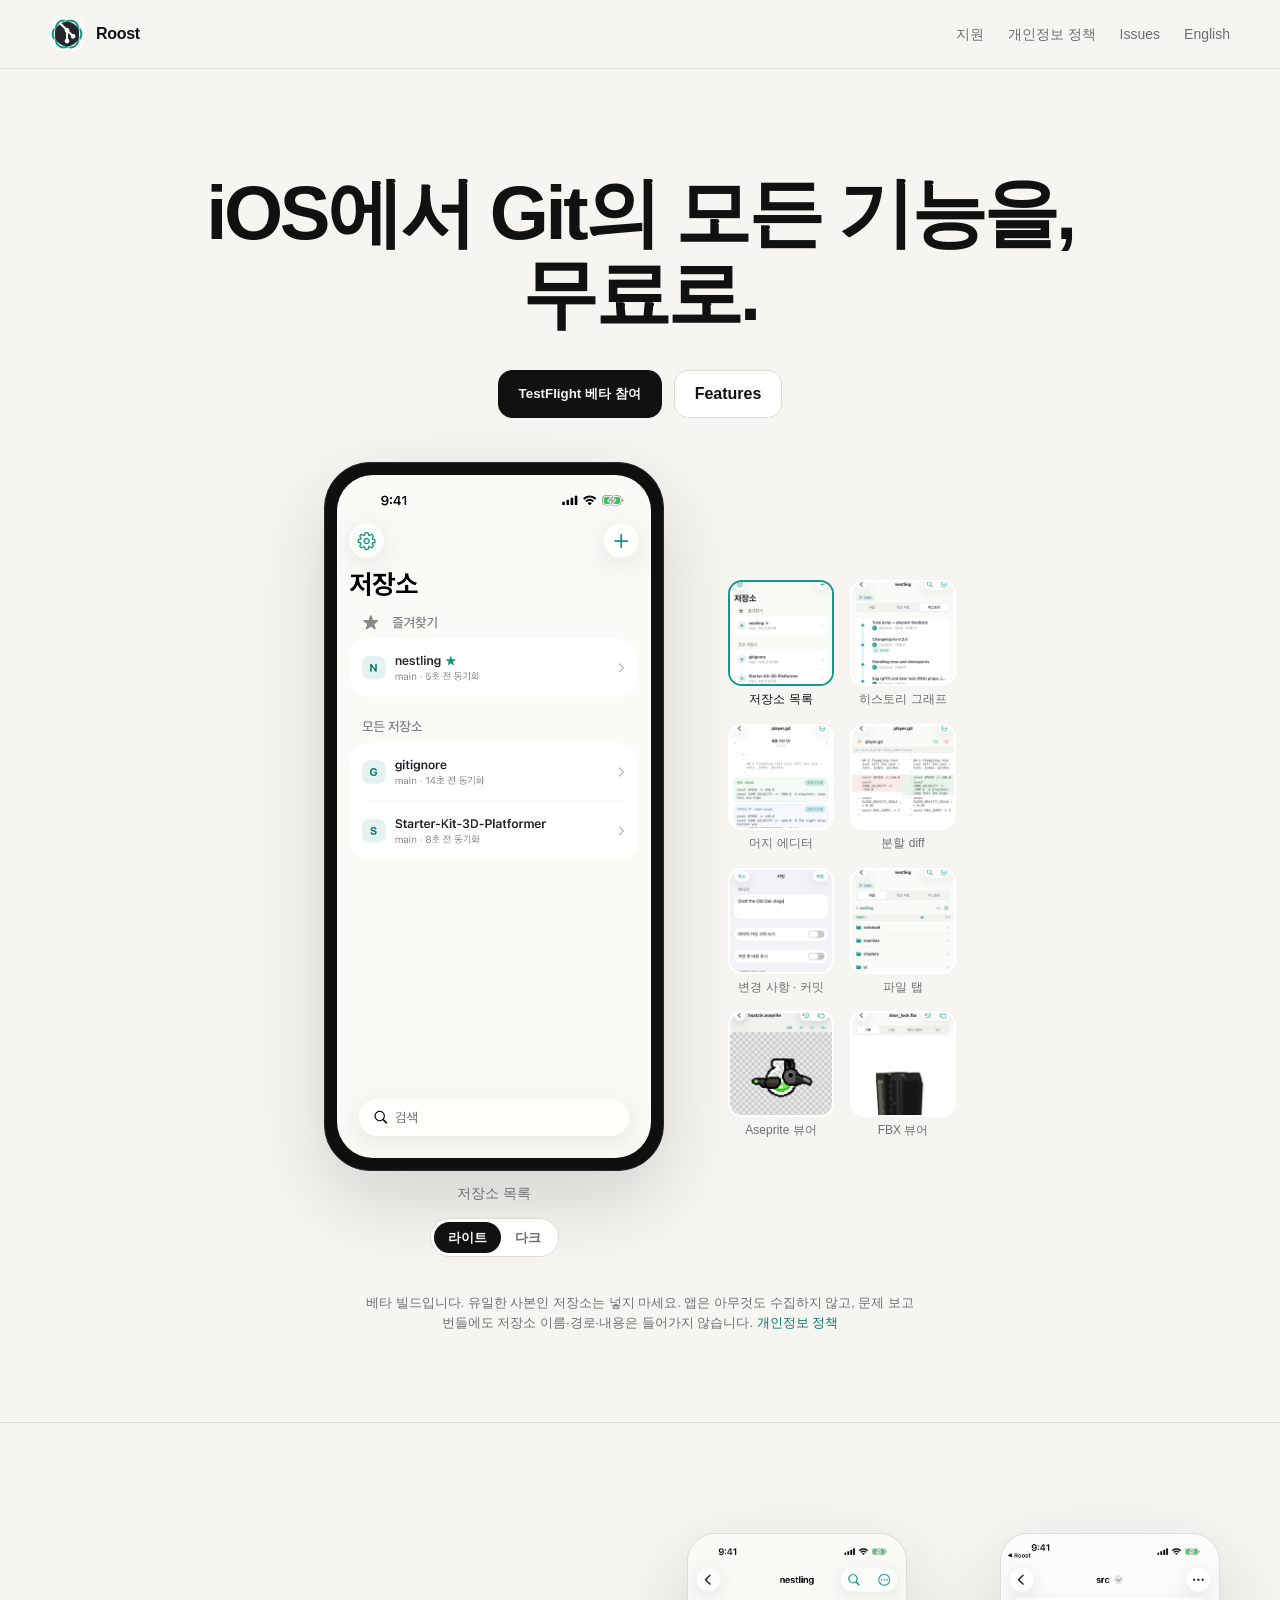
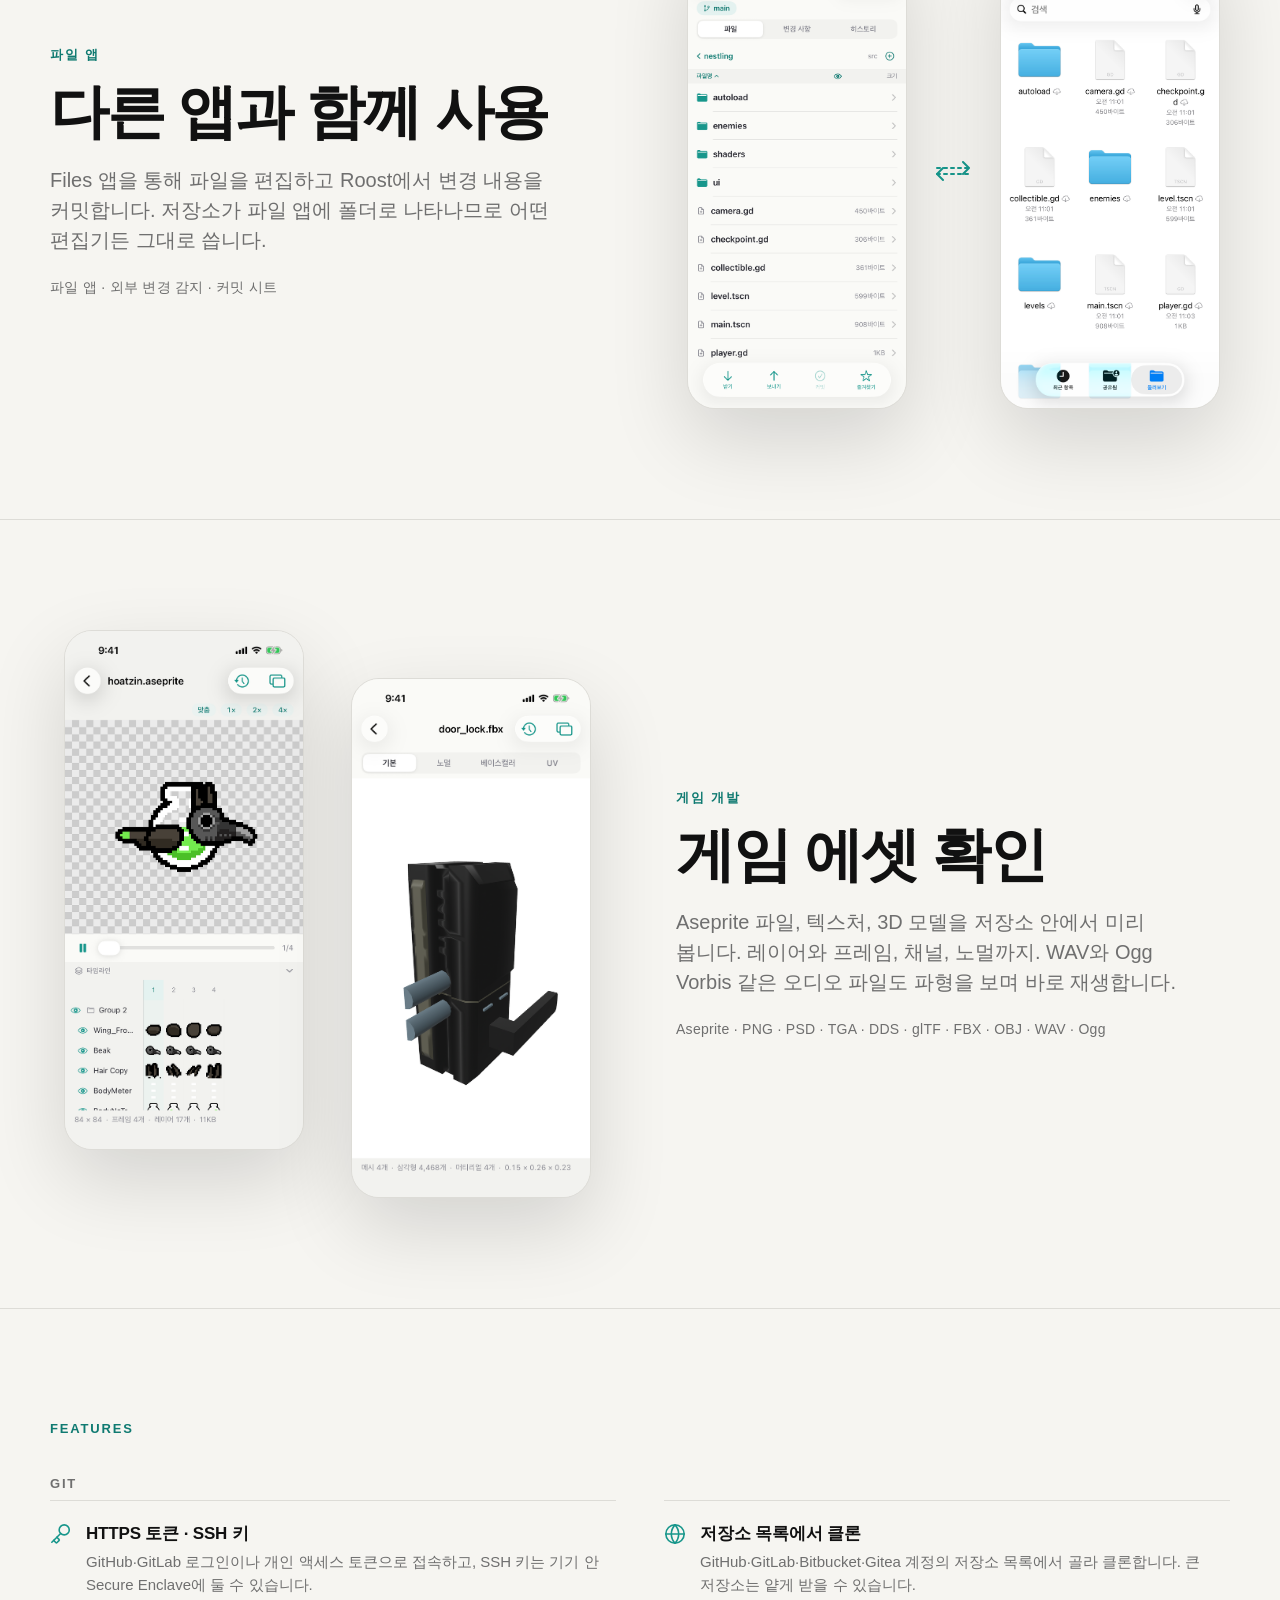
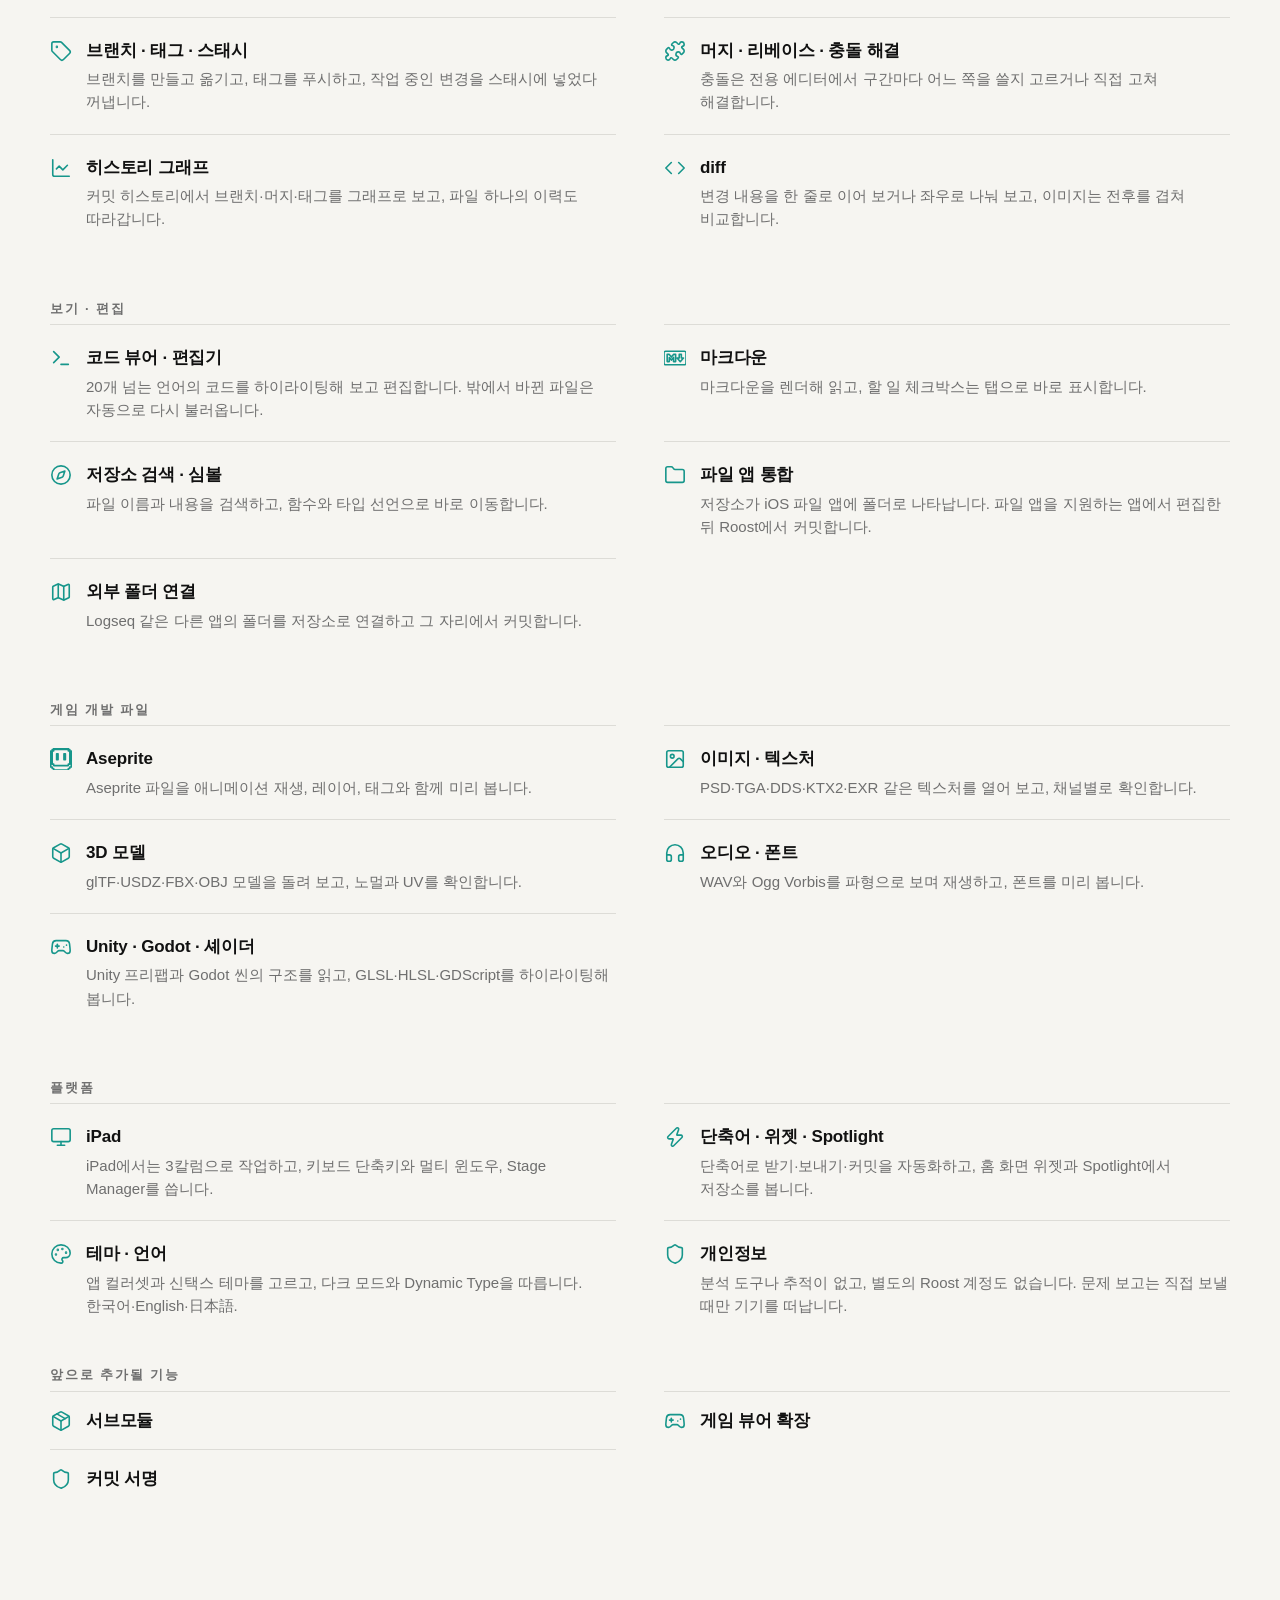
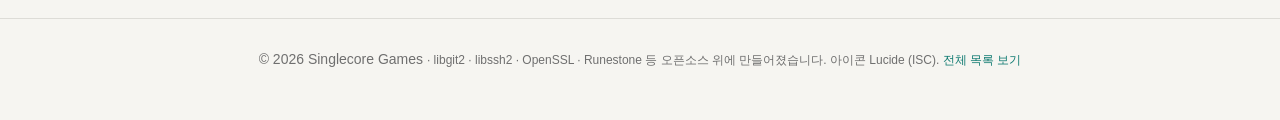
==== ko/index.html @ 3c20617f "site: Files-app pair with link mark, audio in game assets copy, Issues nav link" ====
<!doctype html>
<html lang="ko">
<head>
<meta charset="utf-8">
<meta name="viewport" content="width=device-width, initial-scale=1">
<title>Roost — iPhone·iPad용 무료 Git 클라이언트</title>
<meta name="description" content="Roost는 iPhone과 iPad에서 클론·커밋·푸시·머지를 끝까지 할 수 있는 무료 네이티브 Git 클라이언트입니다. 파일 앱과 연결되고, 게임 개발 파일 뷰어를 갖췄습니다.">
<link rel="icon" href="../assets/icon.png">
<link rel="stylesheet" href="../assets/site.css">
</head>
<body>
<header class="top">
  <div class="shell nav">
    <a class="brand" href="./"><img src="../assets/icon.png" alt=""> Roost</a>
    <nav class="nav-links">
        <a href="../support.html">지원</a>
        <a href="../privacy.html">개인정보 정책</a>
        <a href="https://github.com/singlecoregames/roost/issues" target=_blank rel=noopener>Issues</a>
        <a href="../">English</a>
    </nav>
  </div>
</header>
<svg xmlns="http://www.w3.org/2000/svg" style="display:none" aria-hidden="true">
<symbol id="i-aseprite" viewBox="0 0 24 24" fill="none" stroke="currentColor" stroke-width="1.75" stroke-linecap="round" stroke-linejoin="round"><title>Aseprite</title><path d="M4.006 0v1.6h15.988V0zm15.988 1.6v1.6h1.6V1.6zm1.6 1.6v14.4h-1.6v1.6H4.006v-1.6h-1.6V3.2H.809v17.6h1.599v1.6h1.599V24h15.988v-1.6h1.6v-1.6h1.598V3.2zm-19.187 0h1.599V1.6h-1.6zm4.796 3.2v6.4h1.6V6.4zm7.995 0v6.4h1.599V6.4z"/></symbol>
<symbol id="i-box" viewBox="0 0 24 24" fill="none" stroke="currentColor" stroke-width="1.75" stroke-linecap="round" stroke-linejoin="round"><path d="M21 8a2 2 0 0 0-1-1.73l-7-4a2 2 0 0 0-2 0l-7 4A2 2 0 0 0 3 8v8a2 2 0 0 0 1 1.73l7 4a2 2 0 0 0 2 0l7-4A2 2 0 0 0 21 16Z" /> <path d="m3.3 7 8.7 5 8.7-5" /> <path d="M12 22V12" /></symbol>
<symbol id="i-chart-line" viewBox="0 0 24 24" fill="none" stroke="currentColor" stroke-width="1.75" stroke-linecap="round" stroke-linejoin="round"><path d="M3 3v16a2 2 0 0 0 2 2h16" /> <path d="m19 9-5 5-4-4-3 3" /></symbol>
<symbol id="i-code" viewBox="0 0 24 24" fill="none" stroke="currentColor" stroke-width="1.75" stroke-linecap="round" stroke-linejoin="round"><path d="m16 18 6-6-6-6" /> <path d="m8 6-6 6 6 6" /></symbol>
<symbol id="i-compass" viewBox="0 0 24 24" fill="none" stroke="currentColor" stroke-width="1.75" stroke-linecap="round" stroke-linejoin="round"><circle cx="12" cy="12" r="10" /> <path d="m16.24 7.76-1.804 5.411a2 2 0 0 1-1.265 1.265L7.76 16.24l1.804-5.411a2 2 0 0 1 1.265-1.265z" /></symbol>
<symbol id="i-folder" viewBox="0 0 24 24" fill="none" stroke="currentColor" stroke-width="1.75" stroke-linecap="round" stroke-linejoin="round"><path d="M20 20a2 2 0 0 0 2-2V8a2 2 0 0 0-2-2h-7.9a2 2 0 0 1-1.69-.9L9.6 3.9A2 2 0 0 0 7.93 3H4a2 2 0 0 0-2 2v13a2 2 0 0 0 2 2Z" /></symbol>
<symbol id="i-gamepad-2" viewBox="0 0 24 24" fill="none" stroke="currentColor" stroke-width="1.75" stroke-linecap="round" stroke-linejoin="round"><line x1="6" x2="10" y1="11" y2="11" /> <line x1="8" x2="8" y1="9" y2="13" /> <line x1="15" x2="15.01" y1="12" y2="12" /> <line x1="18" x2="18.01" y1="10" y2="10" /> <path d="M17.32 5H6.68a4 4 0 0 0-3.978 3.59c-.006.052-.01.101-.017.152C2.604 9.416 2 14.456 2 16a3 3 0 0 0 3 3c1 0 1.5-.5 2-1l1.414-1.414A2 2 0 0 1 9.828 16h4.344a2 2 0 0 1 1.414.586L17 18c.5.5 1 1 2 1a3 3 0 0 0 3-3c0-1.545-.604-6.584-.685-7.258-.007-.05-.011-.1-.017-.151A4 4 0 0 0 17.32 5z" /></symbol>
<symbol id="i-globe" viewBox="0 0 24 24" fill="none" stroke="currentColor" stroke-width="1.75" stroke-linecap="round" stroke-linejoin="round"><circle cx="12" cy="12" r="10" /> <path d="M12 2a14.5 14.5 0 0 0 0 20 14.5 14.5 0 0 0 0-20" /> <path d="M2 12h20" /></symbol>
<symbol id="i-headphones" viewBox="0 0 24 24" fill="none" stroke="currentColor" stroke-width="1.75" stroke-linecap="round" stroke-linejoin="round"><path d="M3 14h3a2 2 0 0 1 2 2v3a2 2 0 0 1-2 2H5a2 2 0 0 1-2-2v-7a9 9 0 0 1 18 0v7a2 2 0 0 1-2 2h-1a2 2 0 0 1-2-2v-3a2 2 0 0 1 2-2h3" /></symbol>
<symbol id="i-image" viewBox="0 0 24 24" fill="none" stroke="currentColor" stroke-width="1.75" stroke-linecap="round" stroke-linejoin="round"><rect width="18" height="18" x="3" y="3" rx="2" ry="2" /> <circle cx="9" cy="9" r="2" /> <path d="m21 15-3.086-3.086a2 2 0 0 0-2.828 0L6 21" /></symbol>
<symbol id="i-key" viewBox="0 0 24 24" fill="none" stroke="currentColor" stroke-width="1.75" stroke-linecap="round" stroke-linejoin="round"><path d="m2 21 9.6-9.6" /> <path d="m7.5 15.5 2.3 2.3a1 1 0 0 1 0 1.4l-2.1 2.1a1 1 0 0 1-1.4 0L4 19" /> <circle cx="15.5" cy="7.5" r="5.5" /></symbol>
<symbol id="i-map" viewBox="0 0 24 24" fill="none" stroke="currentColor" stroke-width="1.75" stroke-linecap="round" stroke-linejoin="round"><path d="M14.106 5.553a2 2 0 0 0 1.788 0l3.659-1.83A1 1 0 0 1 21 4.619v12.764a1 1 0 0 1-.553.894l-4.553 2.277a2 2 0 0 1-1.788 0l-4.212-2.106a2 2 0 0 0-1.788 0l-3.659 1.83A1 1 0 0 1 3 19.381V6.618a1 1 0 0 1 .553-.894l4.553-2.277a2 2 0 0 1 1.788 0z" /> <path d="M15 5.764v15" /> <path d="M9 3.236v15" /></symbol>
<symbol id="i-markdown" viewBox="0 0 24 24" fill="none" stroke="currentColor" stroke-width="1.75" stroke-linecap="round" stroke-linejoin="round"><title>Markdown</title><path d="M22.27 19.385H1.73A1.73 1.73 0 010 17.655V6.345a1.73 1.73 0 011.73-1.73h20.54A1.73 1.73 0 0124 6.345v11.308a1.73 1.73 0 01-1.73 1.731zM5.769 15.923v-4.5l2.308 2.885 2.307-2.885v4.5h2.308V8.078h-2.308l-2.307 2.885-2.308-2.885H3.46v7.847zM21.232 12h-2.309V8.077h-2.307V12h-2.308l3.461 4.039z"/></symbol>
<symbol id="i-monitor" viewBox="0 0 24 24" fill="none" stroke="currentColor" stroke-width="1.75" stroke-linecap="round" stroke-linejoin="round"><rect width="20" height="14" x="2" y="3" rx="2" /> <line x1="8" x2="16" y1="21" y2="21" /> <line x1="12" x2="12" y1="17" y2="21" /></symbol>
<symbol id="i-package" viewBox="0 0 24 24" fill="none" stroke="currentColor" stroke-width="1.75" stroke-linecap="round" stroke-linejoin="round"><path d="M11 21.73a2 2 0 0 0 2 0l7-4A2 2 0 0 0 21 16V8a2 2 0 0 0-1-1.73l-7-4a2 2 0 0 0-2 0l-7 4A2 2 0 0 0 3 8v8a2 2 0 0 0 1 1.73z" /> <path d="M12 22V12" /> <polyline points="3.29 7 12 12 20.71 7" /> <path d="m7.5 4.27 9 5.15" /></symbol>
<symbol id="i-palette" viewBox="0 0 24 24" fill="none" stroke="currentColor" stroke-width="1.75" stroke-linecap="round" stroke-linejoin="round"><path d="M12 22a1 1 0 0 1 0-20 10 9 0 0 1 10 9 5 5 0 0 1-5 5h-2.25a1.75 1.75 0 0 0-1.4 2.8l.3.4a1.75 1.75 0 0 1-1.4 2.8z" /> <circle cx="13.5" cy="6.5" r=".5" fill="currentColor" /> <circle cx="17.5" cy="10.5" r=".5" fill="currentColor" /> <circle cx="6.5" cy="12.5" r=".5" fill="currentColor" /> <circle cx="8.5" cy="7.5" r=".5" fill="currentColor" /></symbol>
<symbol id="i-puzzle" viewBox="0 0 24 24" fill="none" stroke="currentColor" stroke-width="1.75" stroke-linecap="round" stroke-linejoin="round"><path d="M15.39 4.39a1 1 0 0 0 1.68-.474 2.5 2.5 0 1 1 3.014 3.015 1 1 0 0 0-.474 1.68l1.683 1.682a2.414 2.414 0 0 1 0 3.414L19.61 15.39a1 1 0 0 1-1.68-.474 2.5 2.5 0 1 0-3.014 3.015 1 1 0 0 1 .474 1.68l-1.683 1.682a2.414 2.414 0 0 1-3.414 0L8.61 19.61a1 1 0 0 0-1.68.474 2.5 2.5 0 1 1-3.014-3.015 1 1 0 0 0 .474-1.68l-1.683-1.682a2.414 2.414 0 0 1 0-3.414L4.39 8.61a1 1 0 0 1 1.68.474 2.5 2.5 0 1 0 3.014-3.015 1 1 0 0 1-.474-1.68l1.683-1.682a2.414 2.414 0 0 1 3.414 0z" /></symbol>
<symbol id="i-shield" viewBox="0 0 24 24" fill="none" stroke="currentColor" stroke-width="1.75" stroke-linecap="round" stroke-linejoin="round"><path d="M20 13c0 5-3.5 7.5-7.66 8.95a1 1 0 0 1-.67-.01C7.5 20.5 4 18 4 13V6a1 1 0 0 1 1-1c2 0 4.5-1.2 6.24-2.72a1.17 1.17 0 0 1 1.52 0C14.51 3.81 17 5 19 5a1 1 0 0 1 1 1z" /></symbol>
<symbol id="i-tag" viewBox="0 0 24 24" fill="none" stroke="currentColor" stroke-width="1.75" stroke-linecap="round" stroke-linejoin="round"><path d="M12.586 2.586A2 2 0 0 0 11.172 2H4a2 2 0 0 0-2 2v7.172a2 2 0 0 0 .586 1.414l8.704 8.704a2.426 2.426 0 0 0 3.42 0l6.58-6.58a2.426 2.426 0 0 0 0-3.42z" /> <circle cx="7.5" cy="7.5" r=".5" fill="currentColor" /></symbol>
<symbol id="i-terminal" viewBox="0 0 24 24" fill="none" stroke="currentColor" stroke-width="1.75" stroke-linecap="round" stroke-linejoin="round"><path d="M12 19h8" /> <path d="m4 17 6-6-6-6" /></symbol>
<symbol id="i-zap" viewBox="0 0 24 24" fill="none" stroke="currentColor" stroke-width="1.75" stroke-linecap="round" stroke-linejoin="round"><path d="M15.914 4a1.5 1.5 0 00-2.474-1.561l-9 9A1.5 1.5 0 005.5 14h4.002a.5.5 0 01.471.666L8.086 20a1.5 1.5 0 002.475 1.56l9-9A1.5 1.5 0 0018.5 10h-3.997a.5.5 0 01-.472-.667z" /></symbol>
</svg>
<main>
  <section class="hero shell">
    <h1 class="lead">iOS에서 Git의 모든 기능을, 무료로.</h1>
    <div class="cta-row">
      <!-- TODO(REL-05): 공개 링크가 나오면 button을 <a class="btn primary" href="https://testflight.apple.com/join/XXXXXXXX">로 바꾸고 dialog를 지운다 -->
      <button class="btn primary" type="button" data-beta-cta>TestFlight 베타 참여</button>
      <dialog class="beta-dialog" id="beta-dialog">
        <form method="dialog">
          <h3>TestFlight 베타</h3>
          <p>공개 링크를 아직 준비하고 있습니다. 조금만 기다려 주세요.</p>
          <button class="btn primary" type="submit" autofocus>닫기</button>
        </form>
      </dialog>
      <a class="btn" href="#features">Features</a>
    </div>
  </section>

  <section class="screens" id="screens">
    <div class="shell">
    <div class="gallery" data-lang="ko" data-prefix="../">
      <div class="gallery-main">
        <div class="device"><img id="gallery-img" src="../screenshots/ko-light/01-repo-list.png" alt="저장소 목록" width="603" height="1311"></div>
        <div class="gallery-caption" id="gallery-caption">저장소 목록</div>
        <div class="shots-toggle" role="group" aria-label="스크린샷 외관">
          <button type="button" data-mode="light">라이트</button><button type="button" data-mode="dark">다크</button>
        </div>
      </div>
      <div class="thumbs">
        <button class="thumb active" type="button" data-shot="01-repo-list" aria-label="저장소 목록"><img src="../screenshots/ko-light/thumbs/01-repo-list.png" alt="" width="212" height="212" loading="lazy"><span>저장소 목록</span></button>
        <button class="thumb" type="button" data-shot="04-history-graph" aria-label="히스토리 그래프"><img src="../screenshots/ko-light/thumbs/04-history-graph.png" alt="" width="212" height="212" loading="lazy"><span>히스토리 그래프</span></button>
        <button class="thumb" type="button" data-shot="06-merge-editor" aria-label="머지 에디터"><img src="../screenshots/ko-light/thumbs/06-merge-editor.png" alt="" width="212" height="212" loading="lazy"><span>머지 에디터</span></button>
        <button class="thumb" type="button" data-shot="05-diff-split" aria-label="분할 diff"><img src="../screenshots/ko-light/thumbs/05-diff-split.png" alt="" width="212" height="212" loading="lazy"><span>분할 diff</span></button>
        <button class="thumb" type="button" data-shot="03-changes-commit" aria-label="변경 사항 · 커밋"><img src="../screenshots/ko-light/thumbs/03-changes-commit.png" alt="" width="212" height="212" loading="lazy"><span>변경 사항 · 커밋</span></button>
        <button class="thumb" type="button" data-shot="02-files" aria-label="파일 탭"><img src="../screenshots/ko-light/thumbs/02-files.png" alt="" width="212" height="212" loading="lazy"><span>파일 탭</span></button>
        <button class="thumb" type="button" data-shot="08-viewers" aria-label="Aseprite 뷰어"><img src="../screenshots/ko-light/thumbs/08-viewers.png" alt="" width="212" height="212" loading="lazy"><span>Aseprite 뷰어</span></button>
        <button class="thumb" type="button" data-shot="09-viewers-fbx" aria-label="FBX 뷰어"><img src="../screenshots/ko-light/thumbs/09-viewers-fbx.png" alt="" width="212" height="212" loading="lazy"><span>FBX 뷰어</span></button>
      </div>
    </div>
      <p class="small beta-note" id="beta">베타 빌드입니다. 유일한 사본인 저장소는 넣지 마세요. 앱은 아무것도 수집하지 않고, 문제 보고 번들에도 저장소 이름·경로·내용은 들어가지 않습니다. <a href="../privacy.html">개인정보 정책</a></p>
    </div>
  </section>

  <section class="feature" id="files-app">
    <div class="shell grid">
      <div class="copy">
        <div class="eyebrow">파일 앱</div>
        <h2>다른 앱과 함께 사용</h2>
        <p>Files 앱을 통해 파일을 편집하고 Roost에서 변경 내용을 커밋합니다. 저장소가 파일 앱에 폴더로 나타나므로 어떤 편집기든 그대로 씁니다.</p>
        <div class="meta">파일 앱 · 외부 변경 감지 · 커밋 시트</div>
      </div>
      <div class="visual"><div class="pair linked"><img class="phone" src="../screenshots/ko-light/02-files.png" data-shot-src="../screenshots/ko-{mode}/02-files.png" alt="다른 앱과 함께 사용" width="603" height="1311"><span class="link-mark" aria-hidden="true"><svg viewBox="0 0 48 24" fill="none" stroke="currentColor" stroke-width="2" stroke-linecap="round" stroke-linejoin="round"><path d="M8 9h32M8 15h32" stroke-dasharray="3 4"/><path d="M34 3l6 6-6 6M14 9l-6 6 6 6"/></svg></span><img class="phone" src="../screenshots/ko-light/10-files-app.png" data-shot-src="../screenshots/ko-{mode}/10-files-app.png" alt="같은 폴더를 연 iOS 파일 앱" width="603" height="1311"></div></div>
    </div>
  </section>
  <section class="feature" id="game-assets">
    <div class="shell grid reverse">
      <div class="visual"><div class="pair"><img class="phone" src="../screenshots/ko-light/08-viewers.png" data-shot-src="../screenshots/ko-{mode}/08-viewers.png" alt="게임 에셋 확인" width="603" height="1311"><img class="phone" src="../screenshots/ko-light/09-viewers-fbx.png" data-shot-src="../screenshots/ko-{mode}/09-viewers-fbx.png" alt="게임 에셋 확인" width="603" height="1311"></div></div>
      <div class="copy">
        <div class="eyebrow">게임 개발</div>
        <h2>게임 에셋 확인</h2>
        <p>Aseprite 파일, 텍스처, 3D 모델을 저장소 안에서 미리 봅니다. 레이어와 프레임, 채널, 노멀까지. WAV와 Ogg Vorbis 같은 오디오 파일도 파형을 보며 바로 재생합니다.</p>
        <div class="meta">Aseprite · PNG · PSD · TGA · DDS · glTF · FBX · OBJ · WAV · Ogg</div>
      </div>
    </div>
  </section>

  <section class="feature" id="features">
    <div class="shell">
      <div class="sec-head"><div class="eyebrow">Features</div></div>
      <h3 class="group">Git</h3>
      <ul class="features">
        <li><svg class="ic"><use href="#i-key"/></svg><div><b>HTTPS 토큰 · SSH 키</b><p>GitHub·GitLab 로그인이나 개인 액세스 토큰으로 접속하고, SSH 키는 기기 안 Secure Enclave에 둘 수 있습니다.</p></div></li>
        <li><svg class="ic"><use href="#i-globe"/></svg><div><b>저장소 목록에서 클론</b><p>GitHub·GitLab·Bitbucket·Gitea 계정의 저장소 목록에서 골라 클론합니다. 큰 저장소는 얕게 받을 수 있습니다.</p></div></li>
        <li><svg class="ic"><use href="#i-tag"/></svg><div><b>브랜치 · 태그 · 스태시</b><p>브랜치를 만들고 옮기고, 태그를 푸시하고, 작업 중인 변경을 스태시에 넣었다 꺼냅니다.</p></div></li>
        <li><svg class="ic"><use href="#i-puzzle"/></svg><div><b>머지 · 리베이스 · 충돌 해결</b><p>충돌은 전용 에디터에서 구간마다 어느 쪽을 쓸지 고르거나 직접 고쳐 해결합니다.</p></div></li>
        <li><svg class="ic"><use href="#i-chart-line"/></svg><div><b>히스토리 그래프</b><p>커밋 히스토리에서 브랜치·머지·태그를 그래프로 보고, 파일 하나의 이력도 따라갑니다.</p></div></li>
        <li><svg class="ic"><use href="#i-code"/></svg><div><b>diff</b><p>변경 내용을 한 줄로 이어 보거나 좌우로 나눠 보고, 이미지는 전후를 겹쳐 비교합니다.</p></div></li>
      </ul>
      <h3 class="group">보기 · 편집</h3>
      <ul class="features">
        <li><svg class="ic"><use href="#i-terminal"/></svg><div><b>코드 뷰어 · 편집기</b><p>20개 넘는 언어의 코드를 하이라이팅해 보고 편집합니다. 밖에서 바뀐 파일은 자동으로 다시 불러옵니다.</p></div></li>
        <li><svg class="ic"><use href="#i-markdown"/></svg><div><b>마크다운</b><p>마크다운을 렌더해 읽고, 할 일 체크박스는 탭으로 바로 표시합니다.</p></div></li>
        <li><svg class="ic"><use href="#i-compass"/></svg><div><b>저장소 검색 · 심볼</b><p>파일 이름과 내용을 검색하고, 함수와 타입 선언으로 바로 이동합니다.</p></div></li>
        <li><svg class="ic"><use href="#i-folder"/></svg><div><b>파일 앱 통합</b><p>저장소가 iOS 파일 앱에 폴더로 나타납니다. 파일 앱을 지원하는 앱에서 편집한 뒤 Roost에서 커밋합니다.</p></div></li>
        <li><svg class="ic"><use href="#i-map"/></svg><div><b>외부 폴더 연결</b><p>Logseq 같은 다른 앱의 폴더를 저장소로 연결하고 그 자리에서 커밋합니다.</p></div></li>
      </ul>
      <h3 class="group">게임 개발 파일</h3>
      <ul class="features">
        <li><svg class="ic"><use href="#i-aseprite"/></svg><div><b>Aseprite</b><p>Aseprite 파일을 애니메이션 재생, 레이어, 태그와 함께 미리 봅니다.</p></div></li>
        <li><svg class="ic"><use href="#i-image"/></svg><div><b>이미지 · 텍스처</b><p>PSD·TGA·DDS·KTX2·EXR 같은 텍스처를 열어 보고, 채널별로 확인합니다.</p></div></li>
        <li><svg class="ic"><use href="#i-box"/></svg><div><b>3D 모델</b><p>glTF·USDZ·FBX·OBJ 모델을 돌려 보고, 노멀과 UV를 확인합니다.</p></div></li>
        <li><svg class="ic"><use href="#i-headphones"/></svg><div><b>오디오 · 폰트</b><p>WAV와 Ogg Vorbis를 파형으로 보며 재생하고, 폰트를 미리 봅니다.</p></div></li>
        <li><svg class="ic"><use href="#i-gamepad-2"/></svg><div><b>Unity · Godot · 셰이더</b><p>Unity 프리팹과 Godot 씬의 구조를 읽고, GLSL·HLSL·GDScript를 하이라이팅해 봅니다.</p></div></li>
      </ul>
      <h3 class="group">플랫폼</h3>
      <ul class="features">
        <li><svg class="ic"><use href="#i-monitor"/></svg><div><b>iPad</b><p>iPad에서는 3칼럼으로 작업하고, 키보드 단축키와 멀티 윈도우, Stage Manager를 씁니다.</p></div></li>
        <li><svg class="ic"><use href="#i-zap"/></svg><div><b>단축어 · 위젯 · Spotlight</b><p>단축어로 받기·보내기·커밋을 자동화하고, 홈 화면 위젯과 Spotlight에서 저장소를 봅니다.</p></div></li>
        <li><svg class="ic"><use href="#i-palette"/></svg><div><b>테마 · 언어</b><p>앱 컬러셋과 신택스 테마를 고르고, 다크 모드와 Dynamic Type을 따릅니다. 한국어·English·日本語.</p></div></li>
        <li><svg class="ic"><use href="#i-shield"/></svg><div><b>개인정보</b><p>분석 도구나 추적이 없고, 별도의 Roost 계정도 없습니다. 문제 보고는 직접 보낼 때만 기기를 떠납니다.</p></div></li>
      </ul>
      <div class="roadmap-wrap">
        <h3 class="group">앞으로 추가될 기능</h3>
      <ul class="features roadmap">
        <li><svg class="ic"><use href="#i-package"/></svg><div><b>서브모듈</b></div></li>
        <li><svg class="ic"><use href="#i-gamepad-2"/></svg><div><b>게임 뷰어 확장</b></div></li>
        <li><svg class="ic"><use href="#i-shield"/></svg><div><b>커밋 서명</b></div></li>
      </ul>
      </div>
    </div>
  </section>
</main>

<footer>
  <div class="shell footer-center">© 2026 Singlecore Games <span class="oss">· libgit2 · libssh2 · OpenSSL · Runestone 등 오픈소스 위에 만들어졌습니다. 아이콘 Lucide (ISC). <a href="https://github.com/singlecoregames/roost/blob/main/OPEN-SOURCE.md" target="_blank" rel="noopener">전체 목록 보기</a></span></div>
</footer>
<script>
(function () {
  var root = document.documentElement;
  var stored = null;
  try { stored = localStorage.getItem("roost-shots"); } catch (e) {}
  var mode = stored || (window.matchMedia("(prefers-color-scheme: dark)").matches ? "dark" : "light");
  function apply() {
    root.setAttribute("data-shots", mode);
    document.querySelectorAll("[data-shot-src]").forEach(function (img) {
      img.src = img.getAttribute("data-shot-src").replace("{mode}", mode);
    });
    document.querySelectorAll(".shots-toggle button").forEach(function (b) {
      b.classList.toggle("active", b.getAttribute("data-mode") === mode);
      b.setAttribute("aria-pressed", b.getAttribute("data-mode") === mode ? "true" : "false");
    });
    var g = document.querySelector(".gallery");
    if (g) select(g.querySelector(".thumb.active"), true);
  }
  function select(btn, keep) {
    var g = document.querySelector(".gallery");
    if (!g || !btn) return;
    var name = btn.getAttribute("data-shot");
    var src = g.getAttribute("data-prefix") + "screenshots/" + g.getAttribute("data-lang") + "-" + mode + "/" + name + ".png";
    var img = document.getElementById("gallery-img");
    img.src = src;
    img.alt = btn.getAttribute("aria-label");
    document.getElementById("gallery-caption").textContent = btn.getAttribute("aria-label");
    g.querySelectorAll(".thumb").forEach(function (t) { t.classList.toggle("active", t === btn); });
    g.querySelectorAll(".thumb img").forEach(function (t) {
      t.src = g.getAttribute("data-prefix") + "screenshots/" + g.getAttribute("data-lang") + "-" + mode + "/thumbs/" + t.parentNode.getAttribute("data-shot") + ".png";
    });
  }
  document.addEventListener("click", function (e) {
    var t = e.target.closest(".shots-toggle button");
    if (t) { mode = t.getAttribute("data-mode"); try { localStorage.setItem("roost-shots", mode); } catch (x) {} apply(); return; }
    var th = e.target.closest(".thumb");
    if (th) select(th);
    if (e.target.closest("[data-beta-cta]")) { var d = document.getElementById("beta-dialog"); if (d && d.showModal) d.showModal(); }
  });
  apply();
})();
</script>
</body>
</html>
---- assets/site.css ----
/* Roost 홈페이지 — 미니멀 에디토리얼. 잉크/종이 흑백에 키 컬러(Roost Teal)는 링크·아이콘·눈썹 문구에만 */
:root {
  --bg: #F6F5F1; --paper: #FFFFFF; --ink: #111111; --muted: #6F6F6F; --line: #DDDCD7;
  --accent: #17968B; --accent-deep: #0F7A71;
  --shadow: 0 30px 80px rgba(0,0,0,.14); --radius: 28px;
}
@media (prefers-color-scheme: dark) {
  :root { --bg: #151517; --paper: #1F1F23; --ink: #F2F1EC; --muted: #9A9AA3; --line: #2E2E34;
    --accent: #2FB8AC; --accent-deep: #4CC9BD; --shadow: 0 30px 80px rgba(0,0,0,.5); }
}
* { box-sizing: border-box; min-width: 0; }
html { scroll-behavior: smooth; color-scheme: light dark; }
body { margin: 0; overflow-x: hidden; background: var(--bg); color: var(--ink); line-height: 1.5;
  font-family: -apple-system, BlinkMacSystemFont, "SF Pro Display", "SF Pro Text", "Apple SD Gothic Neo", "Segoe UI", Inter, sans-serif;
  -webkit-font-smoothing: antialiased; }
a { color: inherit; text-decoration: none; }
p a { color: var(--accent-deep); }
p a:hover { text-decoration: underline; }
img { max-width: 100%; display: block; }
.shell { width: min(1180px, calc(100% - 40px)); margin: 0 auto; }

/* 헤더 */
header.top { position: sticky; top: 0; z-index: 20; backdrop-filter: blur(18px); -webkit-backdrop-filter: blur(18px);
  background: color-mix(in srgb, var(--bg) 84%, transparent); border-bottom: 1px solid var(--line); }
.nav { height: 68px; display: flex; align-items: center; justify-content: space-between; }
.brand { display: flex; align-items: center; gap: 12px; font-weight: 750; letter-spacing: -.02em; }
.brand img { width: 34px; height: 34px; border-radius: 10px; }
.nav-links { display: flex; gap: 24px; color: var(--muted); font-size: 14px; }
.nav-links a:hover { color: var(--ink); }

/* 공통 타이포 */
.eyebrow { font-size: 13px; text-transform: uppercase; letter-spacing: .14em; color: var(--accent-deep); margin-bottom: 18px; font-weight: 600; }
h1 { font-size: clamp(56px, 9vw, 96px); line-height: .94; letter-spacing: -.05em; margin: 0 auto 22px; max-width: 980px; }
h2 { font-size: clamp(34px, 4.6vw, 60px); line-height: 1.02; letter-spacing: -.035em; margin: 0 0 22px; word-break: keep-all; }
:lang(en) h1 { letter-spacing: -.065em; }
:lang(en) h2 { letter-spacing: -.05em; }
.copy p { font-size: 20px; color: var(--muted); max-width: 520px; margin: 0 0 22px; word-break: keep-all; }
.meta { font-size: 14px; color: var(--muted); letter-spacing: .02em; }
.btn { display: inline-flex; align-items: center; justify-content: center; min-height: 48px; padding: 0 20px; border-radius: 14px;
  font-weight: 700; border: 1px solid var(--line); background: var(--paper); }
.btn.primary { background: var(--ink); color: var(--bg); border-color: var(--ink); }
.cta-row { display: flex; justify-content: center; gap: 12px; flex-wrap: wrap; }
/* 베타 준비 중 안내 — TestFlight 링크가 나오면 함께 지운다 (TODO REL-05) */
.beta-dialog { border: 1px solid var(--line); border-radius: 20px; background: var(--bg); color: var(--ink); padding: 28px 28px 24px; max-width: min(420px, calc(100% - 40px)); text-align: center; box-shadow: var(--shadow); }
.beta-dialog::backdrop { background: rgba(0, 0, 0, .45); backdrop-filter: blur(6px); }
.beta-dialog h3 { margin: 0 0 8px; font-size: 20px; letter-spacing: -.02em; }
.beta-dialog p { margin: 0 0 20px; color: var(--muted); font-size: 15px; word-break: keep-all; }


/* 히어로 */
.hero { padding: 104px 0 24px; text-align: center; }
.hero h1.lead { max-width: 900px; margin: 0 auto 36px; color: var(--ink); font-size: clamp(40px, 6.4vw, 76px); line-height: 1.06; letter-spacing: -.045em; word-break: keep-all; }
:lang(en) .hero h1.lead { letter-spacing: -.055em; }
.hero .why { max-width: 560px; margin: 0 auto 30px; color: var(--muted); font-size: 16px; word-break: keep-all; }

/* 폰 스크린샷 — 프레임 없이 둥근 모서리 + 그림자 */
.phone { width: 100%; height: auto; border-radius: var(--radius); border: 1px solid var(--line); box-shadow: var(--shadow); background: var(--paper); }
.stage { position: relative; display: grid; grid-template-columns: 1fr 1fr 1fr; align-items: end; gap: 0; padding: 30px 0 110px; max-width: 900px; }
.stage .center { width: 300px; justify-self: center; z-index: 2; }
.stage .side { width: 250px; opacity: .96; }
.stage .left { justify-self: end; transform: rotate(-5deg) translate(24px, 20px); }
.stage .right { justify-self: start; transform: rotate(5deg) translate(-24px, 20px); }

/* 기능 섹션 — 문구 + 실제 화면, 좌우 교대 */
section.feature { padding: 110px 0; border-top: 1px solid var(--line); }
.grid { display: grid; grid-template-columns: 1fr 1fr; gap: 72px; align-items: center; }
.visual .phone { width: min(320px, 100%); margin: 0 auto; }
.visual .pair { display: flex; gap: 20px; justify-content: center; align-items: flex-start; }
.visual .pair .phone { width: min(240px, 46%); }
.visual .pair .phone:last-child { margin-top: 48px; }
/* 연결된 쌍 — Roost 파일 목록 ⇄ 파일 앱. 어긋남 없이 나란히, 사이에 양방향 화살표 */
.visual .pair.linked { gap: 12px; align-items: center; }
.visual .pair.linked .phone { width: min(220px, 42%); }
.visual .pair.linked .phone:last-child { margin-top: 0; }
.link-mark { flex: 0 0 48px; color: var(--accent); display: flex; }
.link-mark svg { width: 48px; height: 24px; }
.copy.narrow { max-width: 760px; }
.copy.narrow p { max-width: 640px; }

/* 게임 개발 · 가격 · 마지막 — 가운데 정렬 */
.game, .pricing, .final { text-align: center; }
.game h2, .pricing h2, .final h2 { max-width: 850px; margin-left: auto; margin-right: auto; }
.game > .shell > p, .pricing p, .final p { max-width: 640px; margin: 0 auto 44px; color: var(--muted); font-size: 20px; word-break: keep-all; }
.pricing p { margin-bottom: 0; }
.visual.center .phone { width: min(320px, 100%); }
.chips { display: flex; justify-content: center; gap: 10px; flex-wrap: wrap; margin-top: 36px; }
.chip { padding: 9px 14px; border-radius: 999px; border: 1px solid var(--line); background: var(--paper); font-size: 13px; }
.final { padding: 72px 0 80px; border-top: 1px solid var(--line); }
/* 베타 주의 — 갤러리 바로 아래 */
.screens .beta-note { font-size: 13px; color: var(--muted); max-width: 560px; margin: 36px auto 0; text-align: center; word-break: keep-all; }
.screens .beta-note a { color: var(--accent-deep); }
.final h1, .final h2 { font-size: clamp(44px, 6.5vw, 80px); letter-spacing: -.05em; }
.final .small { font-size: 14px; margin: 28px auto 0; max-width: 560px; }

/* Features — 그룹 라벨 + 아이콘·제목·설명 두세 문장, 두 칼럼, 얇은 구분선 */
h3.group { font-size: 13px; text-transform: uppercase; letter-spacing: .14em; color: var(--muted); font-weight: 600; margin: 48px 0 6px; }
h3.group:first-of-type { margin-top: 28px; }
.features { list-style: none; margin: 0; padding: 0; display: grid; grid-template-columns: 1fr 1fr; gap: 0 48px; }
.features li { display: flex; gap: 14px; align-items: flex-start; padding: 20px 0; border-top: 1px solid var(--line); }
.features .ic { width: 22px; height: 22px; flex: 0 0 22px; margin-top: 2px; color: var(--accent); }
.features b { display: block; font-size: 17px; font-weight: 650; letter-spacing: -.01em; margin-bottom: 4px; }
.features p { margin: 0; font-size: 15px; line-height: 1.55; color: var(--muted); word-break: keep-all; }

/* (구) 그리고 더 */
.sec-head { display: flex; align-items: baseline; justify-content: space-between; gap: 12px; flex-wrap: wrap; }
.sec-head .eyebrow { margin-bottom: 8px; }
.note { font-size: 13px; color: var(--muted); }
.more { list-style: none; margin: 8px 0 0; padding: 0; display: grid; grid-template-columns: repeat(3, 1fr); gap: 0 40px; }
.more li { display: flex; gap: 12px; align-items: flex-start; padding: 16px 0; border-top: 1px solid var(--line); }
.more .ic { width: 20px; height: 20px; flex: 0 0 20px; margin-top: 3px; color: var(--accent); }
.more b { display: block; font-size: 15px; font-weight: 650; }
.more span { display: block; font-size: 13.5px; line-height: 1.5; color: var(--muted); }

/* 푸터 */
footer { padding: 30px 0 50px; border-top: 1px solid var(--line); color: var(--muted); font-size: 14px; }
.footer-center { text-align: center; word-break: keep-all; }
.footer-center a { color: var(--accent-deep); white-space: nowrap; }
.oss { font-size: 12px; }

/* 정책·지원 문서 페이지 (privacy.html / support.html) */
.wrap { max-width: 860px; margin: 0 auto; padding: 0 20px; }
article.doc h1 { font-size: clamp(36px, 5vw, 56px); text-align: left; margin: 48px 0 8px; letter-spacing: -.04em; }
article.doc h2 { font-size: 22px; margin: 32px 0 8px; letter-spacing: -.02em; }
article.doc p, article.doc li { font-size: 16px; color: var(--ink); }
article.doc .meta, article.doc .note { color: var(--muted); font-size: 14px; letter-spacing: 0; }
article.doc code { font-size: 14px; background: var(--paper); border: 1px solid var(--line); border-radius: 6px; padding: 1px 6px; }
article.doc hr { border: 0; border-top: 1px solid var(--line); margin: 40px 0; }

@media (max-width: 820px) {
  .nav-links { gap: 14px; font-size: 13px; }
  .hero { padding-top: 72px; }
  h1 { font-size: clamp(56px, 16vw, 80px); }
  .hero h1.lead { font-size: clamp(34px, 10.5vw, 52px); margin-bottom: 28px; }
  .stage { grid-template-columns: 1fr; padding: 20px 0 70px; }
  .stage .side { display: none; }
  .stage .center { width: min(260px, 72vw); }
  .grid, .grid.reverse { grid-template-columns: 1fr; gap: 40px; }
  .grid.reverse .visual { order: 2; }
  section.feature { padding: 76px 0; }
  .copy p { font-size: 18px; }
  .visual .phone { width: min(260px, 72vw); }
  .visual .pair .phone { width: 46%; }
  .visual .pair .phone:last-child { margin-top: 32px; }
  .visual .pair.linked .phone { width: 42%; }
  .visual .pair.linked .phone:last-child { margin-top: 0; }
  .link-mark { flex-basis: 36px; }
  .link-mark svg { width: 36px; height: 18px; }
  .more, .features { grid-template-columns: 1fr; }
  .features li { padding: 16px 0; }
  .features p { font-size: 14.5px; }
  .final { padding: 56px 0 64px; }
}
@media (min-width: 821px) and (max-width: 1000px) { .more { grid-template-columns: repeat(2, 1fr); } }

/* 스크린샷 라이트/다크 토글 — 스테이지 아래 가운데, 작은 세그먼트 */
section.screens { padding: 8px 0 90px; }
.gallery-main { display: flex; flex-direction: column; align-items: center; }
.gallery .shots-toggle { margin-top: 14px; }
.shots-toggle { display: inline-flex; border: 1px solid var(--line); border-radius: 999px; background: var(--paper); padding: 3px; }
.shots-toggle button { border: 0; background: none; color: var(--muted); font: inherit; font-size: 13px; font-weight: 600; padding: 6px 14px; border-radius: 999px; cursor: pointer; }
.shots-toggle button.active { background: var(--ink); color: var(--bg); }

/* 갤러리 — 아이폰 프레임 안에 큰 화면 하나 + 아래 썸네일에서 골라 보기 */
.gallery { display: grid; grid-template-columns: 1fr; justify-items: center; gap: 28px; margin-top: 12px; }
.device { width: min(340px, 100%); padding: 12px; border-radius: 46px; background: #0f0f10; box-shadow: var(--shadow); border: 1px solid #2a2a2c; }
.device img { width: 100%; height: auto; border-radius: 36px; display: block; background: #fff; }
.gallery-caption { text-align: center; font-size: 14px; color: var(--muted); margin-top: 12px; }
.thumbs { display: flex; gap: 14px; justify-content: center; flex-wrap: wrap; }
.thumb { border: 0; background: none; padding: 0; cursor: pointer; width: 92px; min-width: 0; color: var(--muted); font: inherit; font-size: 12px; text-align: center; }
/* 썸네일은 정사각 크롭 — 상태 바 아래 상단부(내비게이션·첫 내용)를 보여 준다 */
.thumb img { width: 100%; max-width: 100%; height: auto; aspect-ratio: 1 / 1; object-fit: cover; object-position: 50% 16%; border-radius: 14px; border: 2px solid transparent; background: #fff; display: block; margin-bottom: 6px; transition: border-color .15s, transform .15s; }
/* 좌우 여유가 있으면 썸네일 격자를 기기 프레임 오른쪽에 */
@media (min-width: 821px) {
  .gallery { grid-template-columns: auto auto; justify-content: center; align-items: center; gap: 64px; }
  .gallery-main { width: 340px; } /* 트랙이 이미지 원본 폭(603px)까지 벌어지지 않게 */
  .thumbs { display: grid; grid-template-columns: repeat(2, 106px); gap: 16px 16px; }
  .thumb { width: auto; }
}
.thumb:hover img { transform: translateY(-2px); }
.thumb.active img { border-color: var(--accent); }
.thumb.active { color: var(--ink); }
/* 캡션은 한 줄 고정 — 줄바꿈되면 행 높이가 들쭉날쭉해진다 (Safari에서는 긴 캡션이 버튼 폭까지 밀어 정사각이 깨졌다) */
.thumb span { display: block; line-height: 1.3; white-space: nowrap; overflow: hidden; text-overflow: ellipsis; }

/* 로드맵 — 베타 절 아래, 좌측 정렬 목록 */
/* 로드맵 — Features 목록 아래, 그룹 라벨과 같은 톤 */
.roadmap-wrap { margin-top: 8px; }
.roadmap-wrap h3.group { margin-bottom: 6px; }
.features.roadmap li { align-items: center; padding: 16px 0; }
.features.roadmap .ic { margin-top: 0; }
.features.roadmap b { margin-bottom: 0; }
@media (max-width: 820px) {
  section.screens { padding-bottom: 60px; }
  .device { width: min(280px, 78vw); }
  /* 그리드 항목은 justify-items:center로 max-content 폭이 되어 양쪽으로 넘쳤다 — 폭을 셀에 맞춰야 가로 스크롤이 된다 */
  /* overflow-x:auto는 세로도 잘라내므로 hover의 translateY(-2px)만큼 위 여백을 둔다 */
  .thumbs { justify-self: stretch; width: 100%; max-width: 100%; justify-content: flex-start; overflow-x: auto; flex-wrap: nowrap; padding: 4px 0 8px; scrollbar-width: none; }
  .thumbs::-webkit-scrollbar { display: none; }
  .thumb { flex: 0 0 61px; width: 61px; }
  .thumb span { display: none; } /* 61px엔 캡션이 안 들어간다 — 고른 장의 이름은 프레임 아래 캡션이 보여 준다 */
}
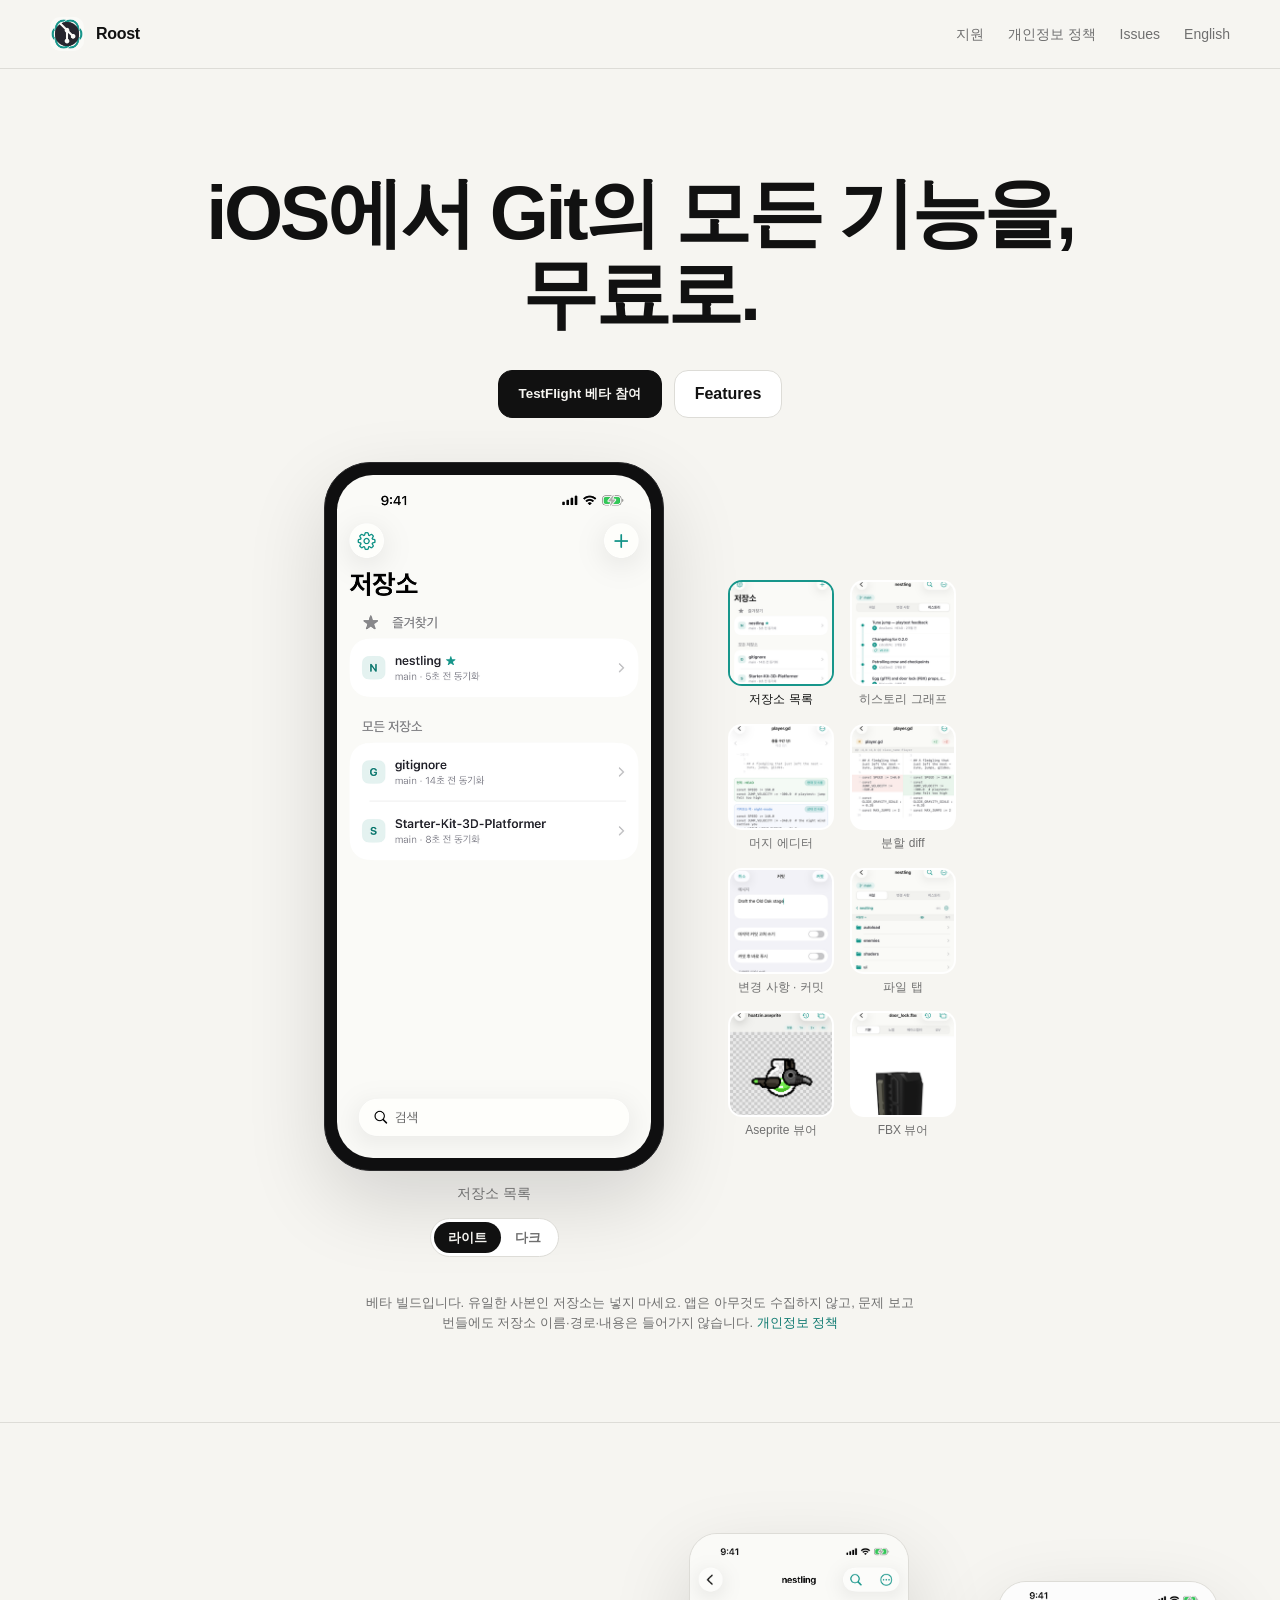
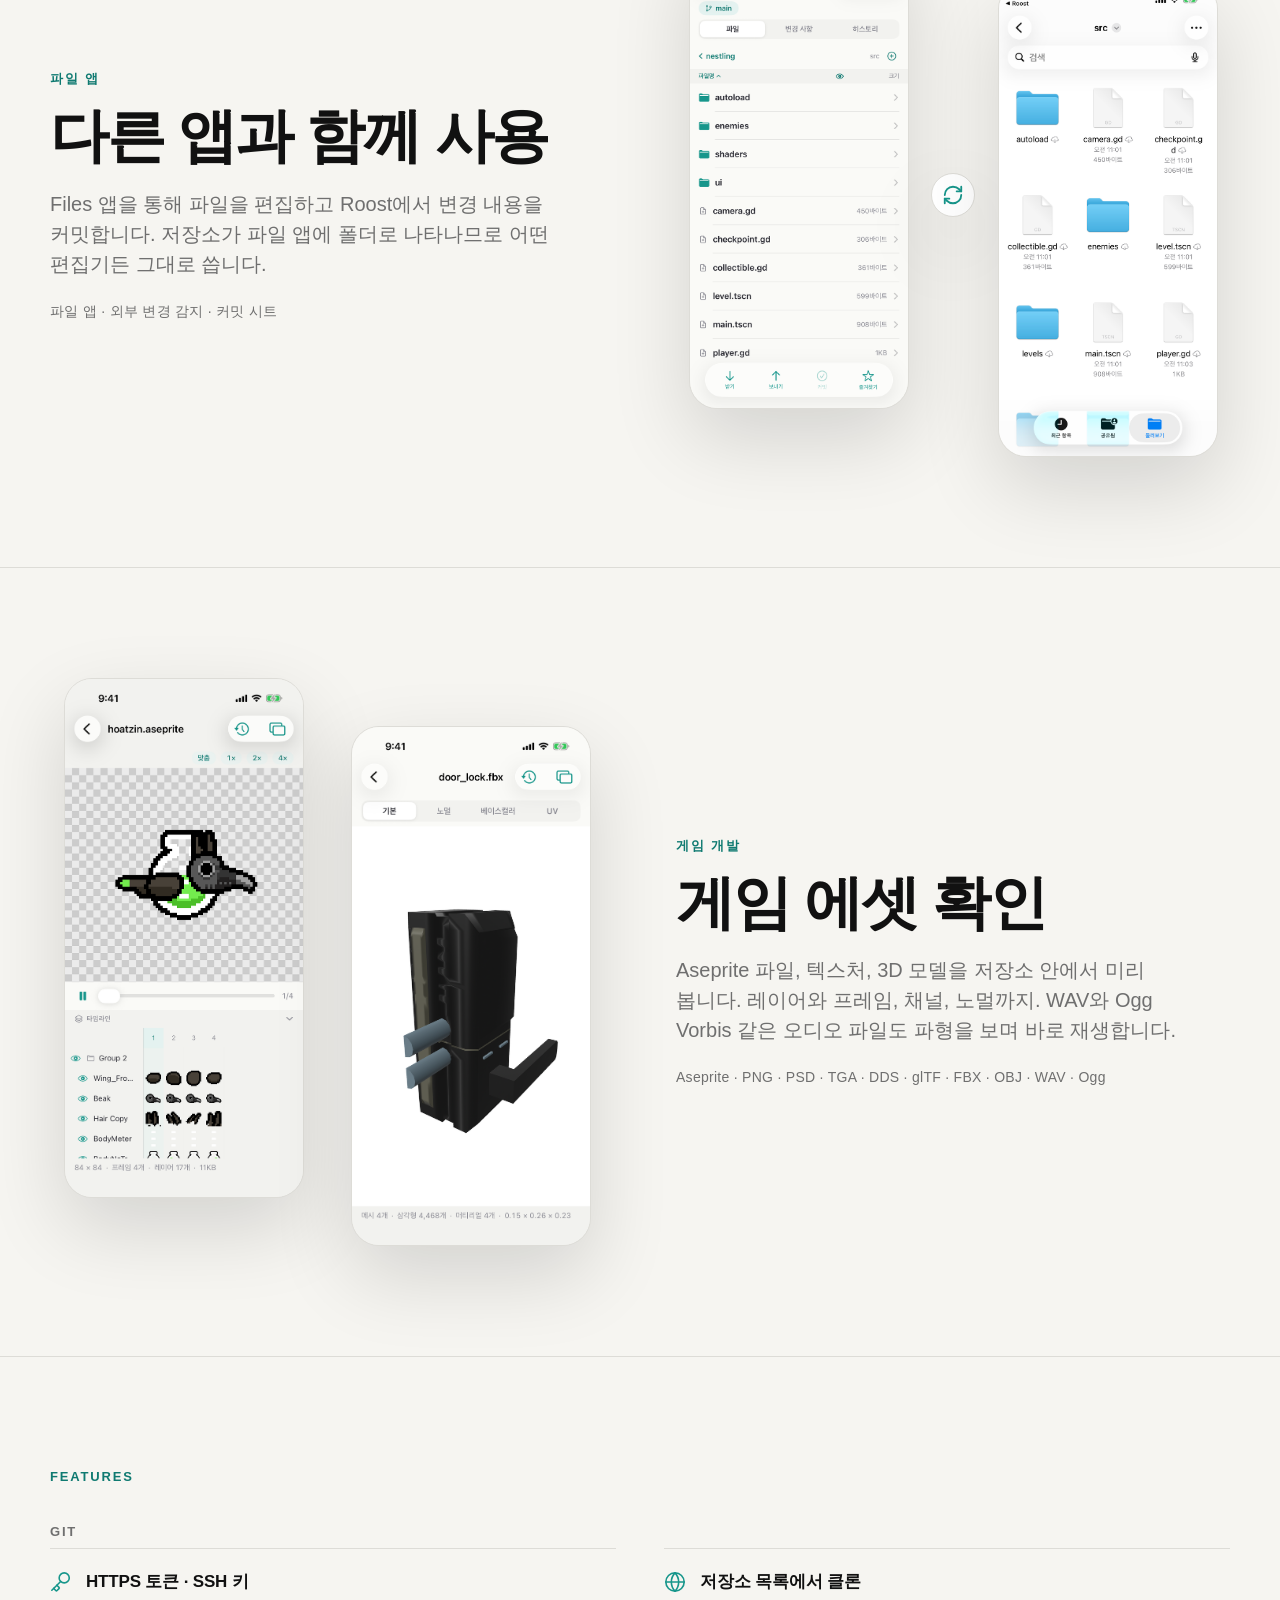
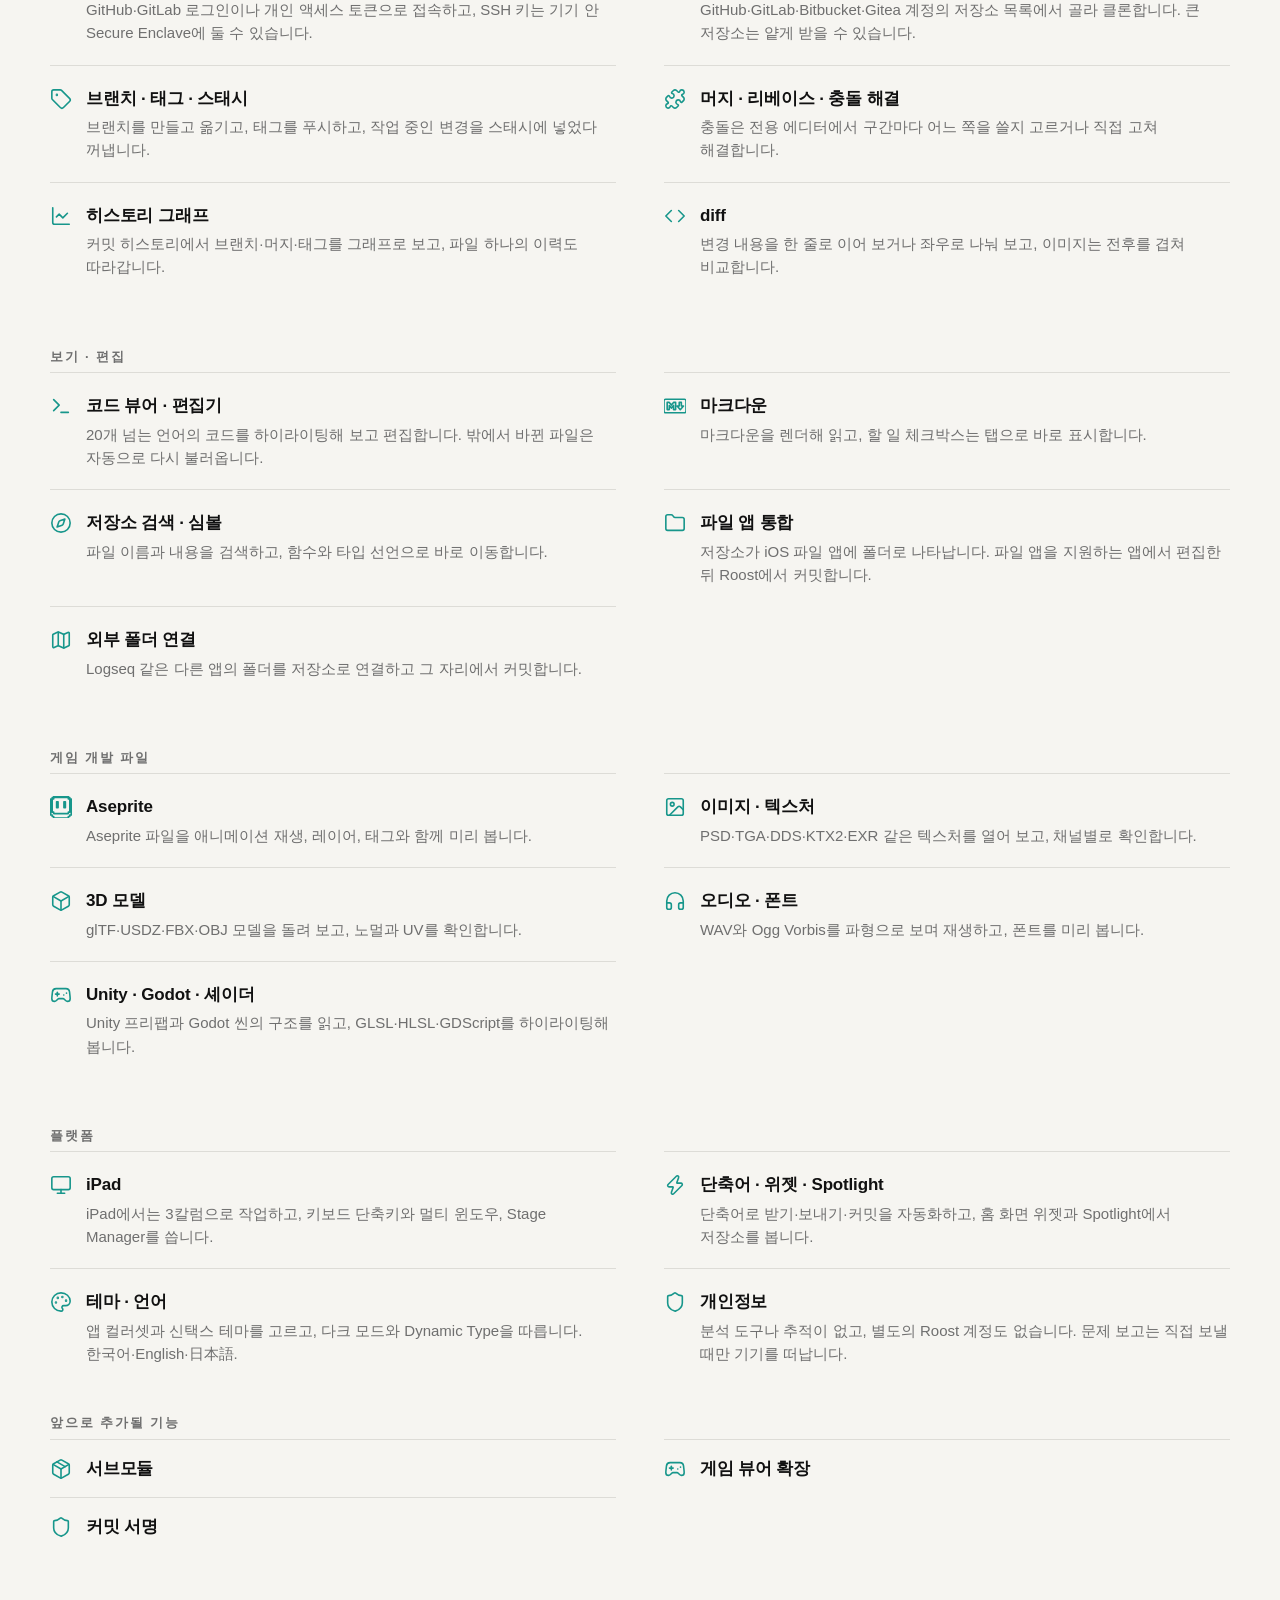
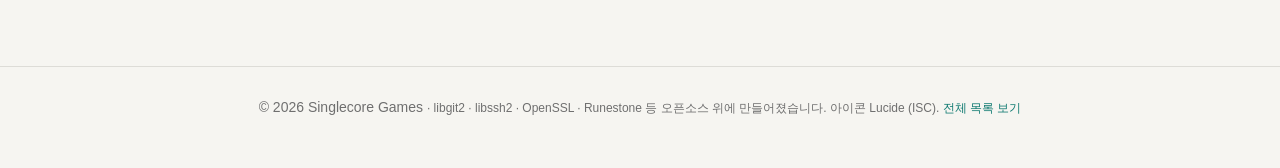
==== commit efac1ad6: "site: refresh-style link badge, consistent pair offset" ====
--- a/ko/index.html
+++ b/ko/index.html
@@ -93,7 +93,7 @@
         <p>Files 앱을 통해 파일을 편집하고 Roost에서 변경 내용을 커밋합니다. 저장소가 파일 앱에 폴더로 나타나므로 어떤 편집기든 그대로 씁니다.</p>
         <div class="meta">파일 앱 · 외부 변경 감지 · 커밋 시트</div>
       </div>
-      <div class="visual"><div class="pair linked"><img class="phone" src="../screenshots/ko-light/02-files.png" data-shot-src="../screenshots/ko-{mode}/02-files.png" alt="다른 앱과 함께 사용" width="603" height="1311"><span class="link-mark" aria-hidden="true"><svg viewBox="0 0 48 24" fill="none" stroke="currentColor" stroke-width="2" stroke-linecap="round" stroke-linejoin="round"><path d="M8 9h32M8 15h32" stroke-dasharray="3 4"/><path d="M34 3l6 6-6 6M14 9l-6 6 6 6"/></svg></span><img class="phone" src="../screenshots/ko-light/10-files-app.png" data-shot-src="../screenshots/ko-{mode}/10-files-app.png" alt="같은 폴더를 연 iOS 파일 앱" width="603" height="1311"></div></div>
+      <div class="visual"><div class="pair linked"><img class="phone" src="../screenshots/ko-light/02-files.png" data-shot-src="../screenshots/ko-{mode}/02-files.png" alt="다른 앱과 함께 사용" width="603" height="1311"><span class="link-mark" aria-hidden="true"><svg viewBox="0 0 24 24" fill="none" stroke="currentColor" stroke-width="2" stroke-linecap="round" stroke-linejoin="round"><path d="M3 12a9 9 0 0 1 9-9 9.75 9.75 0 0 1 6.74 2.74L21 8"/><path d="M21 3v5h-5"/><path d="M21 12a9 9 0 0 1-9 9 9.75 9.75 0 0 1-6.74-2.74L3 16"/><path d="M3 21v-5h5"/></svg></span><img class="phone" src="../screenshots/ko-light/10-files-app.png" data-shot-src="../screenshots/ko-{mode}/10-files-app.png" alt="같은 폴더를 연 iOS 파일 앱" width="603" height="1311"></div></div>
     </div>
   </section>
   <section class="feature" id="game-assets">
--- a/assets/site.css
+++ b/assets/site.css
@@ -68,12 +68,12 @@
 .visual .pair { display: flex; gap: 20px; justify-content: center; align-items: flex-start; }
 .visual .pair .phone { width: min(240px, 46%); }
 .visual .pair .phone:last-child { margin-top: 48px; }
-/* 연결된 쌍 — Roost 파일 목록 ⇄ 파일 앱. 어긋남 없이 나란히, 사이에 양방향 화살표 */
-.visual .pair.linked { gap: 12px; align-items: center; }
+/* 연결된 쌍 — Roost 파일 목록 ⇄ 파일 앱. 다른 쌍과 같은 높이 차를 두고, 사이에 동기화 아이콘 배지 */
+.visual .pair.linked { gap: 10px; }
 .visual .pair.linked .phone { width: min(220px, 42%); }
-.visual .pair.linked .phone:last-child { margin-top: 0; }
-.link-mark { flex: 0 0 48px; color: var(--accent); display: flex; }
-.link-mark svg { width: 48px; height: 24px; }
+.link-mark { flex: 0 0 44px; align-self: center; width: 44px; height: 44px; border-radius: 50%; display: flex; align-items: center; justify-content: center;
+  color: var(--accent); background: var(--paper); border: 1px solid var(--line); box-shadow: var(--shadow); }
+.link-mark svg { width: 22px; height: 22px; }
 .copy.narrow { max-width: 760px; }
 .copy.narrow p { max-width: 640px; }
 
@@ -142,9 +142,8 @@
   .visual .pair .phone { width: 46%; }
   .visual .pair .phone:last-child { margin-top: 32px; }
   .visual .pair.linked .phone { width: 42%; }
-  .visual .pair.linked .phone:last-child { margin-top: 0; }
-  .link-mark { flex-basis: 36px; }
-  .link-mark svg { width: 36px; height: 18px; }
+  .link-mark { flex-basis: 36px; width: 36px; height: 36px; }
+  .link-mark svg { width: 18px; height: 18px; }
   .more, .features { grid-template-columns: 1fr; }
   .features li { padding: 16px 0; }
   .features p { font-size: 14.5px; }
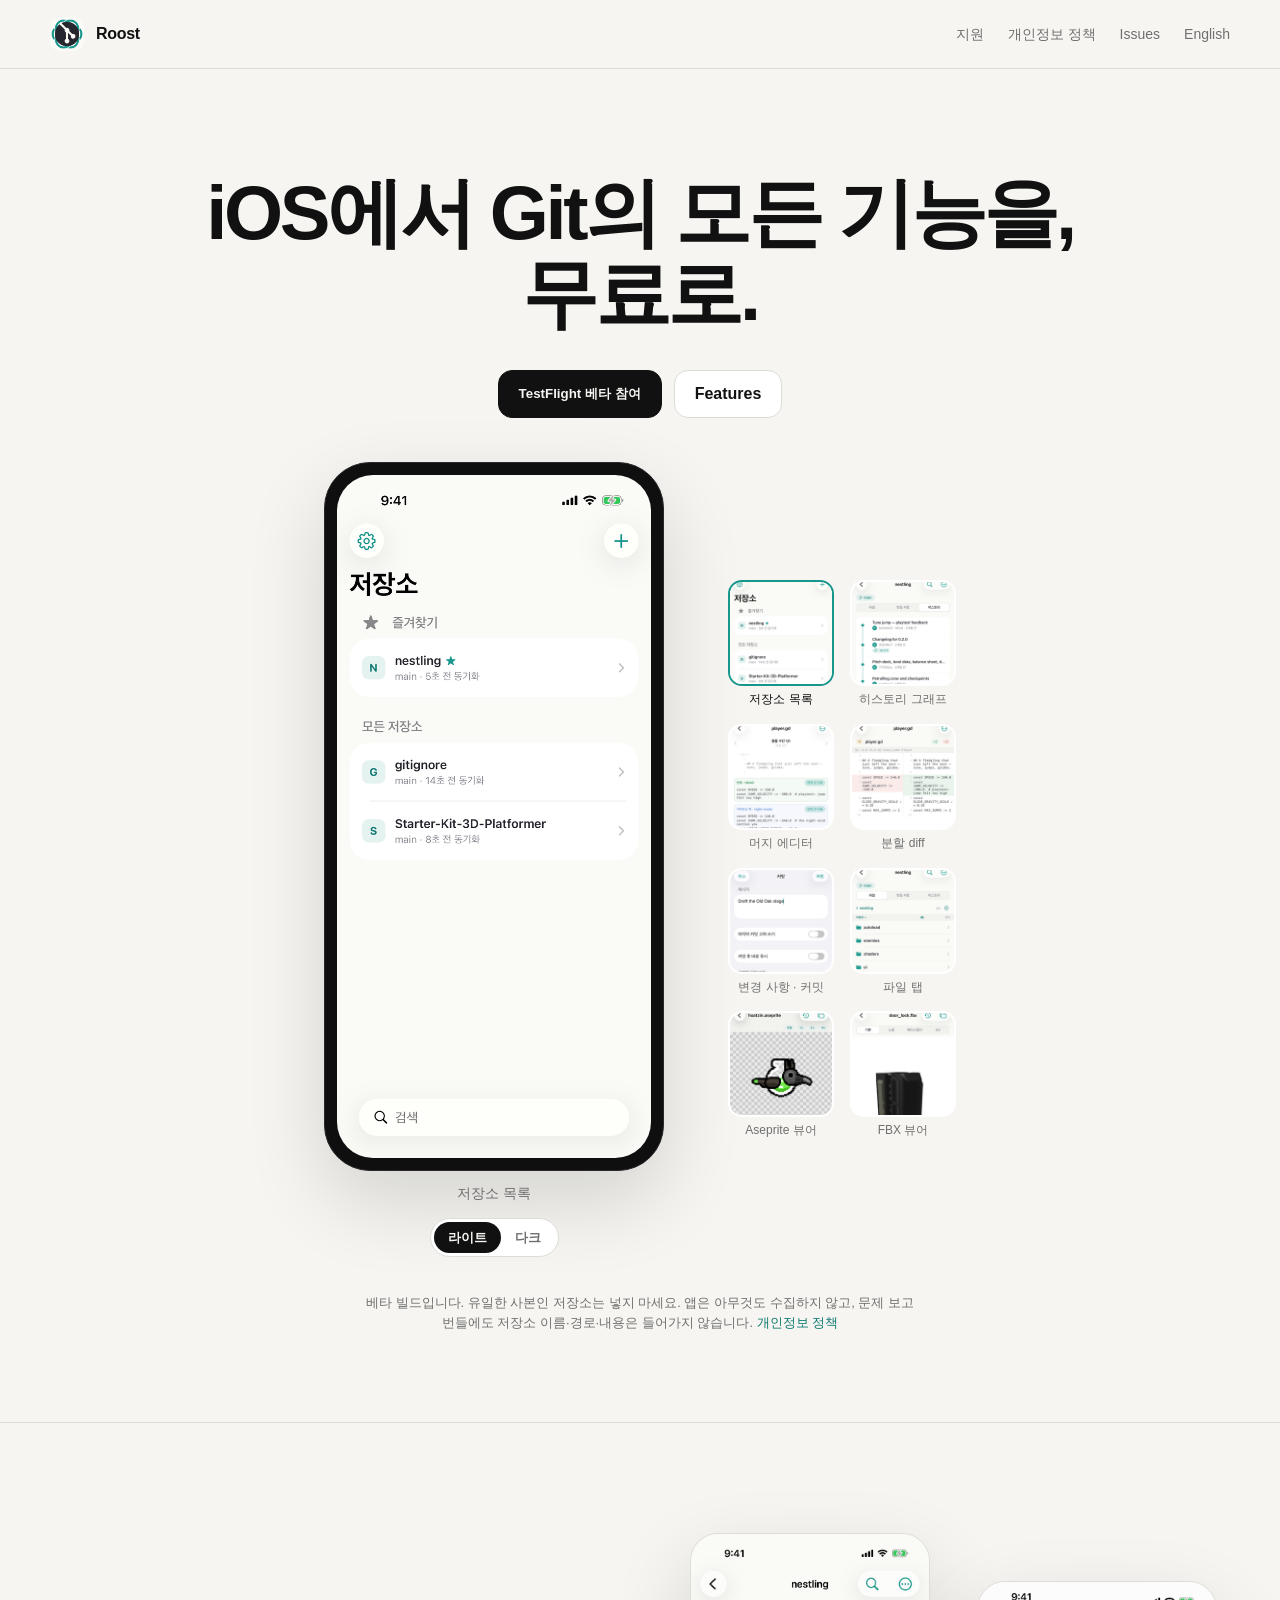
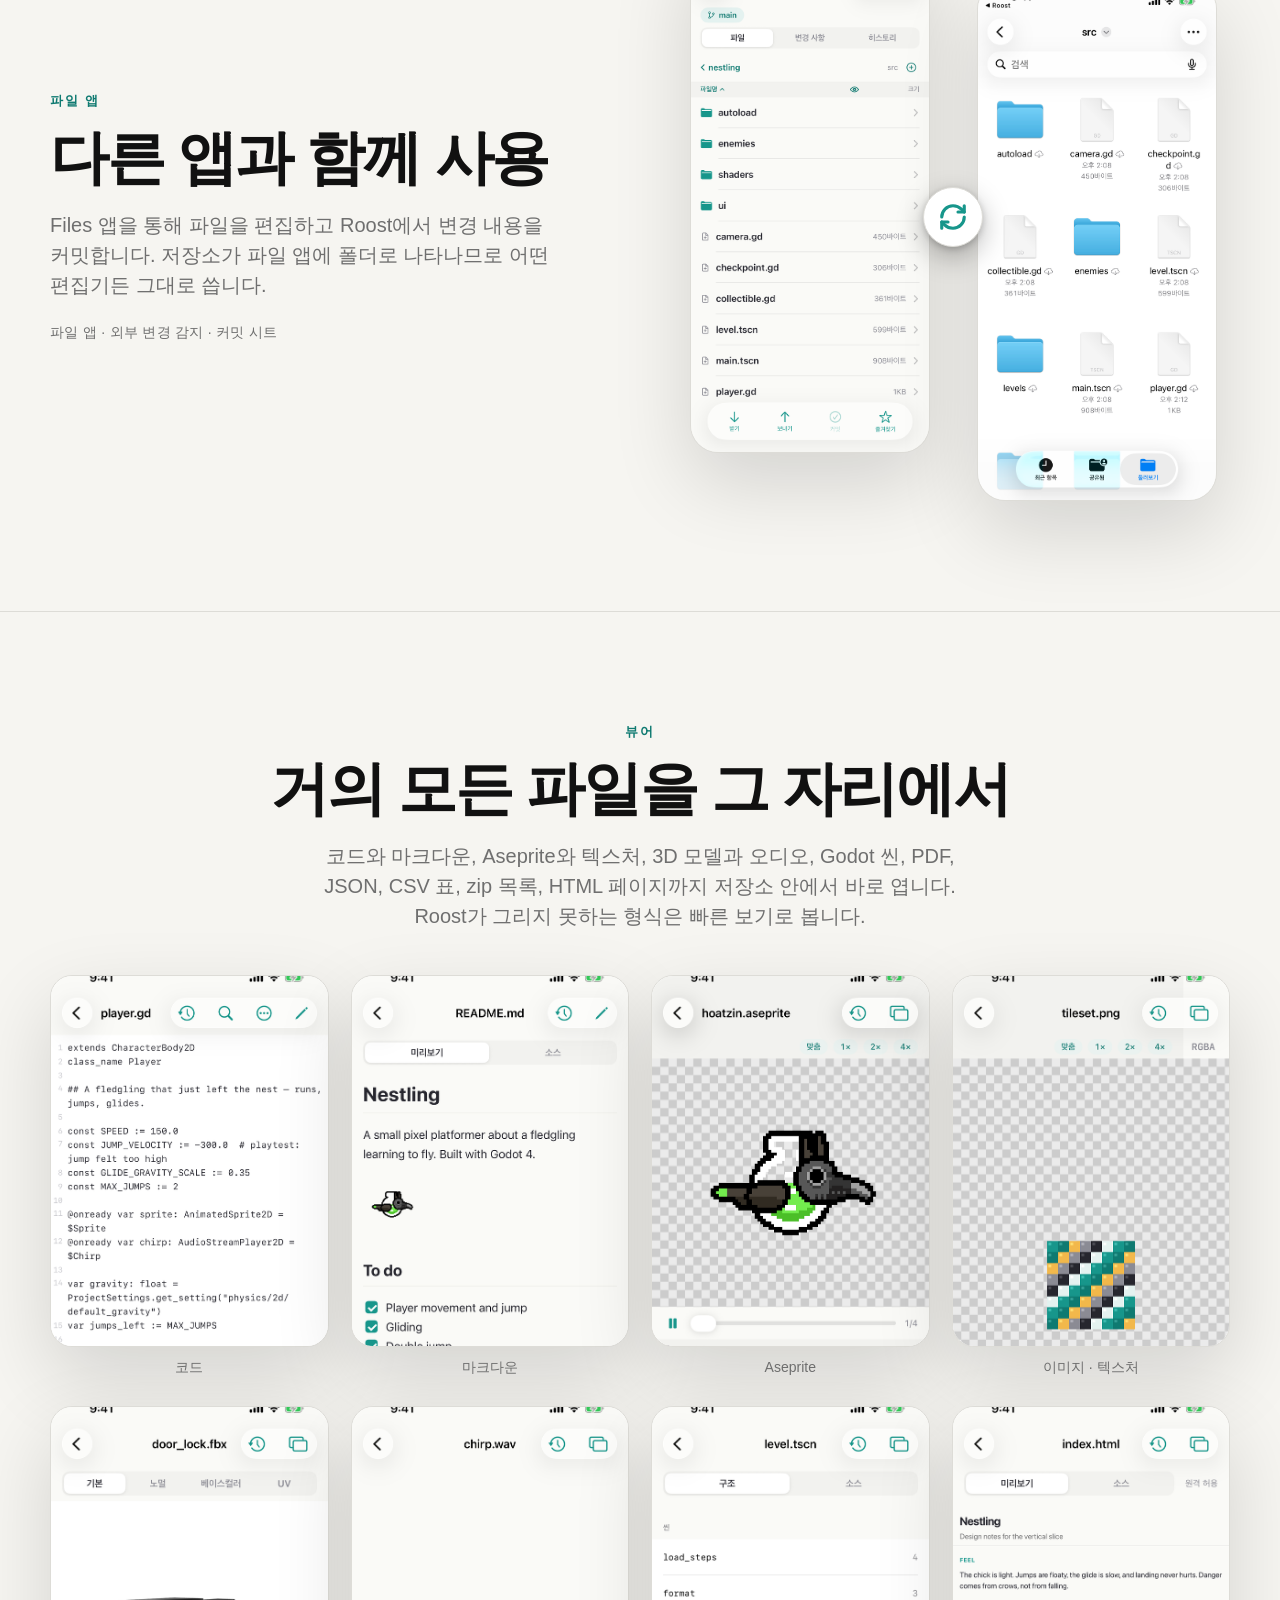
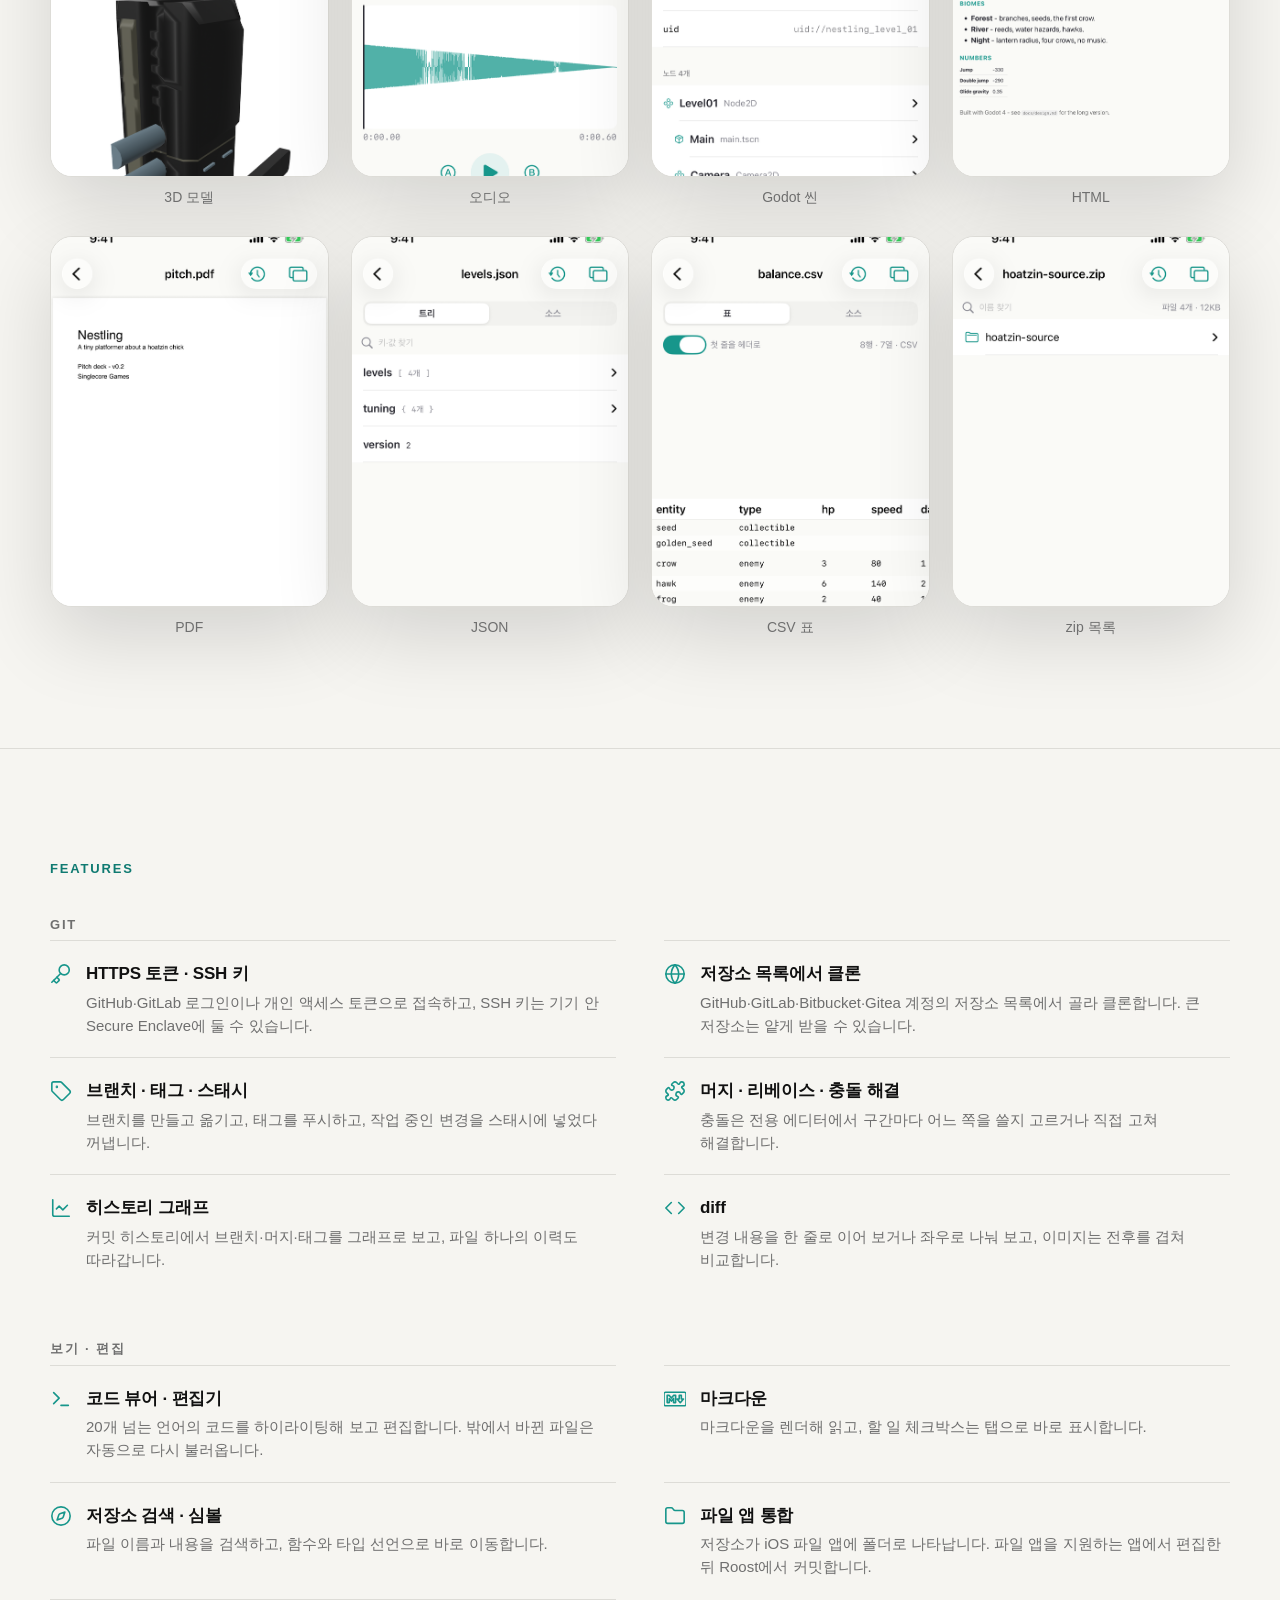
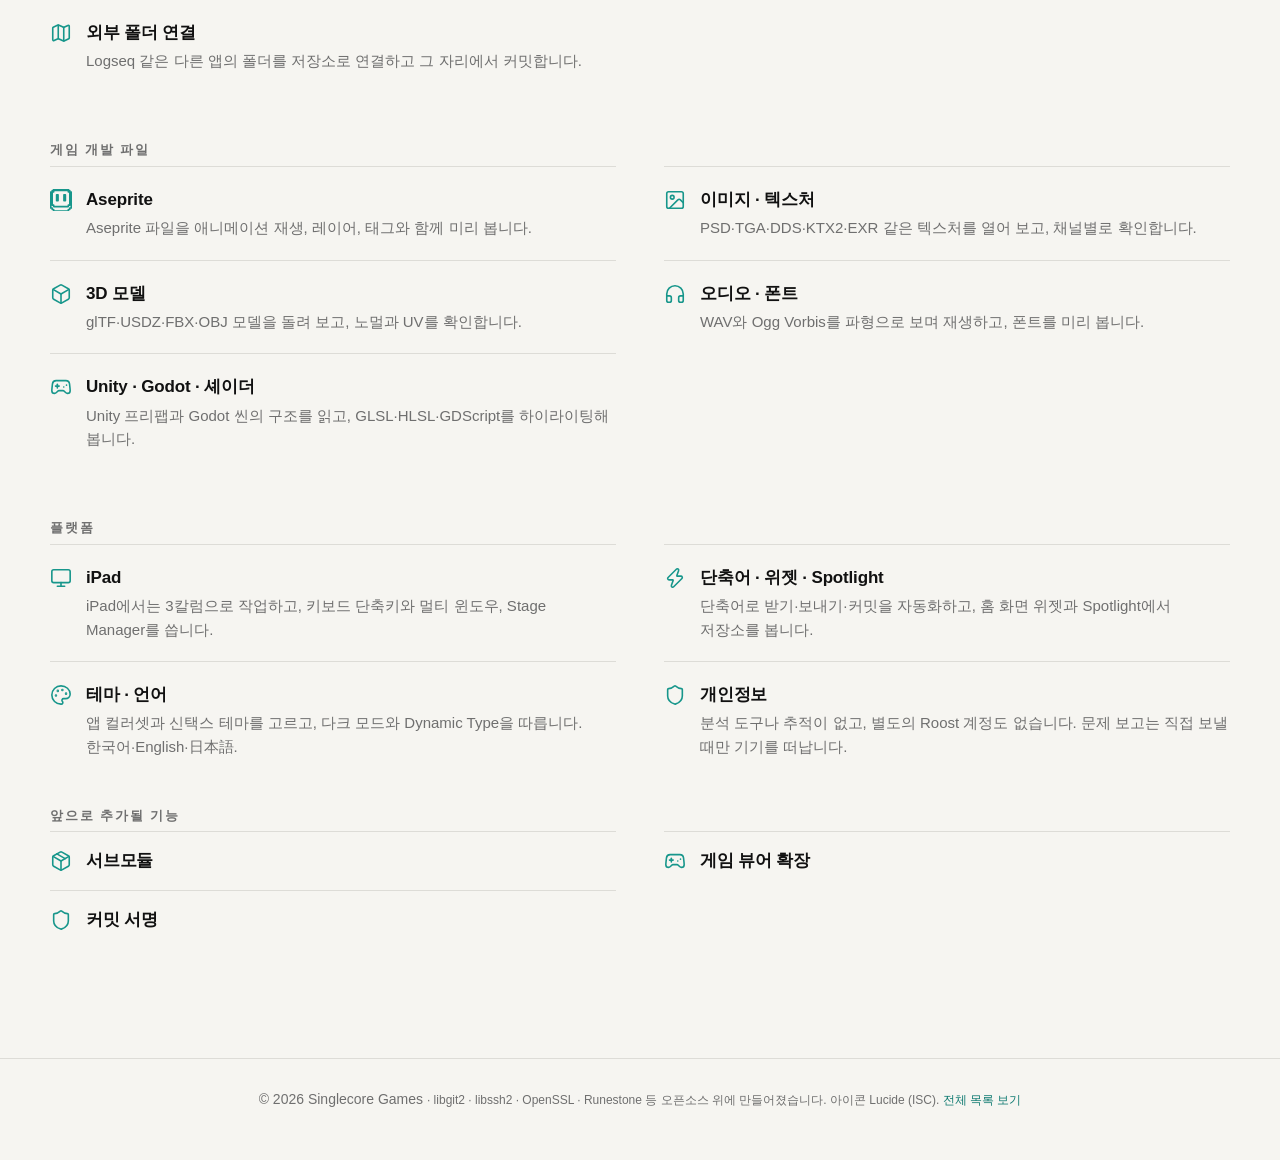
==== commit a8288ac0: "site: viewers section with 12 category tiles; refreshed screenshots" ====
--- a/ko/index.html
+++ b/ko/index.html
@@ -96,14 +96,26 @@
       <div class="visual"><div class="pair linked"><img class="phone" src="../screenshots/ko-light/02-files.png" data-shot-src="../screenshots/ko-{mode}/02-files.png" alt="다른 앱과 함께 사용" width="603" height="1311"><span class="link-mark" aria-hidden="true"><svg viewBox="0 0 24 24" fill="none" stroke="currentColor" stroke-width="2" stroke-linecap="round" stroke-linejoin="round"><path d="M3 12a9 9 0 0 1 9-9 9.75 9.75 0 0 1 6.74 2.74L21 8"/><path d="M21 3v5h-5"/><path d="M21 12a9 9 0 0 1-9 9 9.75 9.75 0 0 1-6.74-2.74L3 16"/><path d="M3 21v-5h5"/></svg></span><img class="phone" src="../screenshots/ko-light/10-files-app.png" data-shot-src="../screenshots/ko-{mode}/10-files-app.png" alt="같은 폴더를 연 iOS 파일 앱" width="603" height="1311"></div></div>
     </div>
   </section>
-  <section class="feature" id="game-assets">
-    <div class="shell grid reverse">
-      <div class="visual"><div class="pair"><img class="phone" src="../screenshots/ko-light/08-viewers.png" data-shot-src="../screenshots/ko-{mode}/08-viewers.png" alt="게임 에셋 확인" width="603" height="1311"><img class="phone" src="../screenshots/ko-light/09-viewers-fbx.png" data-shot-src="../screenshots/ko-{mode}/09-viewers-fbx.png" alt="게임 에셋 확인" width="603" height="1311"></div></div>
-      <div class="copy">
-        <div class="eyebrow">게임 개발</div>
-        <h2>게임 에셋 확인</h2>
-        <p>Aseprite 파일, 텍스처, 3D 모델을 저장소 안에서 미리 봅니다. 레이어와 프레임, 채널, 노멀까지. WAV와 Ogg Vorbis 같은 오디오 파일도 파형을 보며 바로 재생합니다.</p>
-        <div class="meta">Aseprite · PNG · PSD · TGA · DDS · glTF · FBX · OBJ · WAV · Ogg</div>
+  <section class="feature viewers" id="viewers">
+    <div class="shell">
+      <div class="copy narrow center">
+        <div class="eyebrow">뷰어</div>
+        <h2>거의 모든 파일을 그 자리에서</h2>
+        <p>코드와 마크다운, Aseprite와 텍스처, 3D 모델과 오디오, Godot 씬, PDF, JSON, CSV 표, zip 목록, HTML 페이지까지 저장소 안에서 바로 엽니다. Roost가 그리지 못하는 형식은 빠른 보기로 봅니다.</p>
+      </div>
+      <div class="tiles">
+        <figure class="tile"><img src="../screenshots/ko-light/11-viewer-code.png" data-shot-src="../screenshots/ko-{mode}/11-viewer-code.png" alt="코드" width="603" height="1311" loading="lazy"><figcaption>코드</figcaption></figure>
+        <figure class="tile"><img src="../screenshots/ko-light/12-viewer-markdown.png" data-shot-src="../screenshots/ko-{mode}/12-viewer-markdown.png" alt="마크다운" width="603" height="1311" loading="lazy"><figcaption>마크다운</figcaption></figure>
+        <figure class="tile"><img src="../screenshots/ko-light/08-viewers.png" data-shot-src="../screenshots/ko-{mode}/08-viewers.png" alt="Aseprite" width="603" height="1311" loading="lazy"><figcaption>Aseprite</figcaption></figure>
+        <figure class="tile"><img src="../screenshots/ko-light/13-viewer-image.png" data-shot-src="../screenshots/ko-{mode}/13-viewer-image.png" alt="이미지 · 텍스처" width="603" height="1311" loading="lazy"><figcaption>이미지 · 텍스처</figcaption></figure>
+        <figure class="tile"><img src="../screenshots/ko-light/09-viewers-fbx.png" data-shot-src="../screenshots/ko-{mode}/09-viewers-fbx.png" alt="3D 모델" width="603" height="1311" loading="lazy"><figcaption>3D 모델</figcaption></figure>
+        <figure class="tile"><img src="../screenshots/ko-light/14-viewer-audio.png" data-shot-src="../screenshots/ko-{mode}/14-viewer-audio.png" alt="오디오" width="603" height="1311" loading="lazy"><figcaption>오디오</figcaption></figure>
+        <figure class="tile"><img src="../screenshots/ko-light/15-viewer-scene.png" data-shot-src="../screenshots/ko-{mode}/15-viewer-scene.png" alt="Godot 씬" width="603" height="1311" loading="lazy"><figcaption>Godot 씬</figcaption></figure>
+        <figure class="tile"><img src="../screenshots/ko-light/16-viewer-html.png" data-shot-src="../screenshots/ko-{mode}/16-viewer-html.png" alt="HTML" width="603" height="1311" loading="lazy"><figcaption>HTML</figcaption></figure>
+        <figure class="tile"><img src="../screenshots/ko-light/17-viewer-pdf.png" data-shot-src="../screenshots/ko-{mode}/17-viewer-pdf.png" alt="PDF" width="603" height="1311" loading="lazy"><figcaption>PDF</figcaption></figure>
+        <figure class="tile"><img src="../screenshots/ko-light/18-viewer-json.png" data-shot-src="../screenshots/ko-{mode}/18-viewer-json.png" alt="JSON" width="603" height="1311" loading="lazy"><figcaption>JSON</figcaption></figure>
+        <figure class="tile"><img src="../screenshots/ko-light/19-viewer-table.png" data-shot-src="../screenshots/ko-{mode}/19-viewer-table.png" alt="CSV 표" width="603" height="1311" loading="lazy"><figcaption>CSV 표</figcaption></figure>
+        <figure class="tile"><img src="../screenshots/ko-light/20-viewer-archive.png" data-shot-src="../screenshots/ko-{mode}/20-viewer-archive.png" alt="zip 목록" width="603" height="1311" loading="lazy"><figcaption>zip 목록</figcaption></figure>
       </div>
     </div>
   </section>
--- a/assets/site.css
+++ b/assets/site.css
@@ -68,14 +68,22 @@
 .visual .pair { display: flex; gap: 20px; justify-content: center; align-items: flex-start; }
 .visual .pair .phone { width: min(240px, 46%); }
 .visual .pair .phone:last-child { margin-top: 48px; }
-/* 연결된 쌍 — Roost 파일 목록 ⇄ 파일 앱. 다른 쌍과 같은 높이 차를 두고, 사이에 동기화 아이콘 배지 */
-.visual .pair.linked { gap: 10px; }
-.visual .pair.linked .phone { width: min(220px, 42%); }
-.link-mark { flex: 0 0 44px; align-self: center; width: 44px; height: 44px; border-radius: 50%; display: flex; align-items: center; justify-content: center;
-  color: var(--accent); background: var(--paper); border: 1px solid var(--line); box-shadow: var(--shadow); }
-.link-mark svg { width: 22px; height: 22px; }
+/* 연결된 쌍 — Roost 파일 목록 ⇄ 파일 앱. 폰 크기·간격·높이 차는 다른 쌍과 같고, 동기화 배지가 그 위에 겹친다 */
+.visual .pair.linked { position: relative; }
+.link-mark { position: absolute; left: 50%; top: 50%; transform: translate(-50%, -50%); width: 60px; height: 60px; border-radius: 50%;
+  display: flex; align-items: center; justify-content: center; color: var(--accent); background: var(--paper); border: 1px solid var(--line);
+  box-shadow: 0 10px 28px rgba(0, 0, 0, .28), 0 2px 6px rgba(0, 0, 0, .18); }
+.link-mark svg { width: 30px; height: 30px; stroke-width: 2.5; }
 .copy.narrow { max-width: 760px; }
 .copy.narrow p { max-width: 640px; }
+/* 뷰어 절 — 설명 한 덩어리 + 스크린샷 상단을 3:4로 자른 타일 격자 (세로 화면에서 길어지지 않게 3열) */
+.copy.center { margin: 0 auto; text-align: center; }
+.copy.center p { margin-left: auto; margin-right: auto; }
+.tiles { display: grid; grid-template-columns: repeat(4, 1fr); gap: 28px 22px; margin-top: 44px; }
+.tile { margin: 0; }
+.tile img { width: 100%; height: auto; aspect-ratio: 3 / 4; object-fit: cover; object-position: 50% 9%; border-radius: 22px; border: 1px solid var(--line);
+  box-shadow: var(--shadow); background: var(--paper); display: block; }
+.tile figcaption { margin-top: 10px; text-align: center; font-size: 14px; color: var(--muted); }
 
 /* 게임 개발 · 가격 · 마지막 — 가운데 정렬 */
 .game, .pricing, .final { text-align: center; }
@@ -141,15 +149,17 @@
   .visual .phone { width: min(260px, 72vw); }
   .visual .pair .phone { width: 46%; }
   .visual .pair .phone:last-child { margin-top: 32px; }
-  .visual .pair.linked .phone { width: 42%; }
-  .link-mark { flex-basis: 36px; width: 36px; height: 36px; }
-  .link-mark svg { width: 18px; height: 18px; }
+  .tiles { grid-template-columns: repeat(3, 1fr); gap: 18px 12px; margin-top: 28px; }
+  .tile img { border-radius: 16px; }
+  .tile figcaption { font-size: 12px; margin-top: 6px; }
+  .link-mark { width: 48px; height: 48px; }
+  .link-mark svg { width: 24px; height: 24px; }
   .more, .features { grid-template-columns: 1fr; }
   .features li { padding: 16px 0; }
   .features p { font-size: 14.5px; }
   .final { padding: 56px 0 64px; }
 }
-@media (min-width: 821px) and (max-width: 1000px) { .more { grid-template-columns: repeat(2, 1fr); } }
+@media (min-width: 821px) and (max-width: 1000px) { .more { grid-template-columns: repeat(2, 1fr); } .tiles { grid-template-columns: repeat(3, 1fr); } }
 
 /* 스크린샷 라이트/다크 토글 — 스테이지 아래 가운데, 작은 세그먼트 */
 section.screens { padding: 8px 0 90px; }
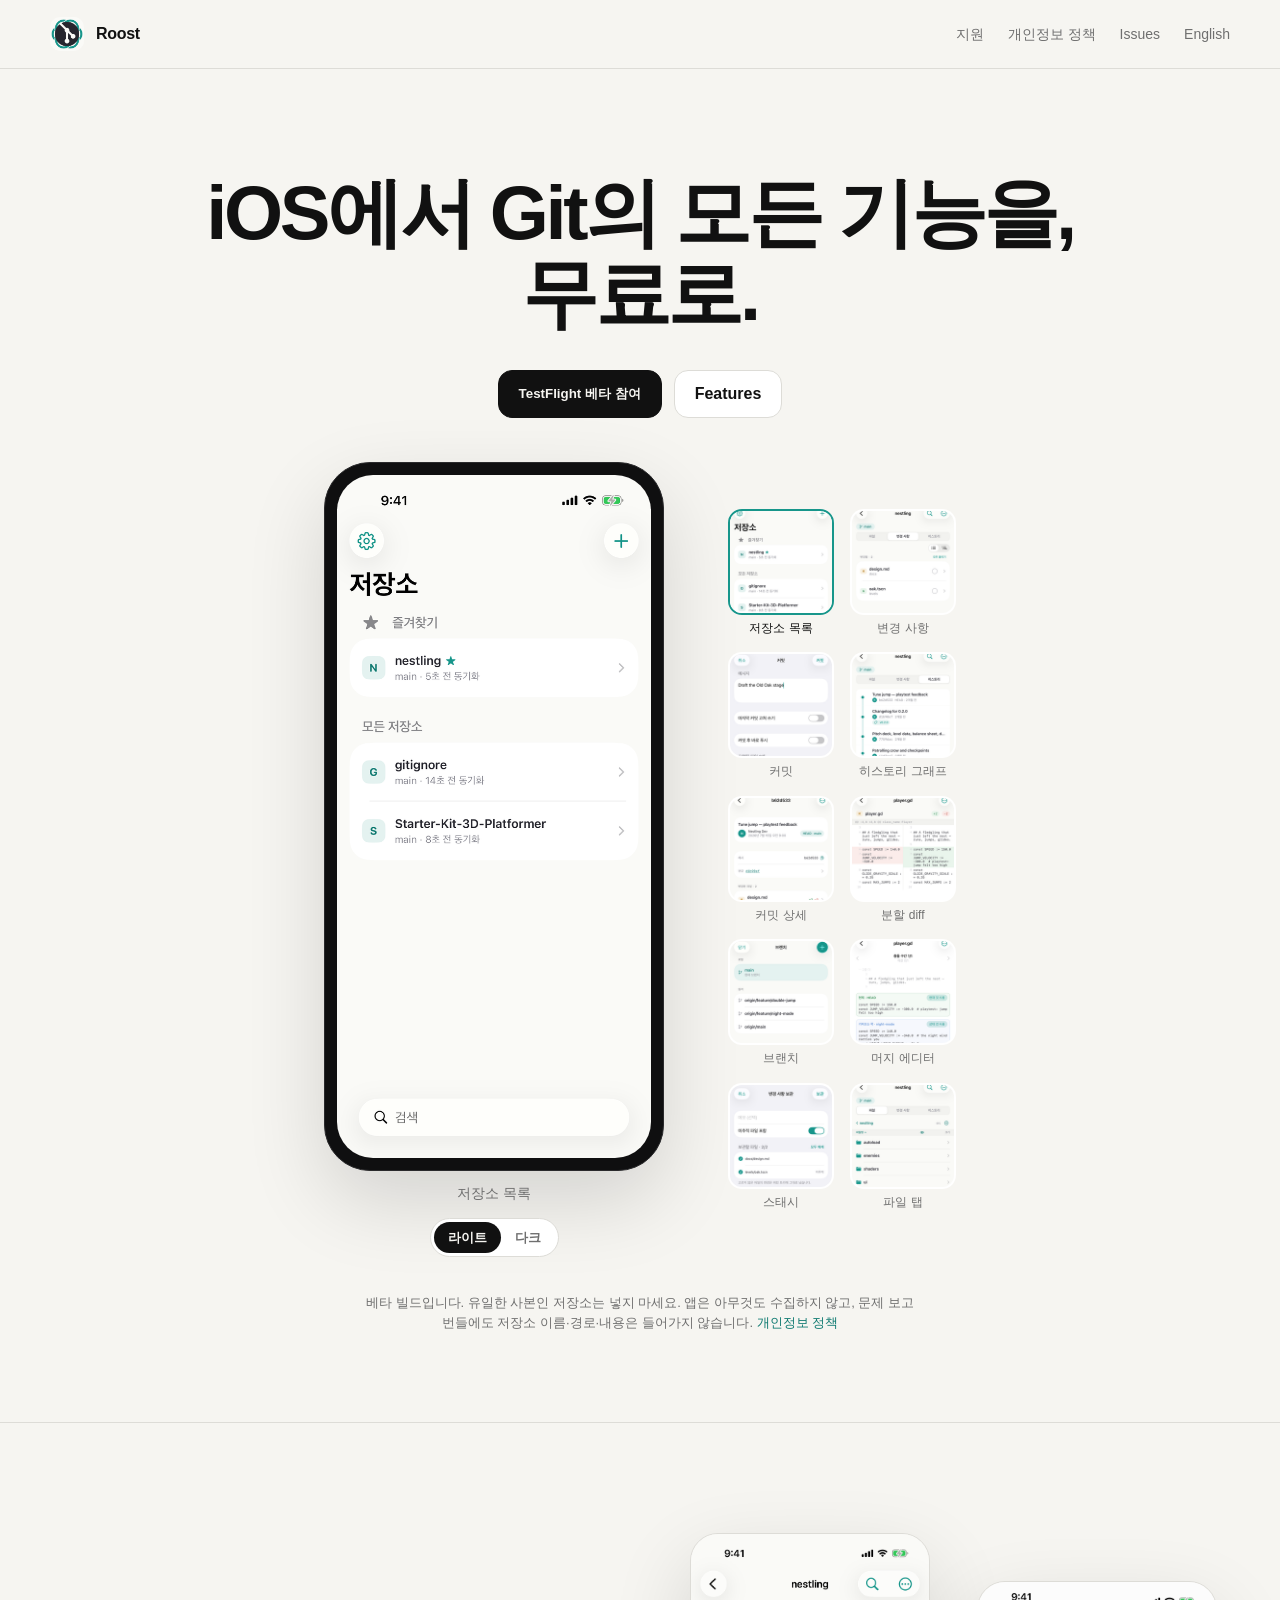
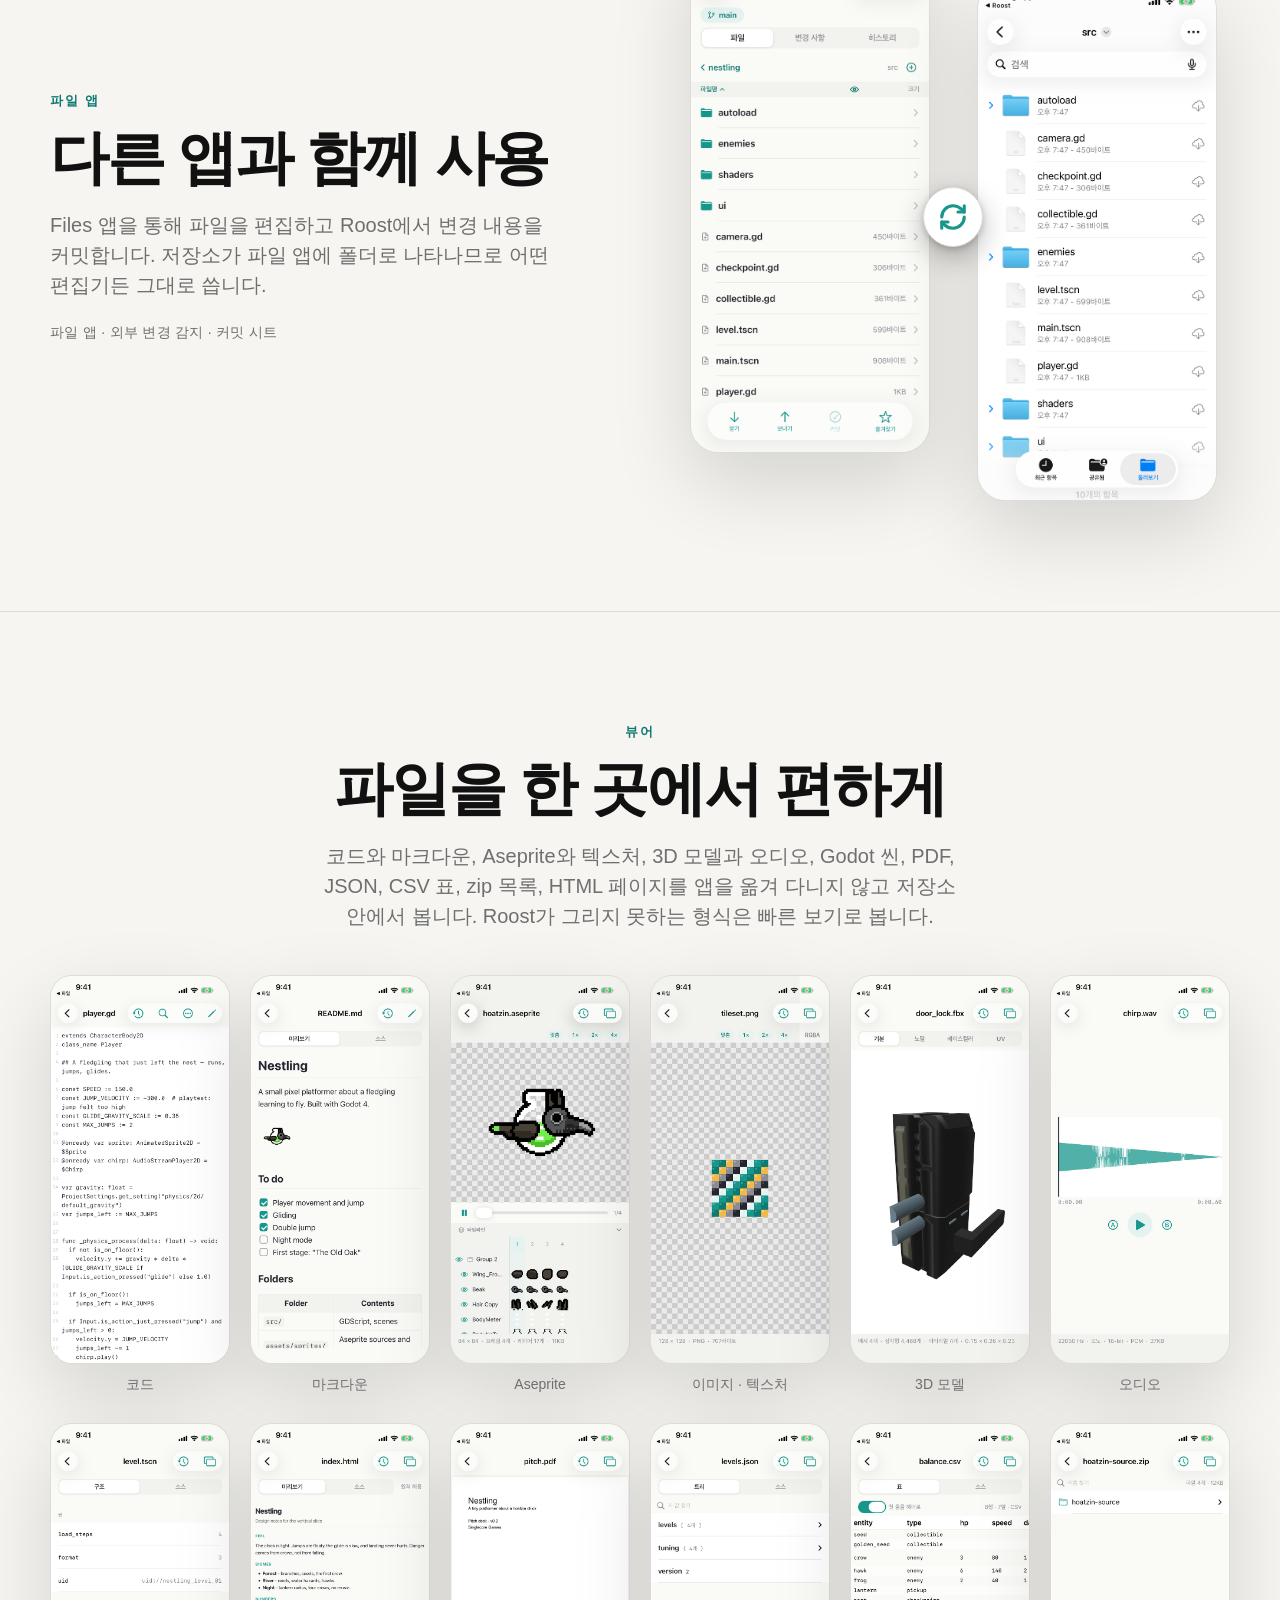
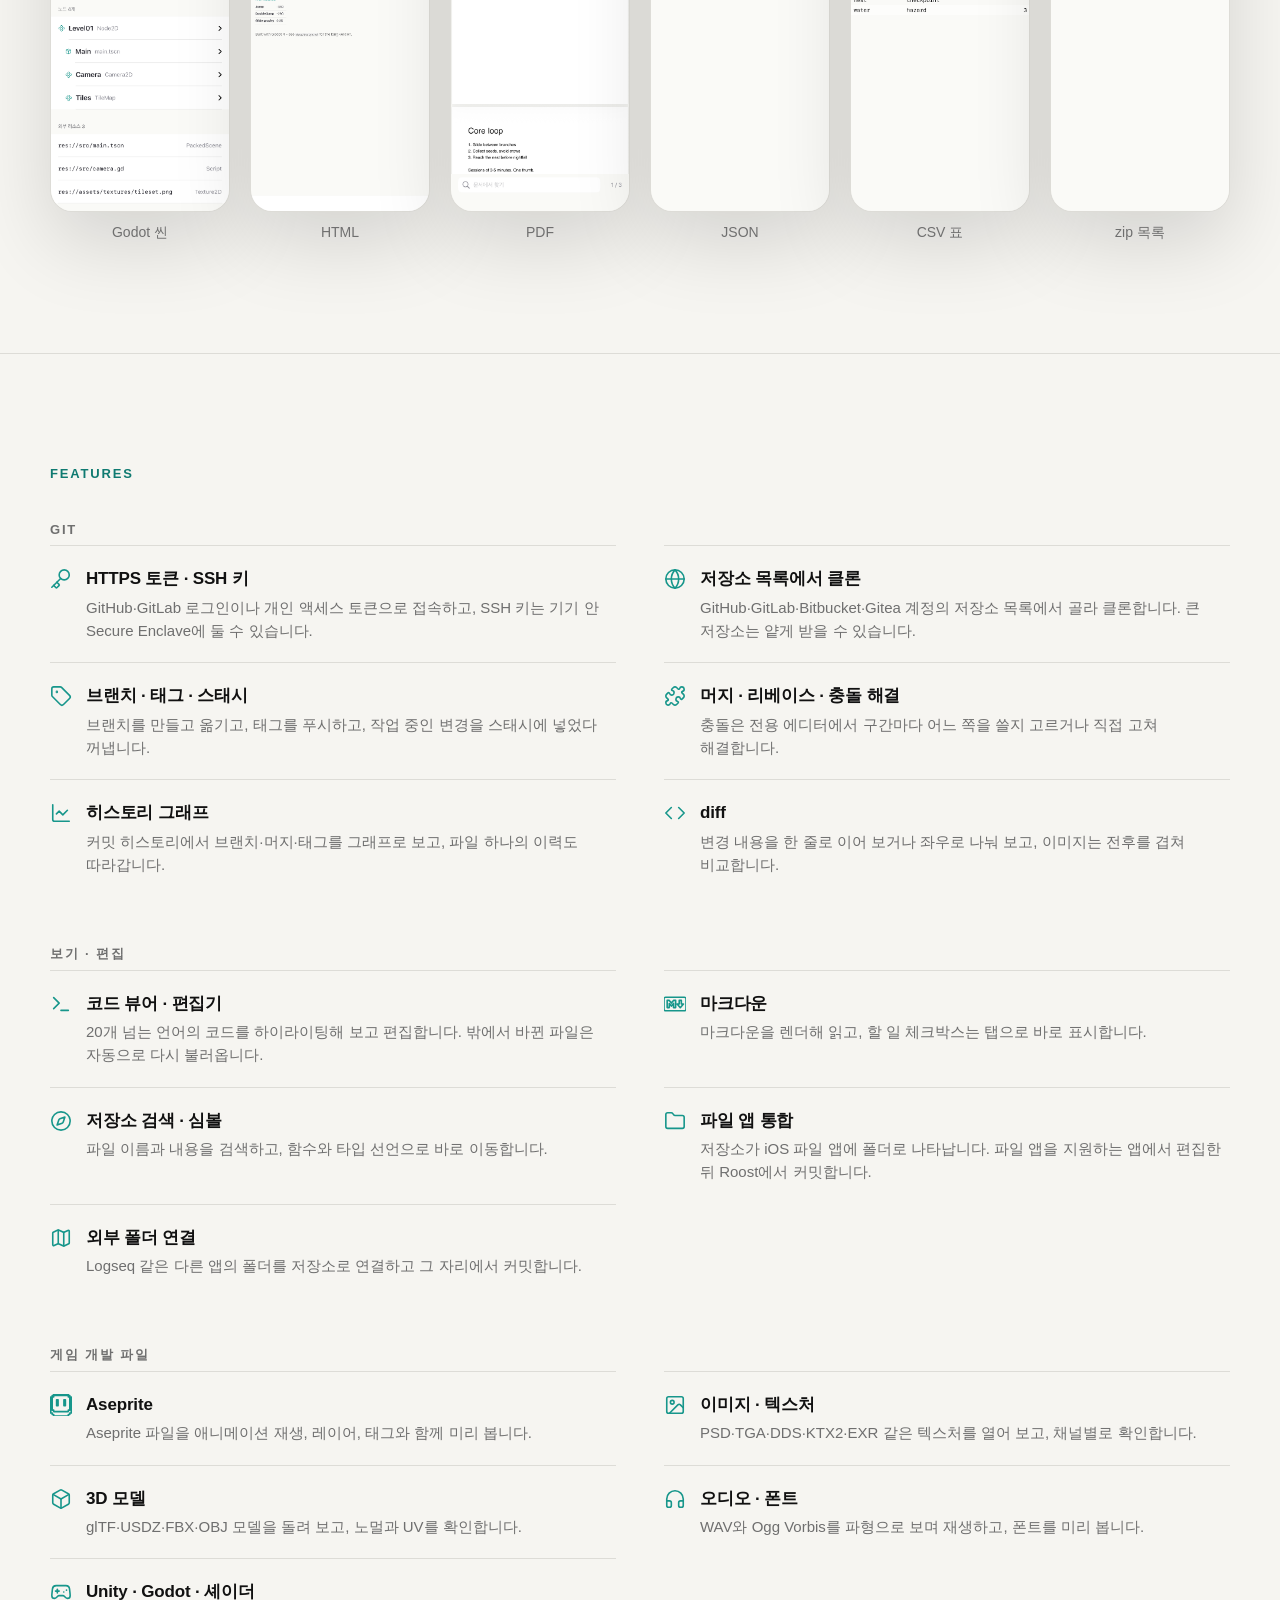
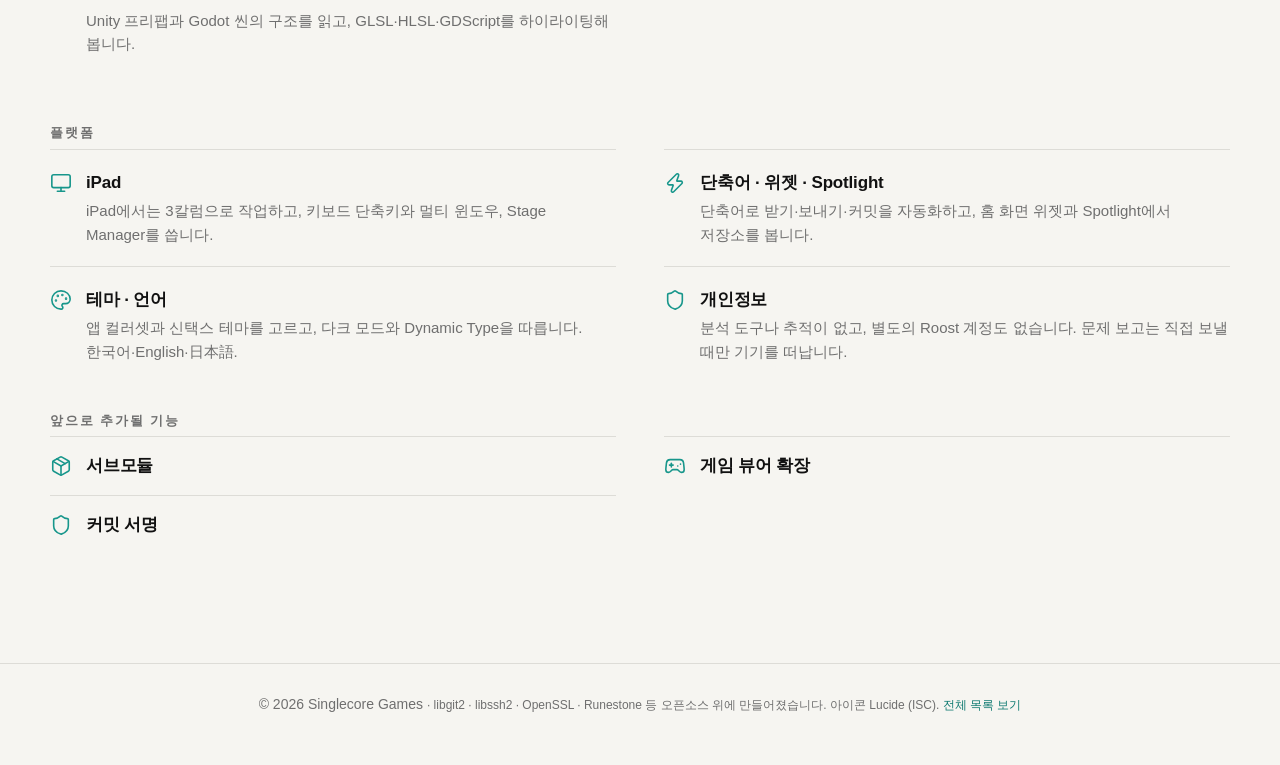
==== commit de4fbb7e: "Gallery: git basics (changes, commit details, branches, stash); Files pair shows the same src folder" ====
--- a/ko/index.html
+++ b/ko/index.html
@@ -72,13 +72,15 @@
       </div>
       <div class="thumbs">
         <button class="thumb active" type="button" data-shot="01-repo-list" aria-label="저장소 목록"><img src="../screenshots/ko-light/thumbs/01-repo-list.png" alt="" width="212" height="212" loading="lazy"><span>저장소 목록</span></button>
+        <button class="thumb" type="button" data-shot="22-changes" aria-label="변경 사항"><img src="../screenshots/ko-light/thumbs/22-changes.png" alt="" width="212" height="212" loading="lazy"><span>변경 사항</span></button>
+        <button class="thumb" type="button" data-shot="03-changes-commit" aria-label="커밋"><img src="../screenshots/ko-light/thumbs/03-changes-commit.png" alt="" width="212" height="212" loading="lazy"><span>커밋</span></button>
         <button class="thumb" type="button" data-shot="04-history-graph" aria-label="히스토리 그래프"><img src="../screenshots/ko-light/thumbs/04-history-graph.png" alt="" width="212" height="212" loading="lazy"><span>히스토리 그래프</span></button>
+        <button class="thumb" type="button" data-shot="21-commit-detail" aria-label="커밋 상세"><img src="../screenshots/ko-light/thumbs/21-commit-detail.png" alt="" width="212" height="212" loading="lazy"><span>커밋 상세</span></button>
+        <button class="thumb" type="button" data-shot="05-diff-split" aria-label="분할 diff"><img src="../screenshots/ko-light/thumbs/05-diff-split.png" alt="" width="212" height="212" loading="lazy"><span>분할 diff</span></button>
+        <button class="thumb" type="button" data-shot="07-branches" aria-label="브랜치"><img src="../screenshots/ko-light/thumbs/07-branches.png" alt="" width="212" height="212" loading="lazy"><span>브랜치</span></button>
         <button class="thumb" type="button" data-shot="06-merge-editor" aria-label="머지 에디터"><img src="../screenshots/ko-light/thumbs/06-merge-editor.png" alt="" width="212" height="212" loading="lazy"><span>머지 에디터</span></button>
-        <button class="thumb" type="button" data-shot="05-diff-split" aria-label="분할 diff"><img src="../screenshots/ko-light/thumbs/05-diff-split.png" alt="" width="212" height="212" loading="lazy"><span>분할 diff</span></button>
-        <button class="thumb" type="button" data-shot="03-changes-commit" aria-label="변경 사항 · 커밋"><img src="../screenshots/ko-light/thumbs/03-changes-commit.png" alt="" width="212" height="212" loading="lazy"><span>변경 사항 · 커밋</span></button>
+        <button class="thumb" type="button" data-shot="23-stash" aria-label="스태시"><img src="../screenshots/ko-light/thumbs/23-stash.png" alt="" width="212" height="212" loading="lazy"><span>스태시</span></button>
         <button class="thumb" type="button" data-shot="02-files" aria-label="파일 탭"><img src="../screenshots/ko-light/thumbs/02-files.png" alt="" width="212" height="212" loading="lazy"><span>파일 탭</span></button>
-        <button class="thumb" type="button" data-shot="08-viewers" aria-label="Aseprite 뷰어"><img src="../screenshots/ko-light/thumbs/08-viewers.png" alt="" width="212" height="212" loading="lazy"><span>Aseprite 뷰어</span></button>
-        <button class="thumb" type="button" data-shot="09-viewers-fbx" aria-label="FBX 뷰어"><img src="../screenshots/ko-light/thumbs/09-viewers-fbx.png" alt="" width="212" height="212" loading="lazy"><span>FBX 뷰어</span></button>
       </div>
     </div>
       <p class="small beta-note" id="beta">베타 빌드입니다. 유일한 사본인 저장소는 넣지 마세요. 앱은 아무것도 수집하지 않고, 문제 보고 번들에도 저장소 이름·경로·내용은 들어가지 않습니다. <a href="../privacy.html">개인정보 정책</a></p>
@@ -100,8 +102,8 @@
     <div class="shell">
       <div class="copy narrow center">
         <div class="eyebrow">뷰어</div>
-        <h2>거의 모든 파일을 그 자리에서</h2>
-        <p>코드와 마크다운, Aseprite와 텍스처, 3D 모델과 오디오, Godot 씬, PDF, JSON, CSV 표, zip 목록, HTML 페이지까지 저장소 안에서 바로 엽니다. Roost가 그리지 못하는 형식은 빠른 보기로 봅니다.</p>
+        <h2>파일을 한 곳에서 편하게</h2>
+        <p>코드와 마크다운, Aseprite와 텍스처, 3D 모델과 오디오, Godot 씬, PDF, JSON, CSV 표, zip 목록, HTML 페이지를 앱을 옮겨 다니지 않고 저장소 안에서 봅니다. Roost가 그리지 못하는 형식은 빠른 보기로 봅니다.</p>
       </div>
       <div class="tiles">
         <figure class="tile"><img src="../screenshots/ko-light/11-viewer-code.png" data-shot-src="../screenshots/ko-{mode}/11-viewer-code.png" alt="코드" width="603" height="1311" loading="lazy"><figcaption>코드</figcaption></figure>
--- a/assets/site.css
+++ b/assets/site.css
@@ -76,12 +76,12 @@
 .link-mark svg { width: 30px; height: 30px; stroke-width: 2.5; }
 .copy.narrow { max-width: 760px; }
 .copy.narrow p { max-width: 640px; }
-/* 뷰어 절 — 설명 한 덩어리 + 스크린샷 상단을 3:4로 자른 타일 격자 (세로 화면에서 길어지지 않게 3열) */
+/* 뷰어 절 — 설명 한 덩어리 + 화면 전체 비율 타일 격자. 데스크톱 6열 2줄, 태블릿 4열, 모바일은 2줄 가로 스크롤(썸네일 띠와 같은 방식) */
 .copy.center { margin: 0 auto; text-align: center; }
 .copy.center p { margin-left: auto; margin-right: auto; }
-.tiles { display: grid; grid-template-columns: repeat(4, 1fr); gap: 28px 22px; margin-top: 44px; }
+.tiles { display: grid; grid-template-columns: repeat(6, 1fr); gap: 28px 20px; margin-top: 44px; }
 .tile { margin: 0; }
-.tile img { width: 100%; height: auto; aspect-ratio: 3 / 4; object-fit: cover; object-position: 50% 9%; border-radius: 22px; border: 1px solid var(--line);
+.tile img { width: 100%; height: auto; border-radius: 22px; border: 1px solid var(--line);
   box-shadow: var(--shadow); background: var(--paper); display: block; }
 .tile figcaption { margin-top: 10px; text-align: center; font-size: 14px; color: var(--muted); }
 
@@ -149,7 +149,9 @@
   .visual .phone { width: min(260px, 72vw); }
   .visual .pair .phone { width: 46%; }
   .visual .pair .phone:last-child { margin-top: 32px; }
-  .tiles { grid-template-columns: repeat(3, 1fr); gap: 18px 12px; margin-top: 28px; }
+  .tiles { grid-template-columns: none; grid-auto-flow: column; grid-template-rows: auto auto; grid-auto-columns: 128px; gap: 16px 12px;
+    margin-top: 28px; overflow-x: auto; padding: 4px 0 8px; scroll-snap-type: x proximity; }
+  .tile { scroll-snap-align: start; }
   .tile img { border-radius: 16px; }
   .tile figcaption { font-size: 12px; margin-top: 6px; }
   .link-mark { width: 48px; height: 48px; }
@@ -159,7 +161,7 @@
   .features p { font-size: 14.5px; }
   .final { padding: 56px 0 64px; }
 }
-@media (min-width: 821px) and (max-width: 1000px) { .more { grid-template-columns: repeat(2, 1fr); } .tiles { grid-template-columns: repeat(3, 1fr); } }
+@media (min-width: 821px) and (max-width: 1000px) { .more { grid-template-columns: repeat(2, 1fr); } .tiles { grid-template-columns: repeat(4, 1fr); } }
 
 /* 스크린샷 라이트/다크 토글 — 스테이지 아래 가운데, 작은 세그먼트 */
 section.screens { padding: 8px 0 90px; }
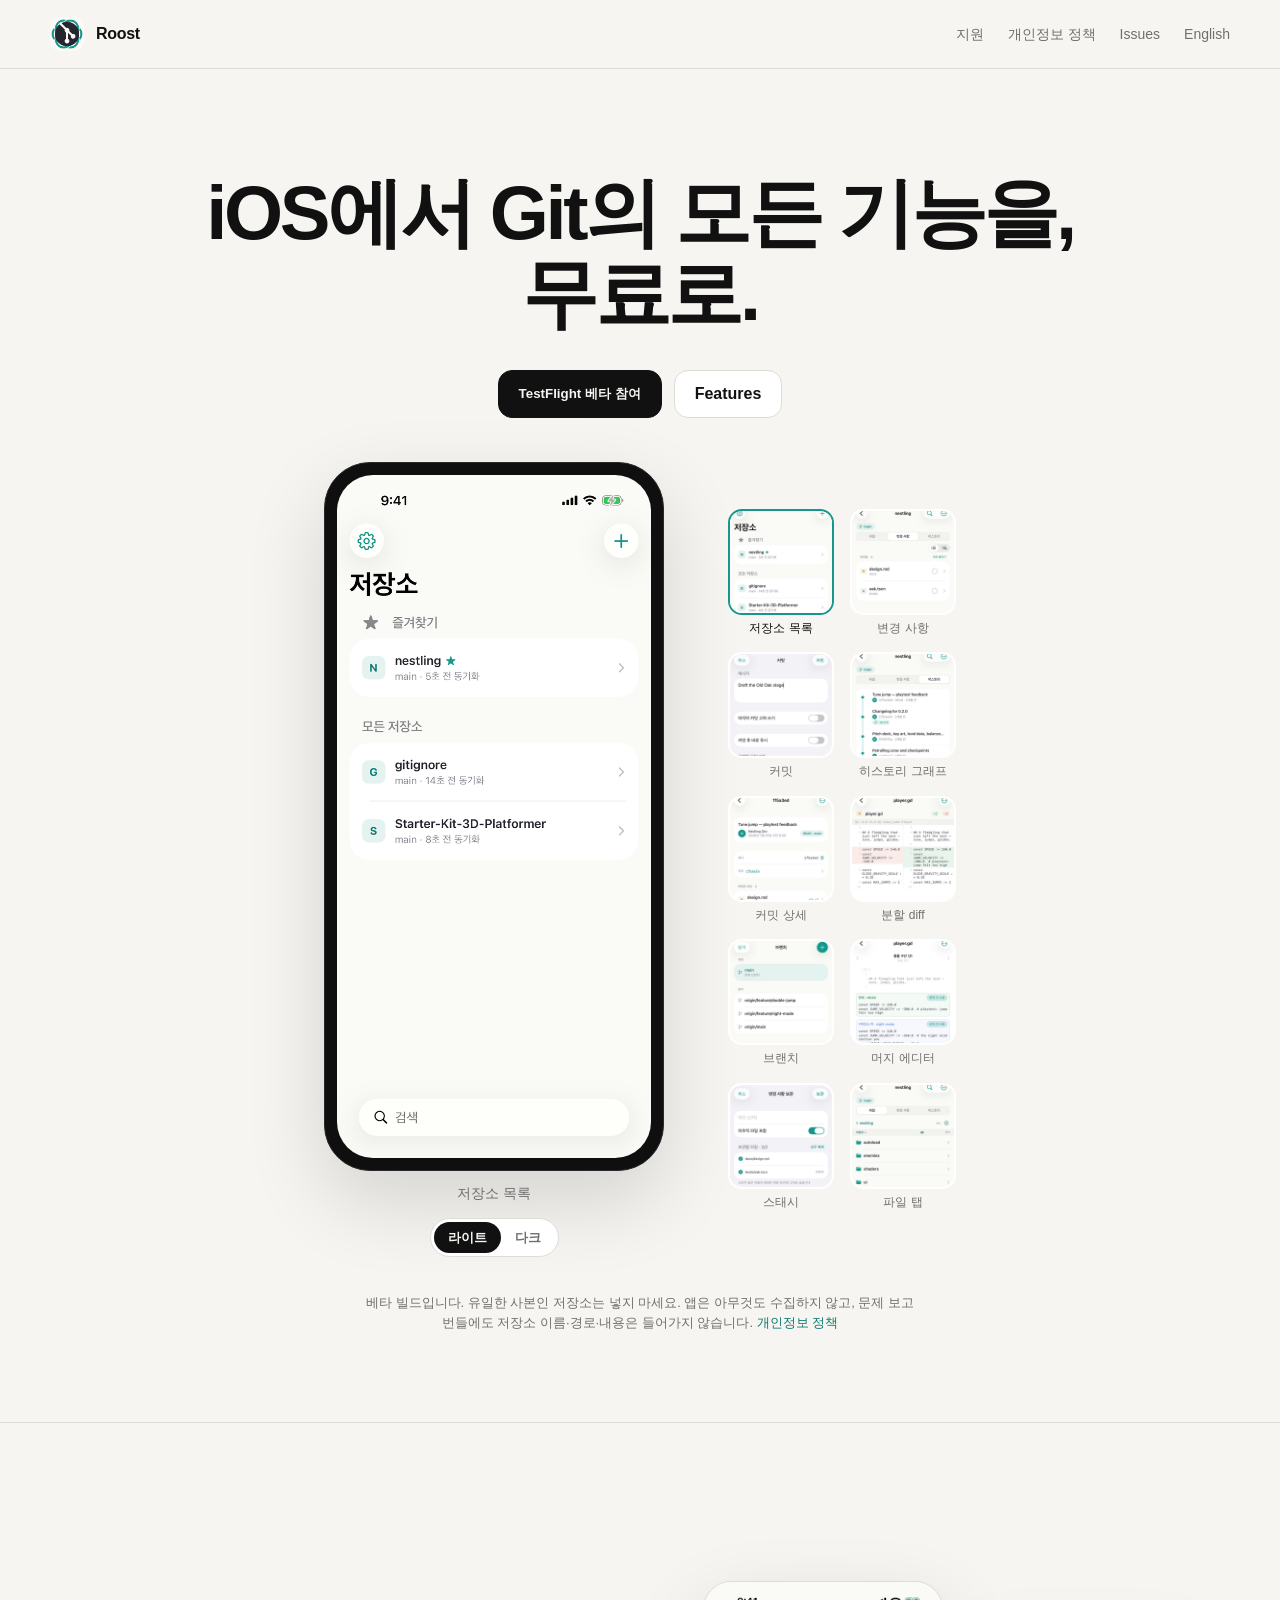
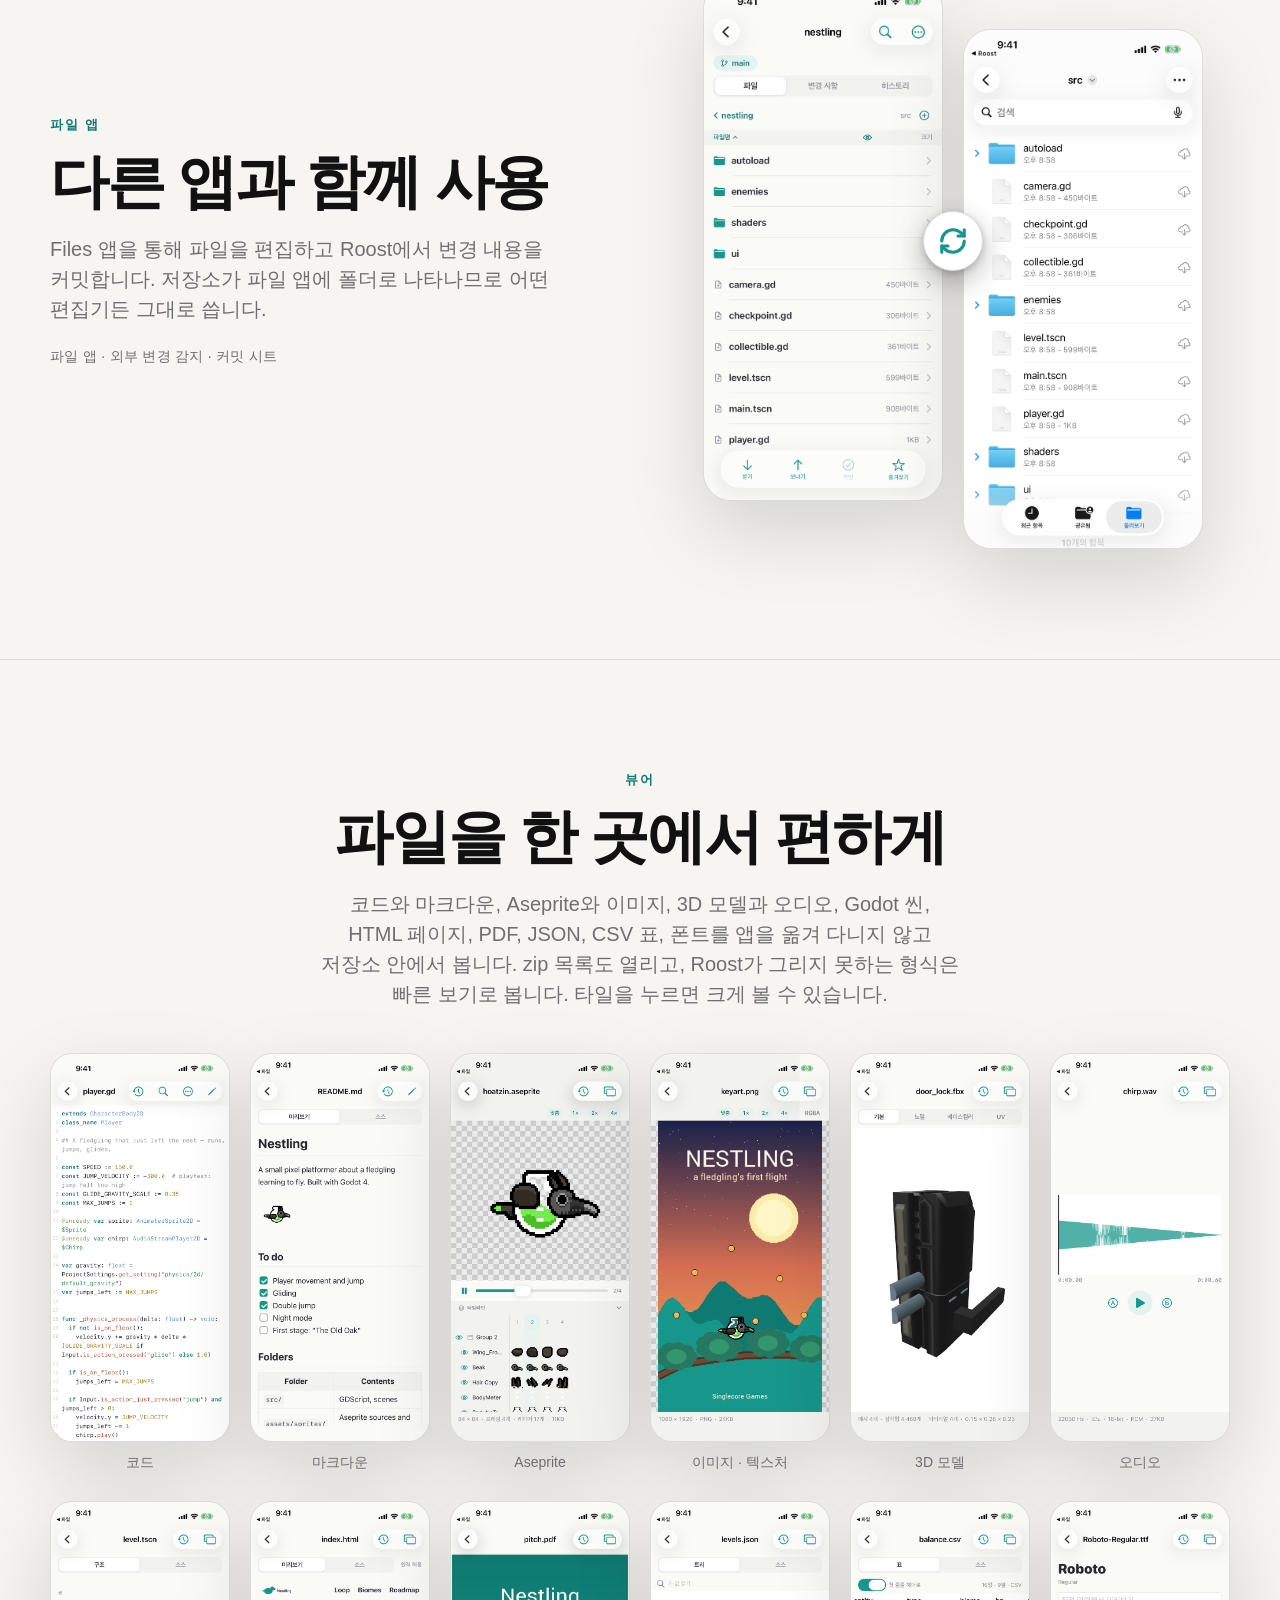
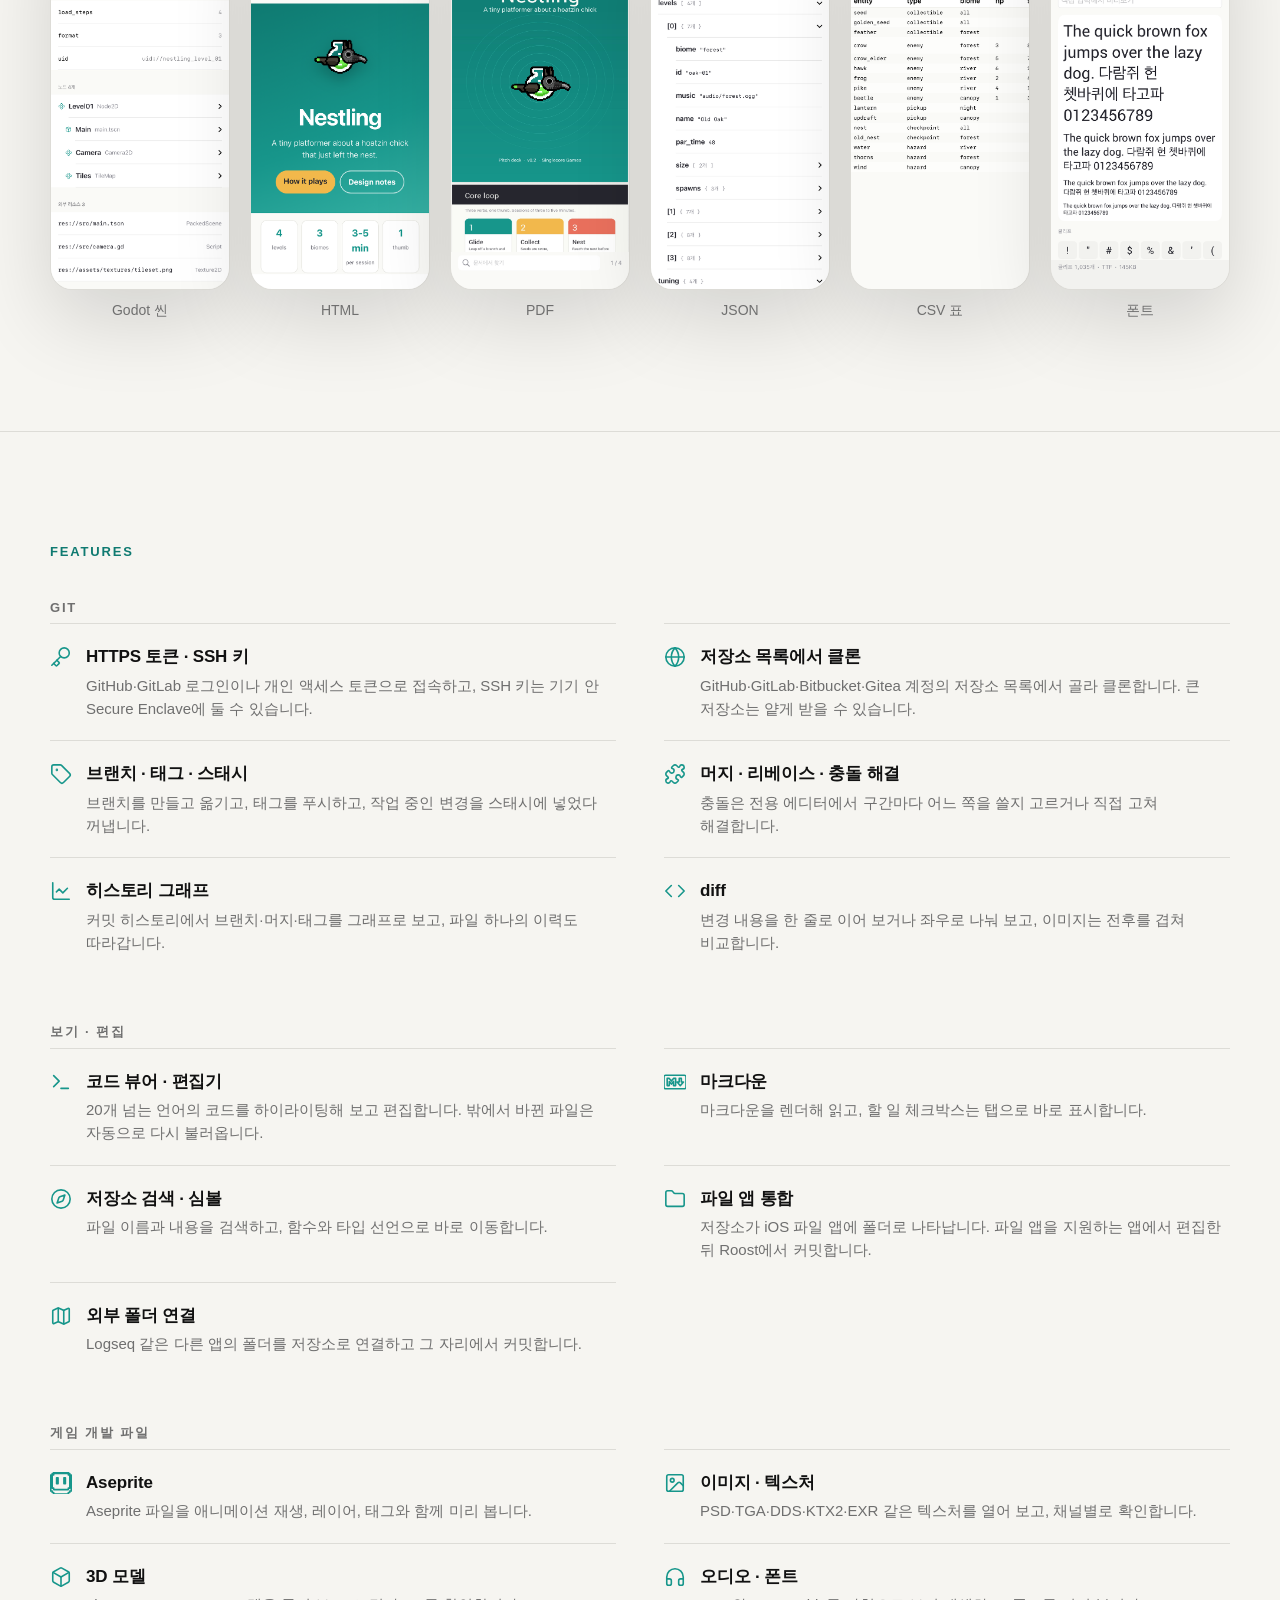
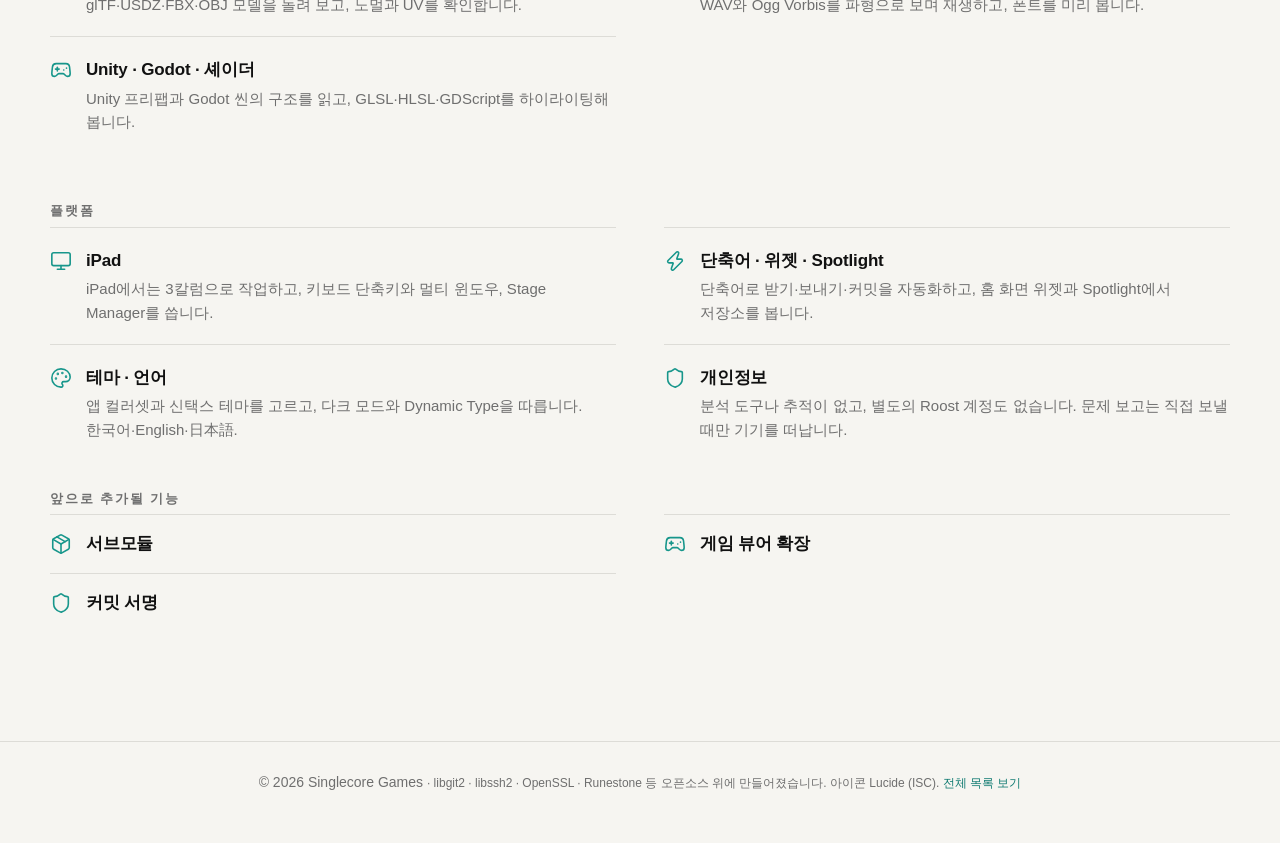
==== commit 0d6bc9ef: "Viewer tiles: highlighted GDScript, key art, image pitch deck, styled docs site, expanded JSON, full" ====
--- a/ko/index.html
+++ b/ko/index.html
@@ -56,6 +56,12 @@
           <button class="btn primary" type="submit" autofocus>닫기</button>
         </form>
       </dialog>
+      <!-- 스크린샷 확대 보기 — 뷰어 타일·파일 앱 쌍을 누르면 연다 [2026-09-15] -->
+      <dialog class="lightbox" id="lightbox" aria-label="스크린샷 크게 보기">
+        <button type="button" class="lightbox-close" data-lightbox-close aria-label="닫기">×</button>
+        <img id="lightbox-img" alt="" width="603" height="1311">
+        <p id="lightbox-cap"></p>
+      </dialog>
       <a class="btn" href="#features">Features</a>
     </div>
   </section>
@@ -95,7 +101,7 @@
         <p>Files 앱을 통해 파일을 편집하고 Roost에서 변경 내용을 커밋합니다. 저장소가 파일 앱에 폴더로 나타나므로 어떤 편집기든 그대로 씁니다.</p>
         <div class="meta">파일 앱 · 외부 변경 감지 · 커밋 시트</div>
       </div>
-      <div class="visual"><div class="pair linked"><img class="phone" src="../screenshots/ko-light/02-files.png" data-shot-src="../screenshots/ko-{mode}/02-files.png" alt="다른 앱과 함께 사용" width="603" height="1311"><span class="link-mark" aria-hidden="true"><svg viewBox="0 0 24 24" fill="none" stroke="currentColor" stroke-width="2" stroke-linecap="round" stroke-linejoin="round"><path d="M3 12a9 9 0 0 1 9-9 9.75 9.75 0 0 1 6.74 2.74L21 8"/><path d="M21 3v5h-5"/><path d="M21 12a9 9 0 0 1-9 9 9.75 9.75 0 0 1-6.74-2.74L3 16"/><path d="M3 21v-5h5"/></svg></span><img class="phone" src="../screenshots/ko-light/10-files-app.png" data-shot-src="../screenshots/ko-{mode}/10-files-app.png" alt="같은 폴더를 연 iOS 파일 앱" width="603" height="1311"></div></div>
+      <div class="visual"><div class="pair linked"><button type="button" class="zoom" data-zoom aria-label="다른 앱과 함께 사용"><img class="phone" src="../screenshots/ko-light/02-files.png" data-shot-src="../screenshots/ko-{mode}/02-files.png" alt="다른 앱과 함께 사용" width="603" height="1311"></button><span class="link-mark" aria-hidden="true"><svg viewBox="0 0 24 24" fill="none" stroke="currentColor" stroke-width="2" stroke-linecap="round" stroke-linejoin="round"><path d="M3 12a9 9 0 0 1 9-9 9.75 9.75 0 0 1 6.74 2.74L21 8"/><path d="M21 3v5h-5"/><path d="M21 12a9 9 0 0 1-9 9 9.75 9.75 0 0 1-6.74-2.74L3 16"/><path d="M3 21v-5h5"/></svg></span><button type="button" class="zoom" data-zoom aria-label="같은 폴더를 연 iOS 파일 앱"><img class="phone" src="../screenshots/ko-light/10-files-app.png" data-shot-src="../screenshots/ko-{mode}/10-files-app.png" alt="같은 폴더를 연 iOS 파일 앱" width="603" height="1311"></button></div></div>
     </div>
   </section>
   <section class="feature viewers" id="viewers">
@@ -103,21 +109,21 @@
       <div class="copy narrow center">
         <div class="eyebrow">뷰어</div>
         <h2>파일을 한 곳에서 편하게</h2>
-        <p>코드와 마크다운, Aseprite와 텍스처, 3D 모델과 오디오, Godot 씬, PDF, JSON, CSV 표, zip 목록, HTML 페이지를 앱을 옮겨 다니지 않고 저장소 안에서 봅니다. Roost가 그리지 못하는 형식은 빠른 보기로 봅니다.</p>
+        <p>코드와 마크다운, Aseprite와 이미지, 3D 모델과 오디오, Godot 씬, HTML 페이지, PDF, JSON, CSV 표, 폰트를 앱을 옮겨 다니지 않고 저장소 안에서 봅니다. zip 목록도 열리고, Roost가 그리지 못하는 형식은 빠른 보기로 봅니다. 타일을 누르면 크게 볼 수 있습니다.</p>
       </div>
       <div class="tiles">
-        <figure class="tile"><img src="../screenshots/ko-light/11-viewer-code.png" data-shot-src="../screenshots/ko-{mode}/11-viewer-code.png" alt="코드" width="603" height="1311" loading="lazy"><figcaption>코드</figcaption></figure>
-        <figure class="tile"><img src="../screenshots/ko-light/12-viewer-markdown.png" data-shot-src="../screenshots/ko-{mode}/12-viewer-markdown.png" alt="마크다운" width="603" height="1311" loading="lazy"><figcaption>마크다운</figcaption></figure>
-        <figure class="tile"><img src="../screenshots/ko-light/08-viewers.png" data-shot-src="../screenshots/ko-{mode}/08-viewers.png" alt="Aseprite" width="603" height="1311" loading="lazy"><figcaption>Aseprite</figcaption></figure>
-        <figure class="tile"><img src="../screenshots/ko-light/13-viewer-image.png" data-shot-src="../screenshots/ko-{mode}/13-viewer-image.png" alt="이미지 · 텍스처" width="603" height="1311" loading="lazy"><figcaption>이미지 · 텍스처</figcaption></figure>
-        <figure class="tile"><img src="../screenshots/ko-light/09-viewers-fbx.png" data-shot-src="../screenshots/ko-{mode}/09-viewers-fbx.png" alt="3D 모델" width="603" height="1311" loading="lazy"><figcaption>3D 모델</figcaption></figure>
-        <figure class="tile"><img src="../screenshots/ko-light/14-viewer-audio.png" data-shot-src="../screenshots/ko-{mode}/14-viewer-audio.png" alt="오디오" width="603" height="1311" loading="lazy"><figcaption>오디오</figcaption></figure>
-        <figure class="tile"><img src="../screenshots/ko-light/15-viewer-scene.png" data-shot-src="../screenshots/ko-{mode}/15-viewer-scene.png" alt="Godot 씬" width="603" height="1311" loading="lazy"><figcaption>Godot 씬</figcaption></figure>
-        <figure class="tile"><img src="../screenshots/ko-light/16-viewer-html.png" data-shot-src="../screenshots/ko-{mode}/16-viewer-html.png" alt="HTML" width="603" height="1311" loading="lazy"><figcaption>HTML</figcaption></figure>
-        <figure class="tile"><img src="../screenshots/ko-light/17-viewer-pdf.png" data-shot-src="../screenshots/ko-{mode}/17-viewer-pdf.png" alt="PDF" width="603" height="1311" loading="lazy"><figcaption>PDF</figcaption></figure>
-        <figure class="tile"><img src="../screenshots/ko-light/18-viewer-json.png" data-shot-src="../screenshots/ko-{mode}/18-viewer-json.png" alt="JSON" width="603" height="1311" loading="lazy"><figcaption>JSON</figcaption></figure>
-        <figure class="tile"><img src="../screenshots/ko-light/19-viewer-table.png" data-shot-src="../screenshots/ko-{mode}/19-viewer-table.png" alt="CSV 표" width="603" height="1311" loading="lazy"><figcaption>CSV 표</figcaption></figure>
-        <figure class="tile"><img src="../screenshots/ko-light/20-viewer-archive.png" data-shot-src="../screenshots/ko-{mode}/20-viewer-archive.png" alt="zip 목록" width="603" height="1311" loading="lazy"><figcaption>zip 목록</figcaption></figure>
+        <figure class="tile"><button type="button" class="zoom" data-zoom aria-label="코드"><img src="../screenshots/ko-light/11-viewer-code.png" data-shot-src="../screenshots/ko-{mode}/11-viewer-code.png" alt="코드" width="603" height="1311" loading="lazy"></button><figcaption>코드</figcaption></figure>
+        <figure class="tile"><button type="button" class="zoom" data-zoom aria-label="마크다운"><img src="../screenshots/ko-light/12-viewer-markdown.png" data-shot-src="../screenshots/ko-{mode}/12-viewer-markdown.png" alt="마크다운" width="603" height="1311" loading="lazy"></button><figcaption>마크다운</figcaption></figure>
+        <figure class="tile"><button type="button" class="zoom" data-zoom aria-label="Aseprite"><img src="../screenshots/ko-light/08-viewers.png" data-shot-src="../screenshots/ko-{mode}/08-viewers.png" alt="Aseprite" width="603" height="1311" loading="lazy"></button><figcaption>Aseprite</figcaption></figure>
+        <figure class="tile"><button type="button" class="zoom" data-zoom aria-label="이미지 · 텍스처"><img src="../screenshots/ko-light/13-viewer-image.png" data-shot-src="../screenshots/ko-{mode}/13-viewer-image.png" alt="이미지 · 텍스처" width="603" height="1311" loading="lazy"></button><figcaption>이미지 · 텍스처</figcaption></figure>
+        <figure class="tile"><button type="button" class="zoom" data-zoom aria-label="3D 모델"><img src="../screenshots/ko-light/09-viewers-fbx.png" data-shot-src="../screenshots/ko-{mode}/09-viewers-fbx.png" alt="3D 모델" width="603" height="1311" loading="lazy"></button><figcaption>3D 모델</figcaption></figure>
+        <figure class="tile"><button type="button" class="zoom" data-zoom aria-label="오디오"><img src="../screenshots/ko-light/14-viewer-audio.png" data-shot-src="../screenshots/ko-{mode}/14-viewer-audio.png" alt="오디오" width="603" height="1311" loading="lazy"></button><figcaption>오디오</figcaption></figure>
+        <figure class="tile"><button type="button" class="zoom" data-zoom aria-label="Godot 씬"><img src="../screenshots/ko-light/15-viewer-scene.png" data-shot-src="../screenshots/ko-{mode}/15-viewer-scene.png" alt="Godot 씬" width="603" height="1311" loading="lazy"></button><figcaption>Godot 씬</figcaption></figure>
+        <figure class="tile"><button type="button" class="zoom" data-zoom aria-label="HTML"><img src="../screenshots/ko-light/16-viewer-html.png" data-shot-src="../screenshots/ko-{mode}/16-viewer-html.png" alt="HTML" width="603" height="1311" loading="lazy"></button><figcaption>HTML</figcaption></figure>
+        <figure class="tile"><button type="button" class="zoom" data-zoom aria-label="PDF"><img src="../screenshots/ko-light/17-viewer-pdf.png" data-shot-src="../screenshots/ko-{mode}/17-viewer-pdf.png" alt="PDF" width="603" height="1311" loading="lazy"></button><figcaption>PDF</figcaption></figure>
+        <figure class="tile"><button type="button" class="zoom" data-zoom aria-label="JSON"><img src="../screenshots/ko-light/18-viewer-json.png" data-shot-src="../screenshots/ko-{mode}/18-viewer-json.png" alt="JSON" width="603" height="1311" loading="lazy"></button><figcaption>JSON</figcaption></figure>
+        <figure class="tile"><button type="button" class="zoom" data-zoom aria-label="CSV 표"><img src="../screenshots/ko-light/19-viewer-table.png" data-shot-src="../screenshots/ko-{mode}/19-viewer-table.png" alt="CSV 표" width="603" height="1311" loading="lazy"></button><figcaption>CSV 표</figcaption></figure>
+        <figure class="tile"><button type="button" class="zoom" data-zoom aria-label="폰트"><img src="../screenshots/ko-light/20-viewer-font.png" data-shot-src="../screenshots/ko-{mode}/20-viewer-font.png" alt="폰트" width="603" height="1311" loading="lazy"></button><figcaption>폰트</figcaption></figure>
       </div>
     </div>
   </section>
@@ -210,6 +216,16 @@
     var th = e.target.closest(".thumb");
     if (th) select(th);
     if (e.target.closest("[data-beta-cta]")) { var d = document.getElementById("beta-dialog"); if (d && d.showModal) d.showModal(); }
+    var z = e.target.closest("[data-zoom]");
+    var lb = document.getElementById("lightbox");
+    if (z && lb && lb.showModal) {
+      var img = z.querySelector("img");
+      document.getElementById("lightbox-img").src = img.currentSrc || img.src;
+      document.getElementById("lightbox-img").alt = img.alt;
+      document.getElementById("lightbox-cap").textContent = z.getAttribute("aria-label") || img.alt;
+      lb.showModal();
+    }
+    if (lb && lb.open && !z && e.target.closest("#lightbox") === lb) lb.close();
   });
   apply();
 })();
--- a/assets/site.css
+++ b/assets/site.css
@@ -70,6 +70,9 @@
 .visual .pair .phone:last-child { margin-top: 48px; }
 /* 연결된 쌍 — Roost 파일 목록 ⇄ 파일 앱. 폰 크기·간격·높이 차는 다른 쌍과 같고, 동기화 배지가 그 위에 겹친다 */
 .visual .pair.linked { position: relative; }
+.visual .pair .zoom { width: min(240px, 46%); }
+.visual .pair .zoom .phone { width: 100%; }
+.visual .pair .zoom:last-of-type { margin-top: 48px; }
 .link-mark { position: absolute; left: 50%; top: 50%; transform: translate(-50%, -50%); width: 60px; height: 60px; border-radius: 50%;
   display: flex; align-items: center; justify-content: center; color: var(--accent); background: var(--paper); border: 1px solid var(--line);
   box-shadow: 0 10px 28px rgba(0, 0, 0, .28), 0 2px 6px rgba(0, 0, 0, .18); }
@@ -84,6 +87,14 @@
 .tile img { width: 100%; height: auto; border-radius: 22px; border: 1px solid var(--line);
   box-shadow: var(--shadow); background: var(--paper); display: block; }
 .tile figcaption { margin-top: 10px; text-align: center; font-size: 14px; color: var(--muted); }
+/* 확대 보기 — 타일(button.zoom)과 파일 앱 쌍을 누르면 dialog에 원본 크기로 */
+.zoom { display: block; width: 100%; padding: 0; border: 0; background: none; cursor: zoom-in; border-radius: 22px; color: inherit; font: inherit; }
+.zoom:focus-visible { outline: 3px solid var(--accent); outline-offset: 4px; }
+.lightbox { border: 0; padding: 0; background: transparent; width: fit-content; max-width: calc(100vw - 32px); max-height: none; overflow: visible; margin: auto; }
+.lightbox::backdrop { background: rgba(0, 0, 0, .72); backdrop-filter: blur(8px); }
+.lightbox img { display: block; width: auto; height: min(88vh, 1311px); max-width: calc(100vw - 32px); object-fit: contain; border-radius: 28px; border: 1px solid rgba(255, 255, 255, .18); box-shadow: 0 30px 80px rgba(0, 0, 0, .5); background: var(--paper); cursor: zoom-out; }
+.lightbox p { margin: 12px 0 0; text-align: center; color: #fff; font-size: 14px; opacity: .85; }
+.lightbox-close { position: absolute; top: -14px; right: -14px; width: 40px; height: 40px; border-radius: 50%; border: 1px solid var(--line); background: var(--bg); color: var(--ink); font-size: 24px; line-height: 1; cursor: pointer; box-shadow: var(--shadow); }
 
 /* 게임 개발 · 가격 · 마지막 — 가운데 정렬 */
 .game, .pricing, .final { text-align: center; }
@@ -149,10 +160,14 @@
   .visual .phone { width: min(260px, 72vw); }
   .visual .pair .phone { width: 46%; }
   .visual .pair .phone:last-child { margin-top: 32px; }
+  .visual .pair .zoom { width: 46%; }
+  .visual .pair .zoom:last-of-type { margin-top: 32px; }
   .tiles { grid-template-columns: none; grid-auto-flow: column; grid-template-rows: auto auto; grid-auto-columns: 128px; gap: 16px 12px;
     margin-top: 28px; overflow-x: auto; padding: 4px 0 8px; scroll-snap-type: x proximity; }
   .tile { scroll-snap-align: start; }
   .tile img { border-radius: 16px; }
+  .zoom { border-radius: 16px; }
+  .lightbox img { height: auto; width: min(100vw - 32px, 420px); border-radius: 22px; }
   .tile figcaption { font-size: 12px; margin-top: 6px; }
   .link-mark { width: 48px; height: 48px; }
   .link-mark svg { width: 24px; height: 24px; }
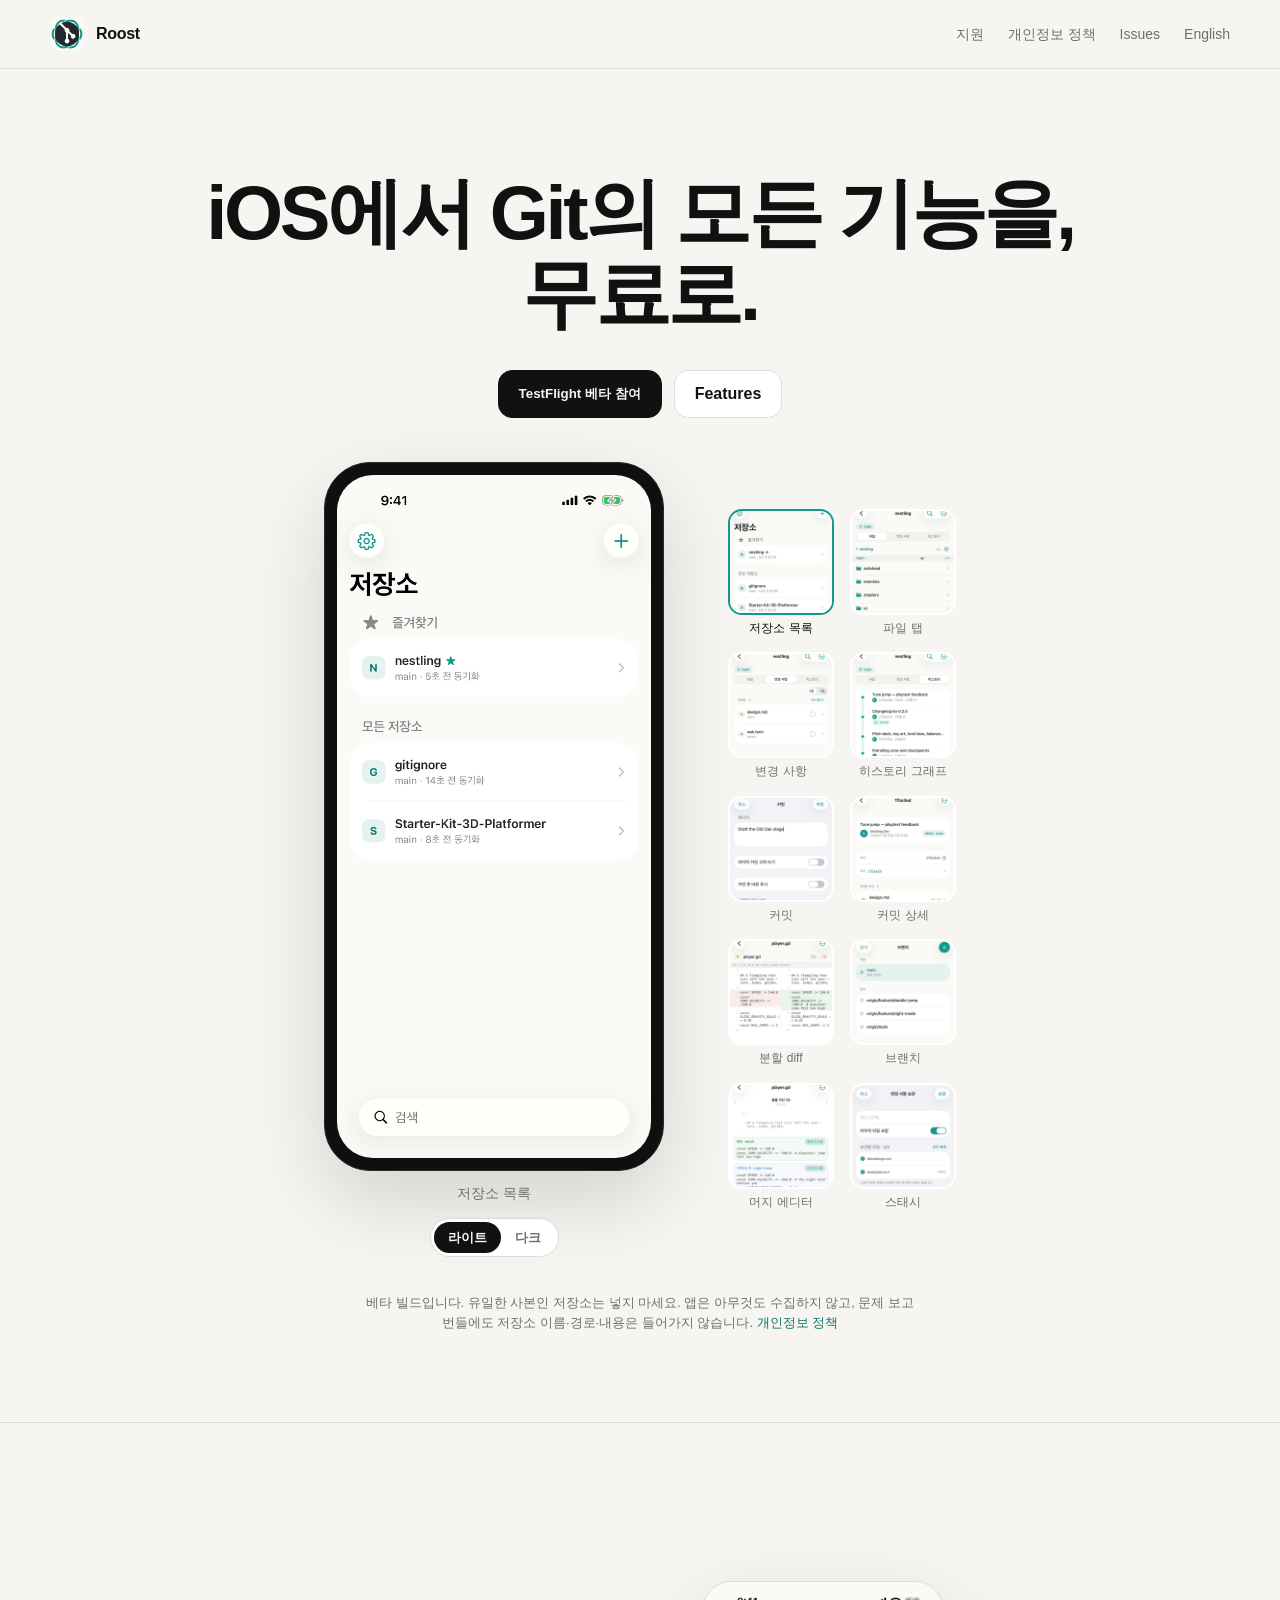
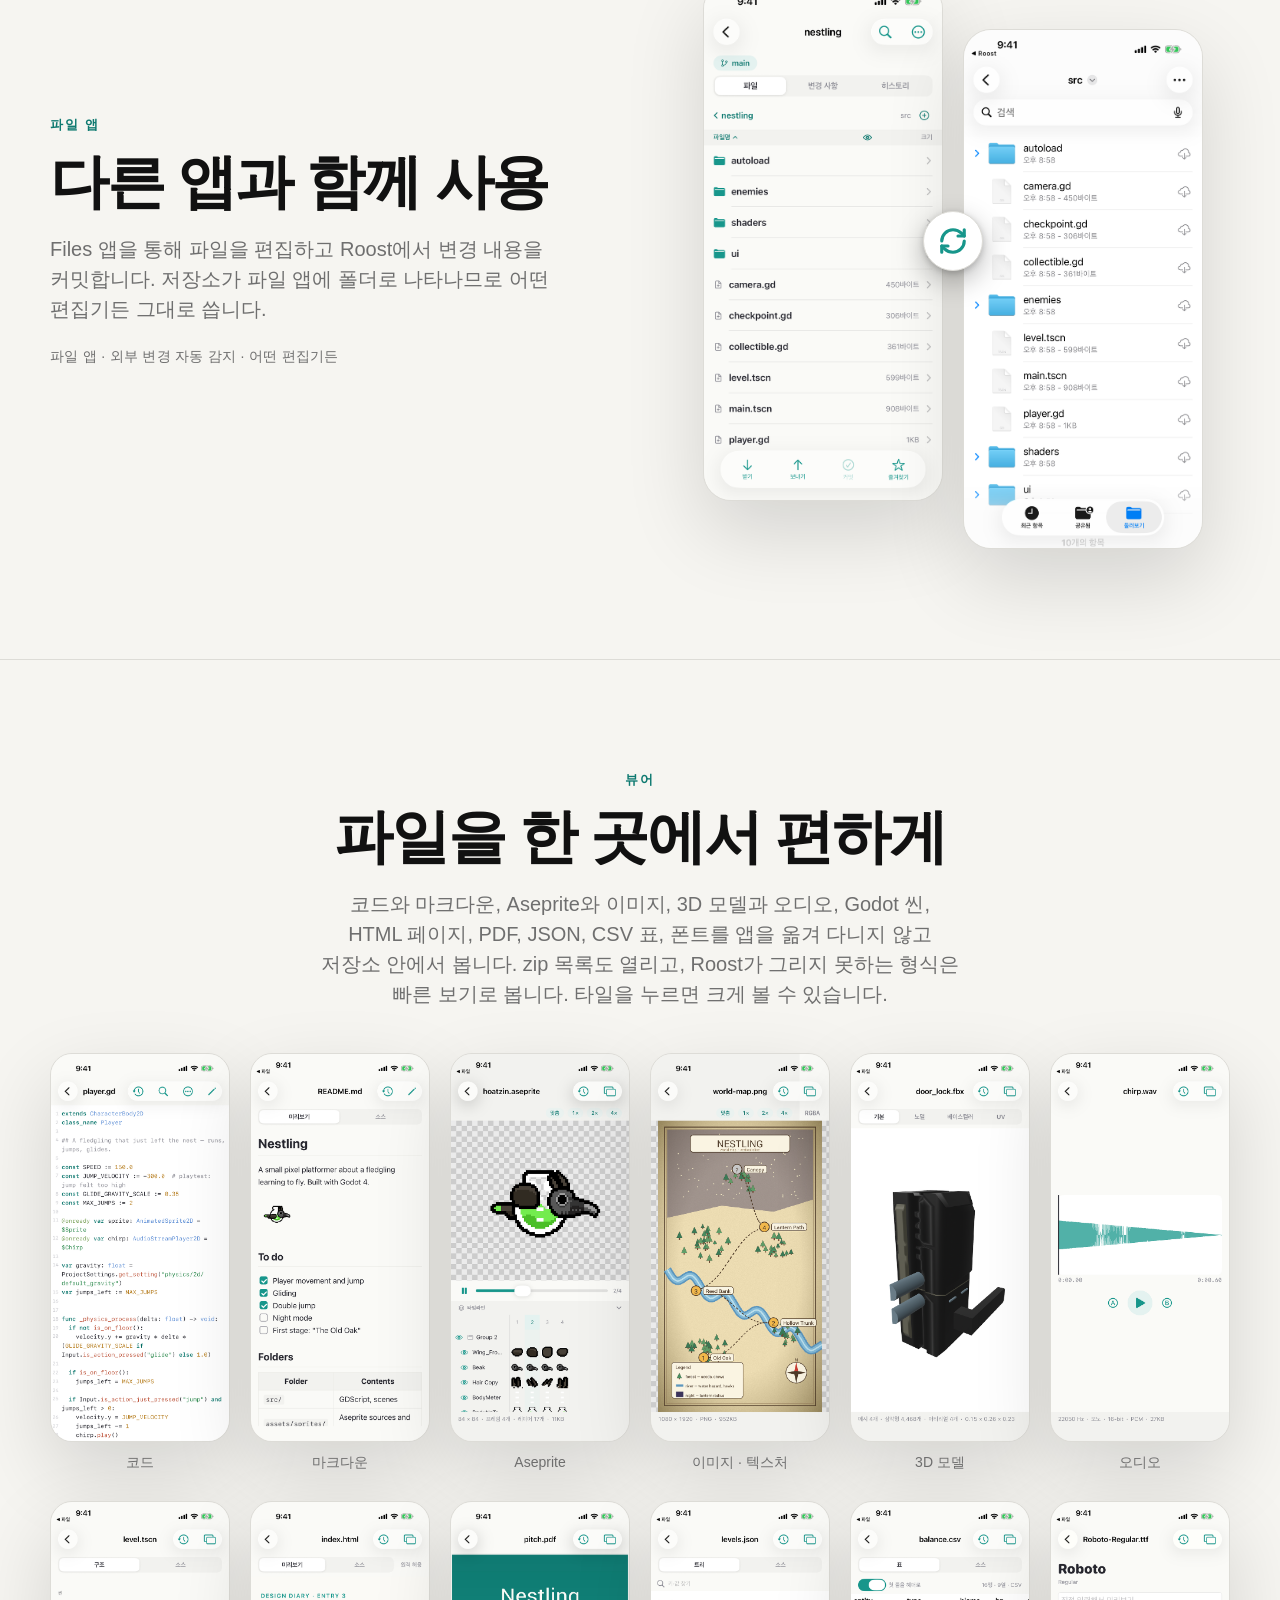
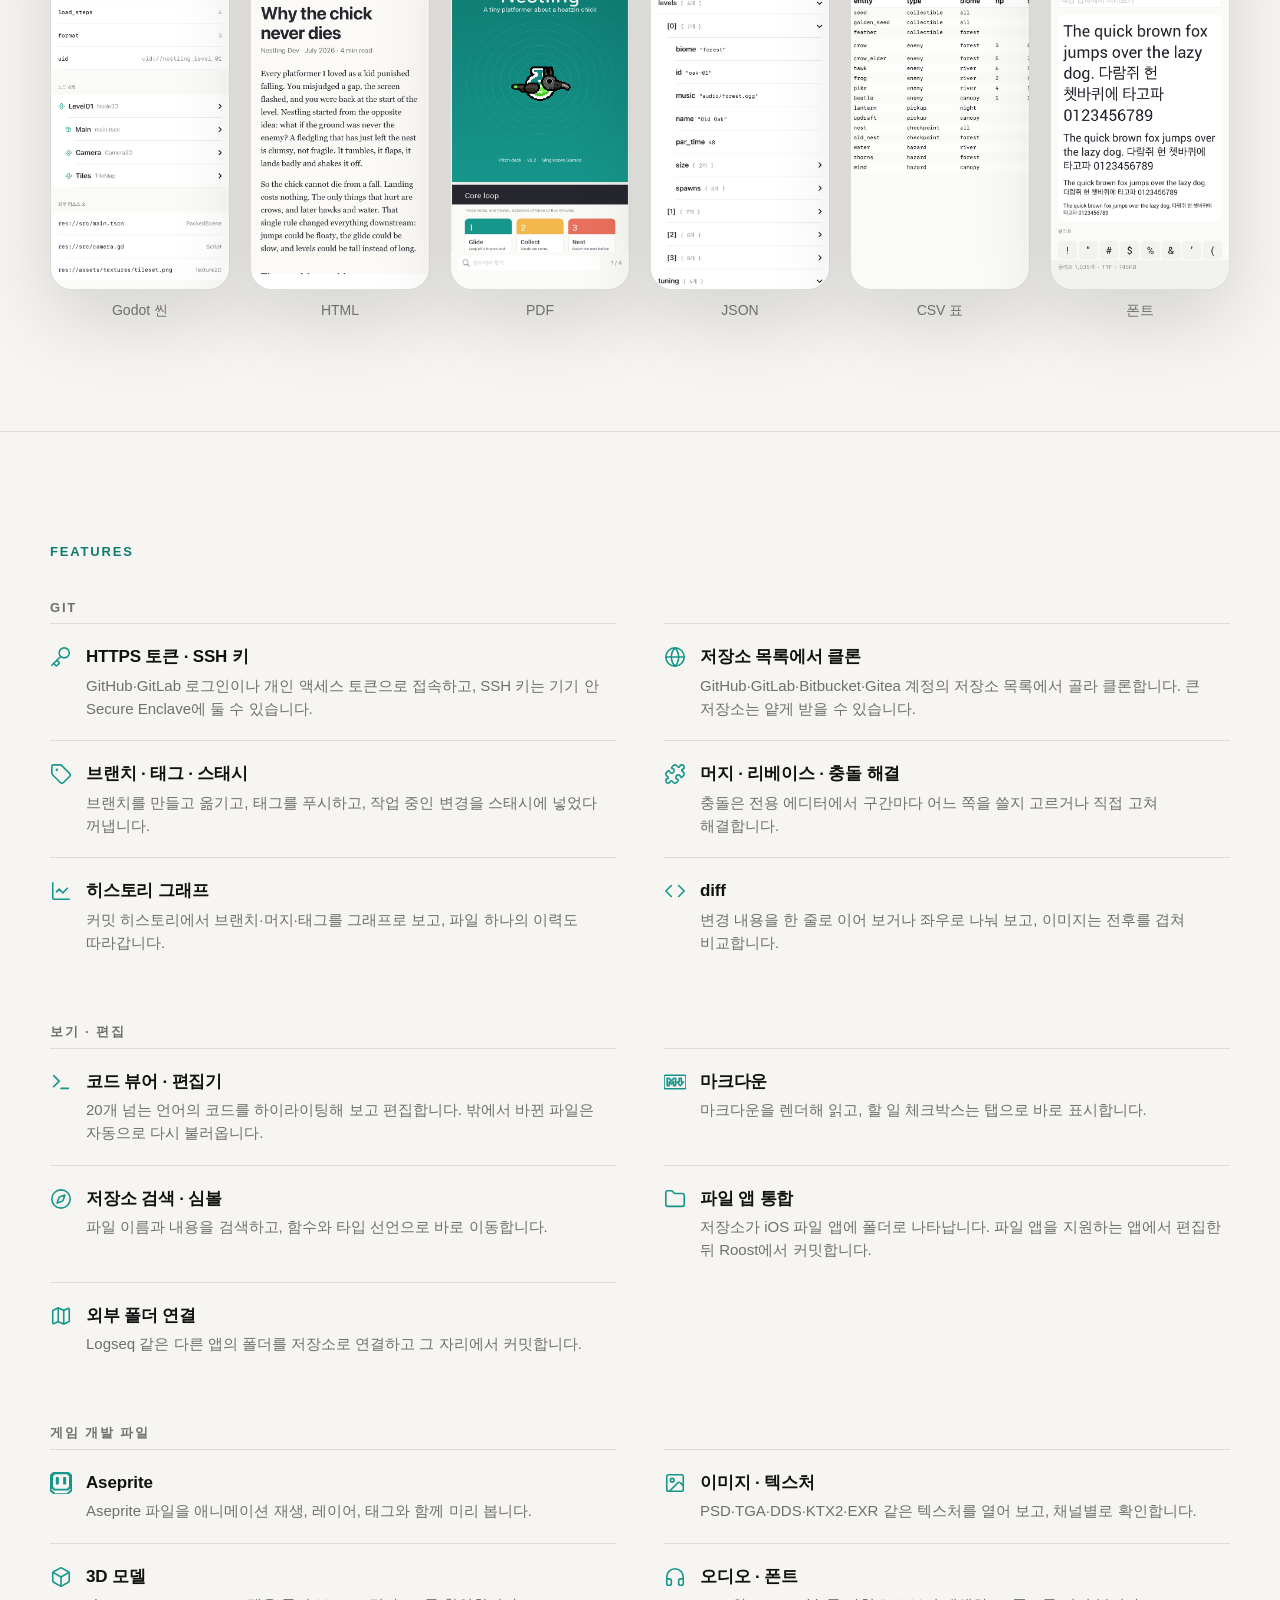
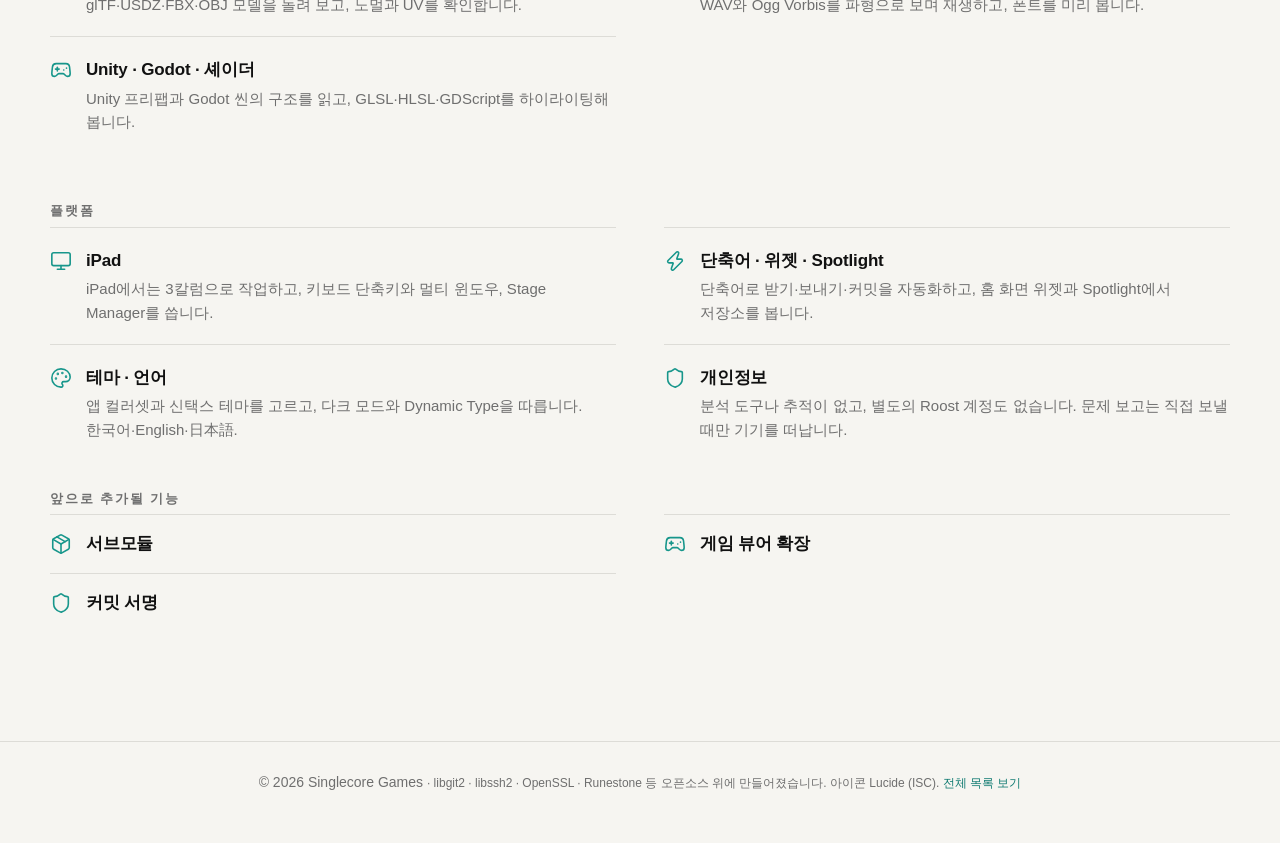
==== commit 2ca55fc2: "Gallery in app-tab order; Files section meta line; image tile is a hand-drawn world map, HTML tile a" ====
--- a/ko/index.html
+++ b/ko/index.html
@@ -78,15 +78,15 @@
       </div>
       <div class="thumbs">
         <button class="thumb active" type="button" data-shot="01-repo-list" aria-label="저장소 목록"><img src="../screenshots/ko-light/thumbs/01-repo-list.png" alt="" width="212" height="212" loading="lazy"><span>저장소 목록</span></button>
+        <button class="thumb" type="button" data-shot="02-files" aria-label="파일 탭"><img src="../screenshots/ko-light/thumbs/02-files.png" alt="" width="212" height="212" loading="lazy"><span>파일 탭</span></button>
         <button class="thumb" type="button" data-shot="22-changes" aria-label="변경 사항"><img src="../screenshots/ko-light/thumbs/22-changes.png" alt="" width="212" height="212" loading="lazy"><span>변경 사항</span></button>
+        <button class="thumb" type="button" data-shot="04-history-graph" aria-label="히스토리 그래프"><img src="../screenshots/ko-light/thumbs/04-history-graph.png" alt="" width="212" height="212" loading="lazy"><span>히스토리 그래프</span></button>
         <button class="thumb" type="button" data-shot="03-changes-commit" aria-label="커밋"><img src="../screenshots/ko-light/thumbs/03-changes-commit.png" alt="" width="212" height="212" loading="lazy"><span>커밋</span></button>
-        <button class="thumb" type="button" data-shot="04-history-graph" aria-label="히스토리 그래프"><img src="../screenshots/ko-light/thumbs/04-history-graph.png" alt="" width="212" height="212" loading="lazy"><span>히스토리 그래프</span></button>
         <button class="thumb" type="button" data-shot="21-commit-detail" aria-label="커밋 상세"><img src="../screenshots/ko-light/thumbs/21-commit-detail.png" alt="" width="212" height="212" loading="lazy"><span>커밋 상세</span></button>
         <button class="thumb" type="button" data-shot="05-diff-split" aria-label="분할 diff"><img src="../screenshots/ko-light/thumbs/05-diff-split.png" alt="" width="212" height="212" loading="lazy"><span>분할 diff</span></button>
         <button class="thumb" type="button" data-shot="07-branches" aria-label="브랜치"><img src="../screenshots/ko-light/thumbs/07-branches.png" alt="" width="212" height="212" loading="lazy"><span>브랜치</span></button>
         <button class="thumb" type="button" data-shot="06-merge-editor" aria-label="머지 에디터"><img src="../screenshots/ko-light/thumbs/06-merge-editor.png" alt="" width="212" height="212" loading="lazy"><span>머지 에디터</span></button>
         <button class="thumb" type="button" data-shot="23-stash" aria-label="스태시"><img src="../screenshots/ko-light/thumbs/23-stash.png" alt="" width="212" height="212" loading="lazy"><span>스태시</span></button>
-        <button class="thumb" type="button" data-shot="02-files" aria-label="파일 탭"><img src="../screenshots/ko-light/thumbs/02-files.png" alt="" width="212" height="212" loading="lazy"><span>파일 탭</span></button>
       </div>
     </div>
       <p class="small beta-note" id="beta">베타 빌드입니다. 유일한 사본인 저장소는 넣지 마세요. 앱은 아무것도 수집하지 않고, 문제 보고 번들에도 저장소 이름·경로·내용은 들어가지 않습니다. <a href="../privacy.html">개인정보 정책</a></p>
@@ -99,7 +99,7 @@
         <div class="eyebrow">파일 앱</div>
         <h2>다른 앱과 함께 사용</h2>
         <p>Files 앱을 통해 파일을 편집하고 Roost에서 변경 내용을 커밋합니다. 저장소가 파일 앱에 폴더로 나타나므로 어떤 편집기든 그대로 씁니다.</p>
-        <div class="meta">파일 앱 · 외부 변경 감지 · 커밋 시트</div>
+        <div class="meta">파일 앱 · 외부 변경 자동 감지 · 어떤 편집기든</div>
       </div>
       <div class="visual"><div class="pair linked"><button type="button" class="zoom" data-zoom aria-label="다른 앱과 함께 사용"><img class="phone" src="../screenshots/ko-light/02-files.png" data-shot-src="../screenshots/ko-{mode}/02-files.png" alt="다른 앱과 함께 사용" width="603" height="1311"></button><span class="link-mark" aria-hidden="true"><svg viewBox="0 0 24 24" fill="none" stroke="currentColor" stroke-width="2" stroke-linecap="round" stroke-linejoin="round"><path d="M3 12a9 9 0 0 1 9-9 9.75 9.75 0 0 1 6.74 2.74L21 8"/><path d="M21 3v5h-5"/><path d="M21 12a9 9 0 0 1-9 9 9.75 9.75 0 0 1-6.74-2.74L3 16"/><path d="M3 21v-5h5"/></svg></span><button type="button" class="zoom" data-zoom aria-label="같은 폴더를 연 iOS 파일 앱"><img class="phone" src="../screenshots/ko-light/10-files-app.png" data-shot-src="../screenshots/ko-{mode}/10-files-app.png" alt="같은 폴더를 연 iOS 파일 앱" width="603" height="1311"></button></div></div>
     </div>
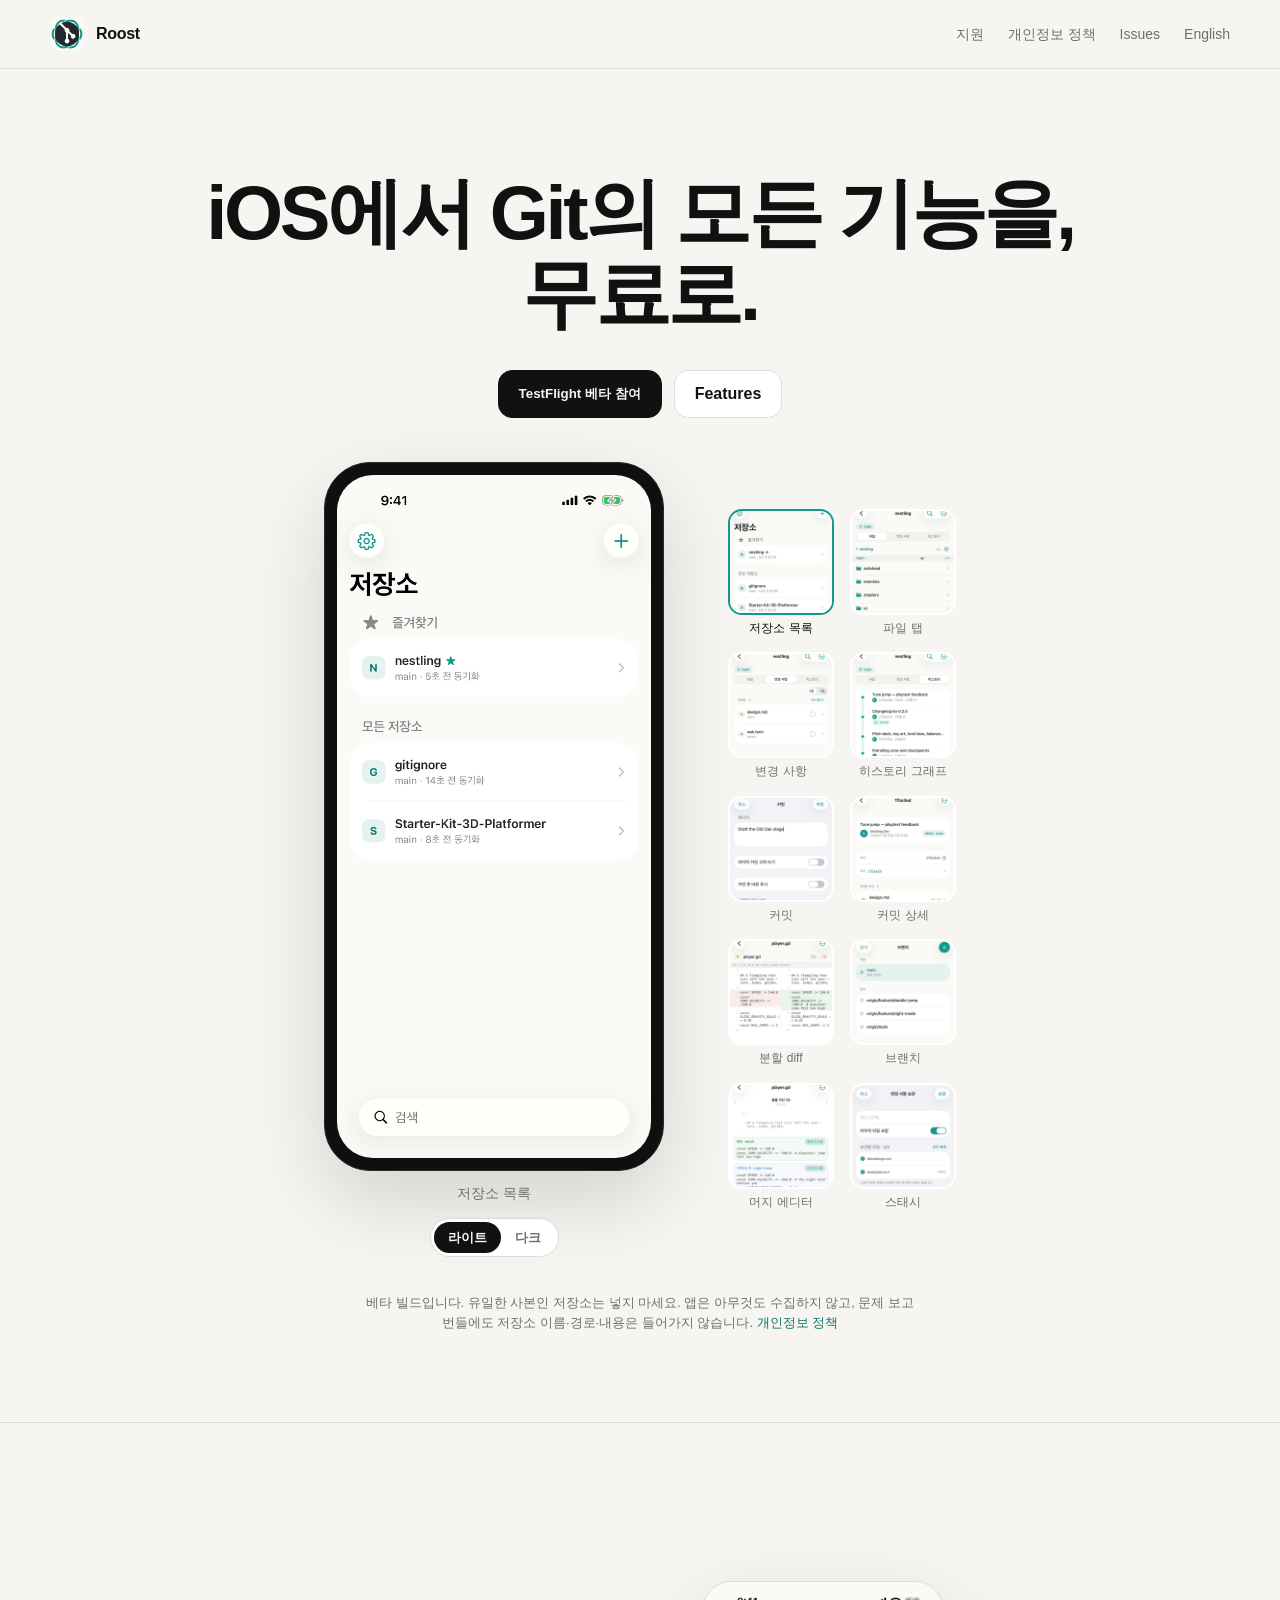
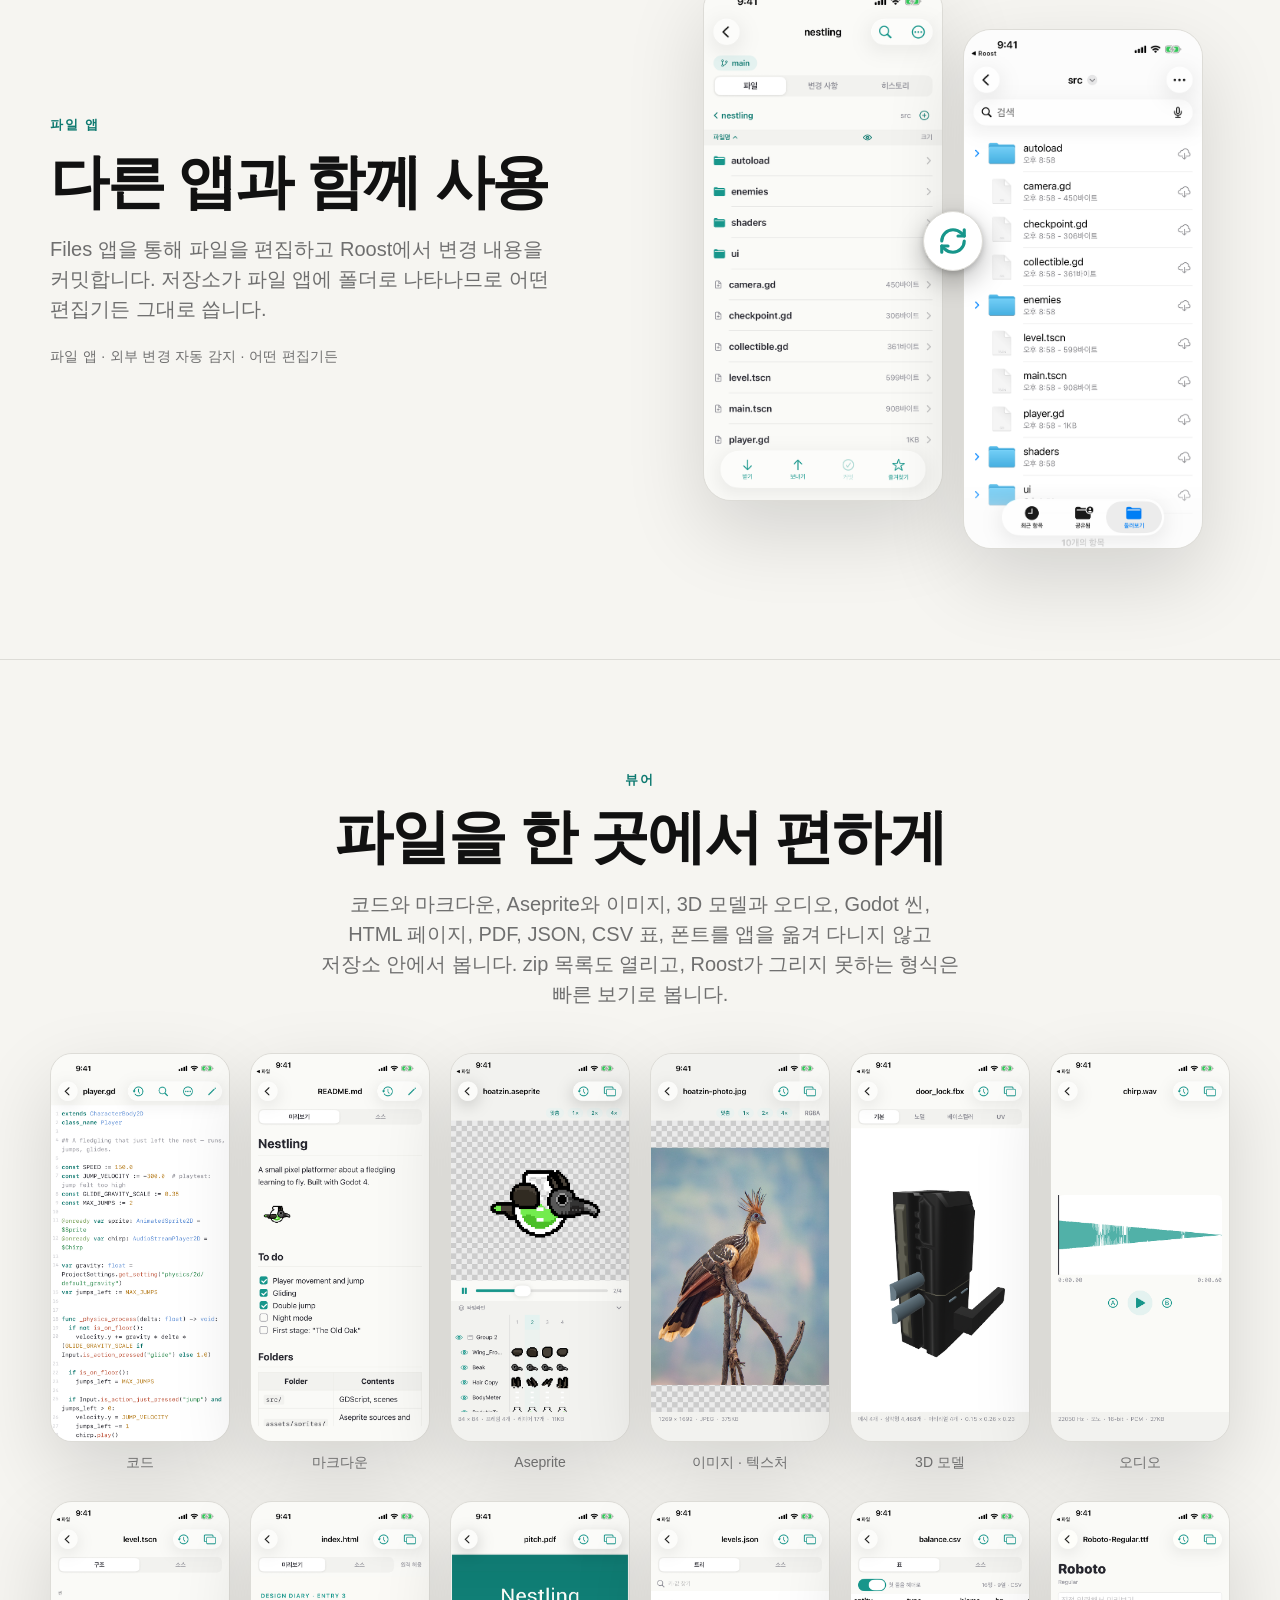
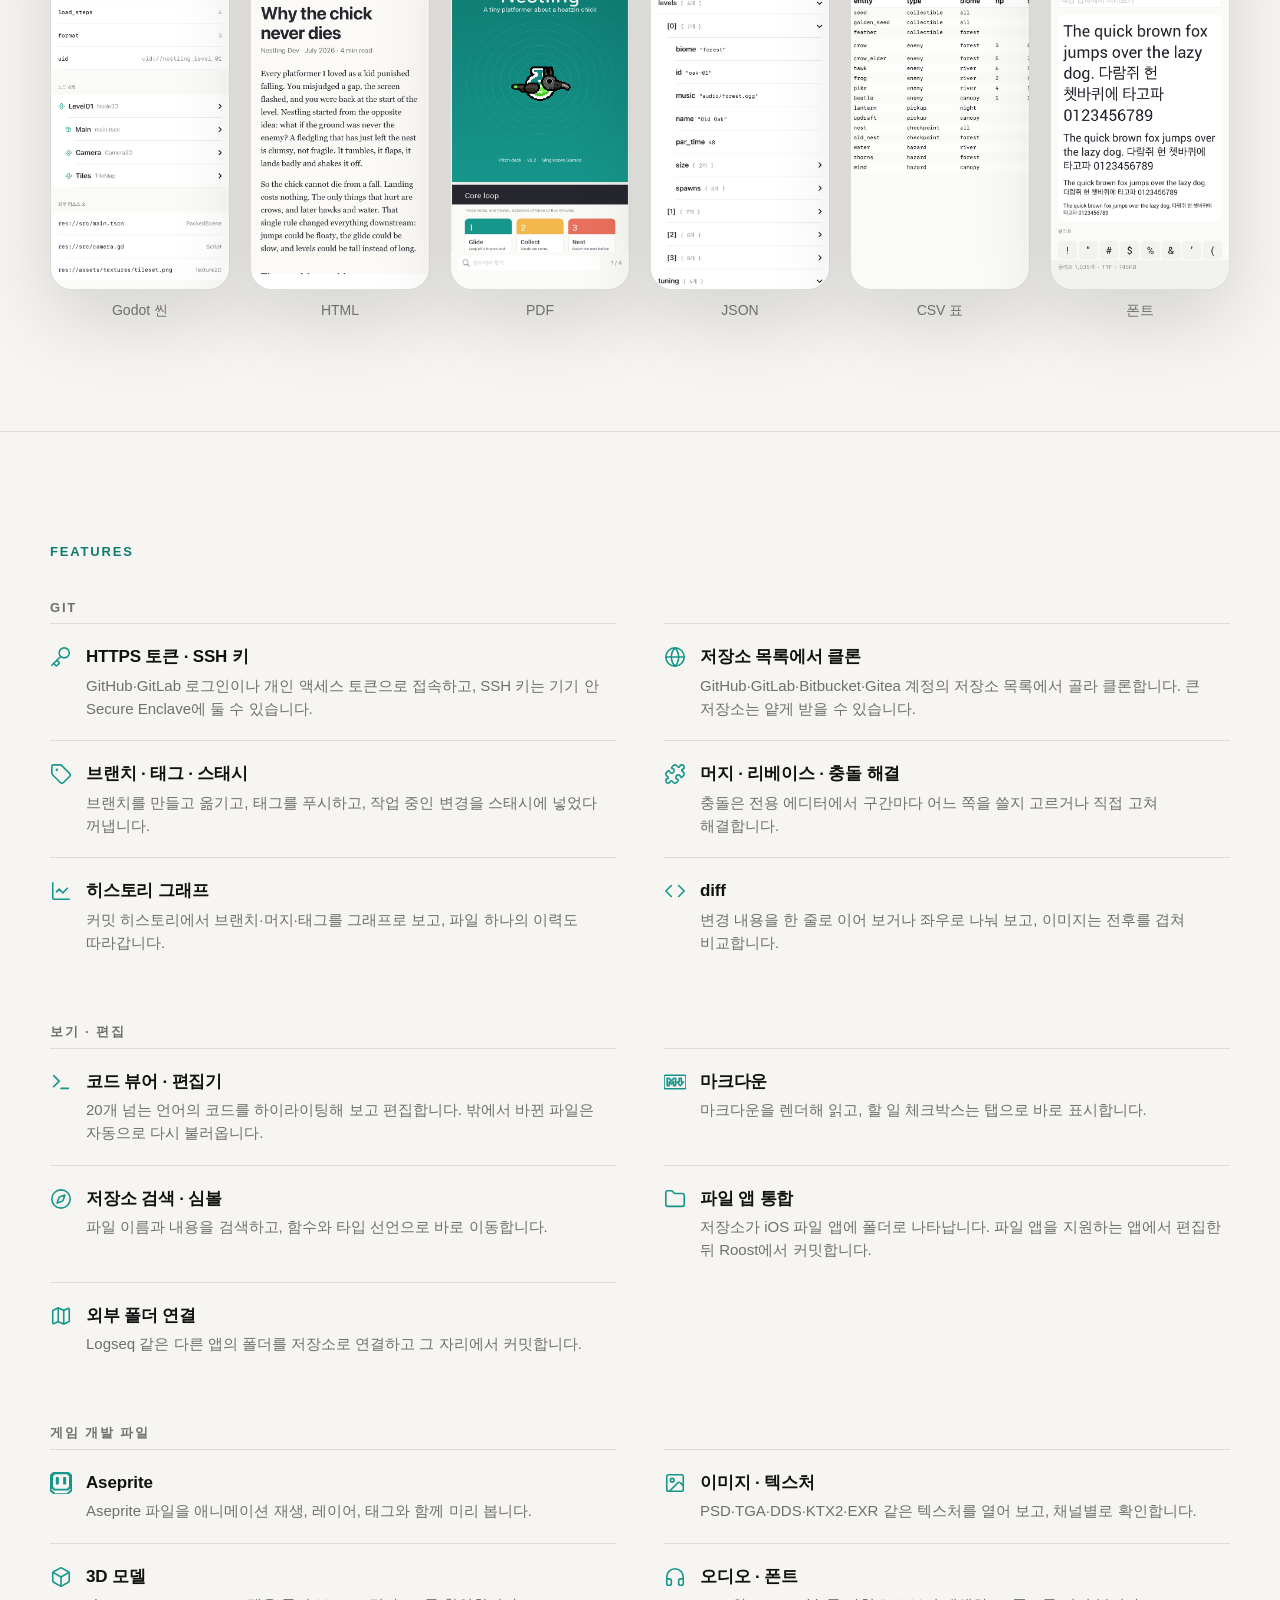
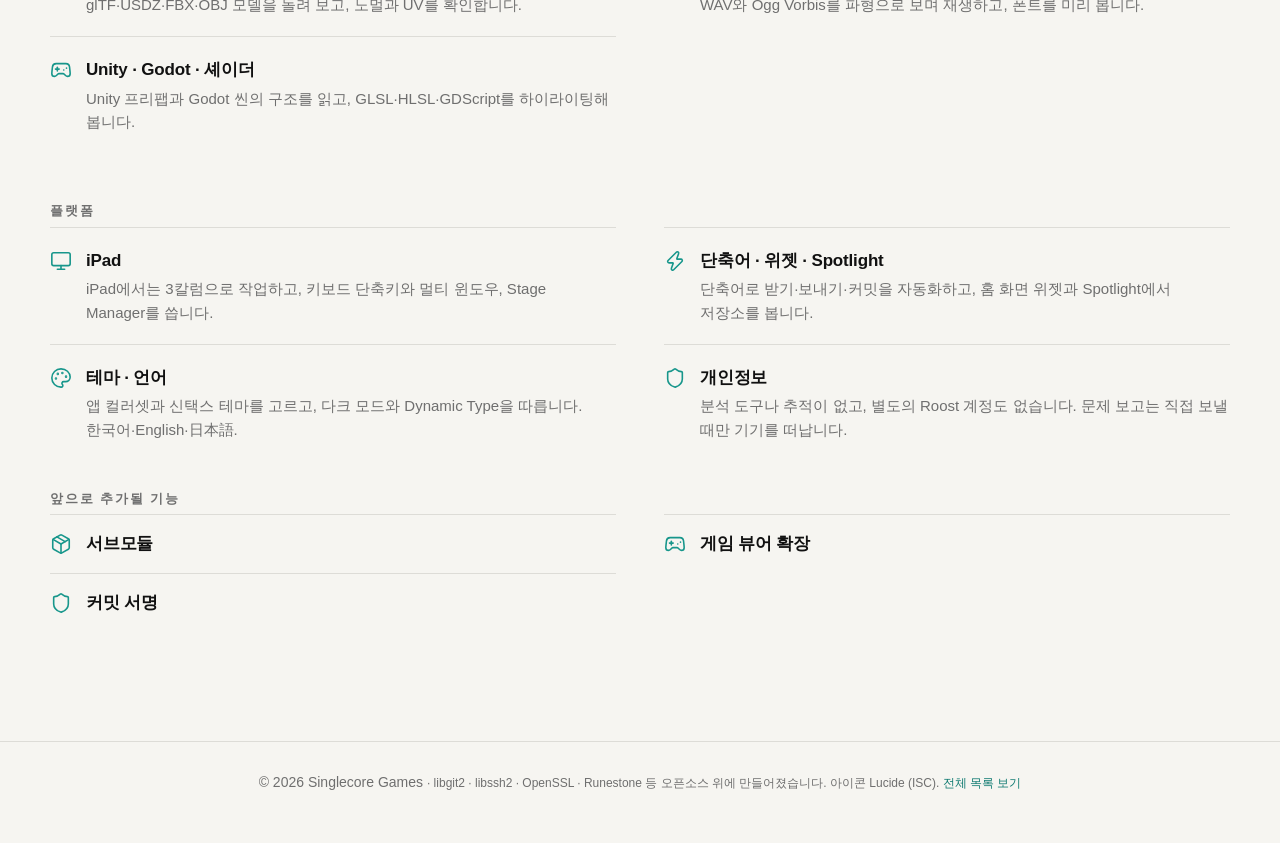
==== commit b5eae717: "Lightbox sized by dynamic viewport height; drop the tap hint" ====
--- a/ko/index.html
+++ b/ko/index.html
@@ -109,7 +109,7 @@
       <div class="copy narrow center">
         <div class="eyebrow">뷰어</div>
         <h2>파일을 한 곳에서 편하게</h2>
-        <p>코드와 마크다운, Aseprite와 이미지, 3D 모델과 오디오, Godot 씬, HTML 페이지, PDF, JSON, CSV 표, 폰트를 앱을 옮겨 다니지 않고 저장소 안에서 봅니다. zip 목록도 열리고, Roost가 그리지 못하는 형식은 빠른 보기로 봅니다. 타일을 누르면 크게 볼 수 있습니다.</p>
+        <p>코드와 마크다운, Aseprite와 이미지, 3D 모델과 오디오, Godot 씬, HTML 페이지, PDF, JSON, CSV 표, 폰트를 앱을 옮겨 다니지 않고 저장소 안에서 봅니다. zip 목록도 열리고, Roost가 그리지 못하는 형식은 빠른 보기로 봅니다.</p>
       </div>
       <div class="tiles">
         <figure class="tile"><button type="button" class="zoom" data-zoom aria-label="코드"><img src="../screenshots/ko-light/11-viewer-code.png" data-shot-src="../screenshots/ko-{mode}/11-viewer-code.png" alt="코드" width="603" height="1311" loading="lazy"></button><figcaption>코드</figcaption></figure>
--- a/assets/site.css
+++ b/assets/site.css
@@ -92,7 +92,7 @@
 .zoom:focus-visible { outline: 3px solid var(--accent); outline-offset: 4px; }
 .lightbox { border: 0; padding: 0; background: transparent; width: fit-content; max-width: calc(100vw - 32px); max-height: none; overflow: visible; margin: auto; }
 .lightbox::backdrop { background: rgba(0, 0, 0, .72); backdrop-filter: blur(8px); }
-.lightbox img { display: block; width: auto; height: min(88vh, 1311px); max-width: calc(100vw - 32px); object-fit: contain; border-radius: 28px; border: 1px solid rgba(255, 255, 255, .18); box-shadow: 0 30px 80px rgba(0, 0, 0, .5); background: var(--paper); cursor: zoom-out; }
+.lightbox img { display: block; width: auto; height: min(84vh, 1311px); height: min(84dvh, 1311px); max-width: calc(100vw - 32px); object-fit: contain; border-radius: 28px; border: 1px solid rgba(255, 255, 255, .18); box-shadow: 0 30px 80px rgba(0, 0, 0, .5); background: var(--paper); cursor: zoom-out; }
 .lightbox p { margin: 12px 0 0; text-align: center; color: #fff; font-size: 14px; opacity: .85; }
 .lightbox-close { position: absolute; top: -14px; right: -14px; width: 40px; height: 40px; border-radius: 50%; border: 1px solid var(--line); background: var(--bg); color: var(--ink); font-size: 24px; line-height: 1; cursor: pointer; box-shadow: var(--shadow); }
 
@@ -167,7 +167,8 @@
   .tile { scroll-snap-align: start; }
   .tile img { border-radius: 16px; }
   .zoom { border-radius: 16px; }
-  .lightbox img { height: auto; width: min(100vw - 32px, 420px); border-radius: 22px; }
+  /* 모바일 브라우저 툴바가 위아래를 먹으므로 폭이 아니라 dvh 높이로 맞춘다 (모바일 크롬에서 잘리던 문제, 2026-09-16) */
+  .lightbox img { width: auto; height: 76vh; height: 76dvh; max-width: calc(100vw - 32px); border-radius: 22px; }
   .tile figcaption { font-size: 12px; margin-top: 6px; }
   .link-mark { width: 48px; height: 48px; }
   .link-mark svg { width: 24px; height: 24px; }
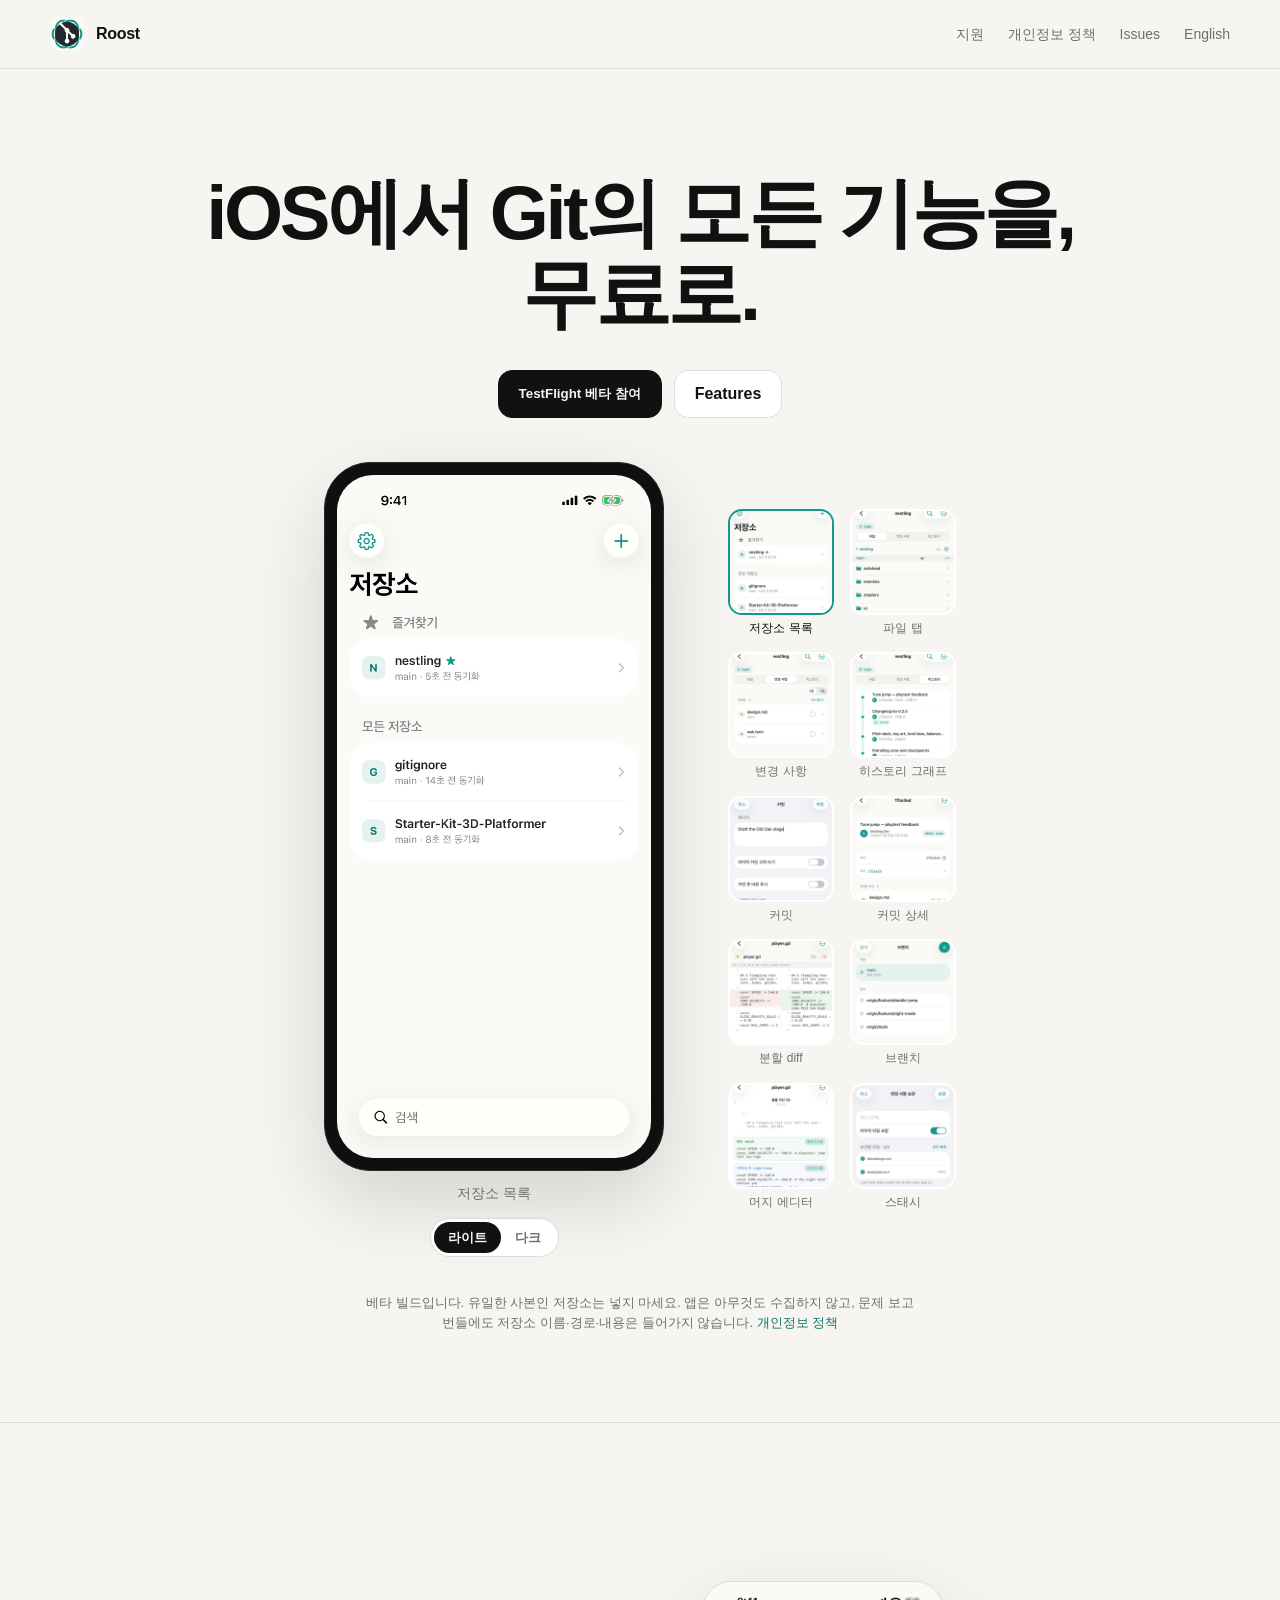
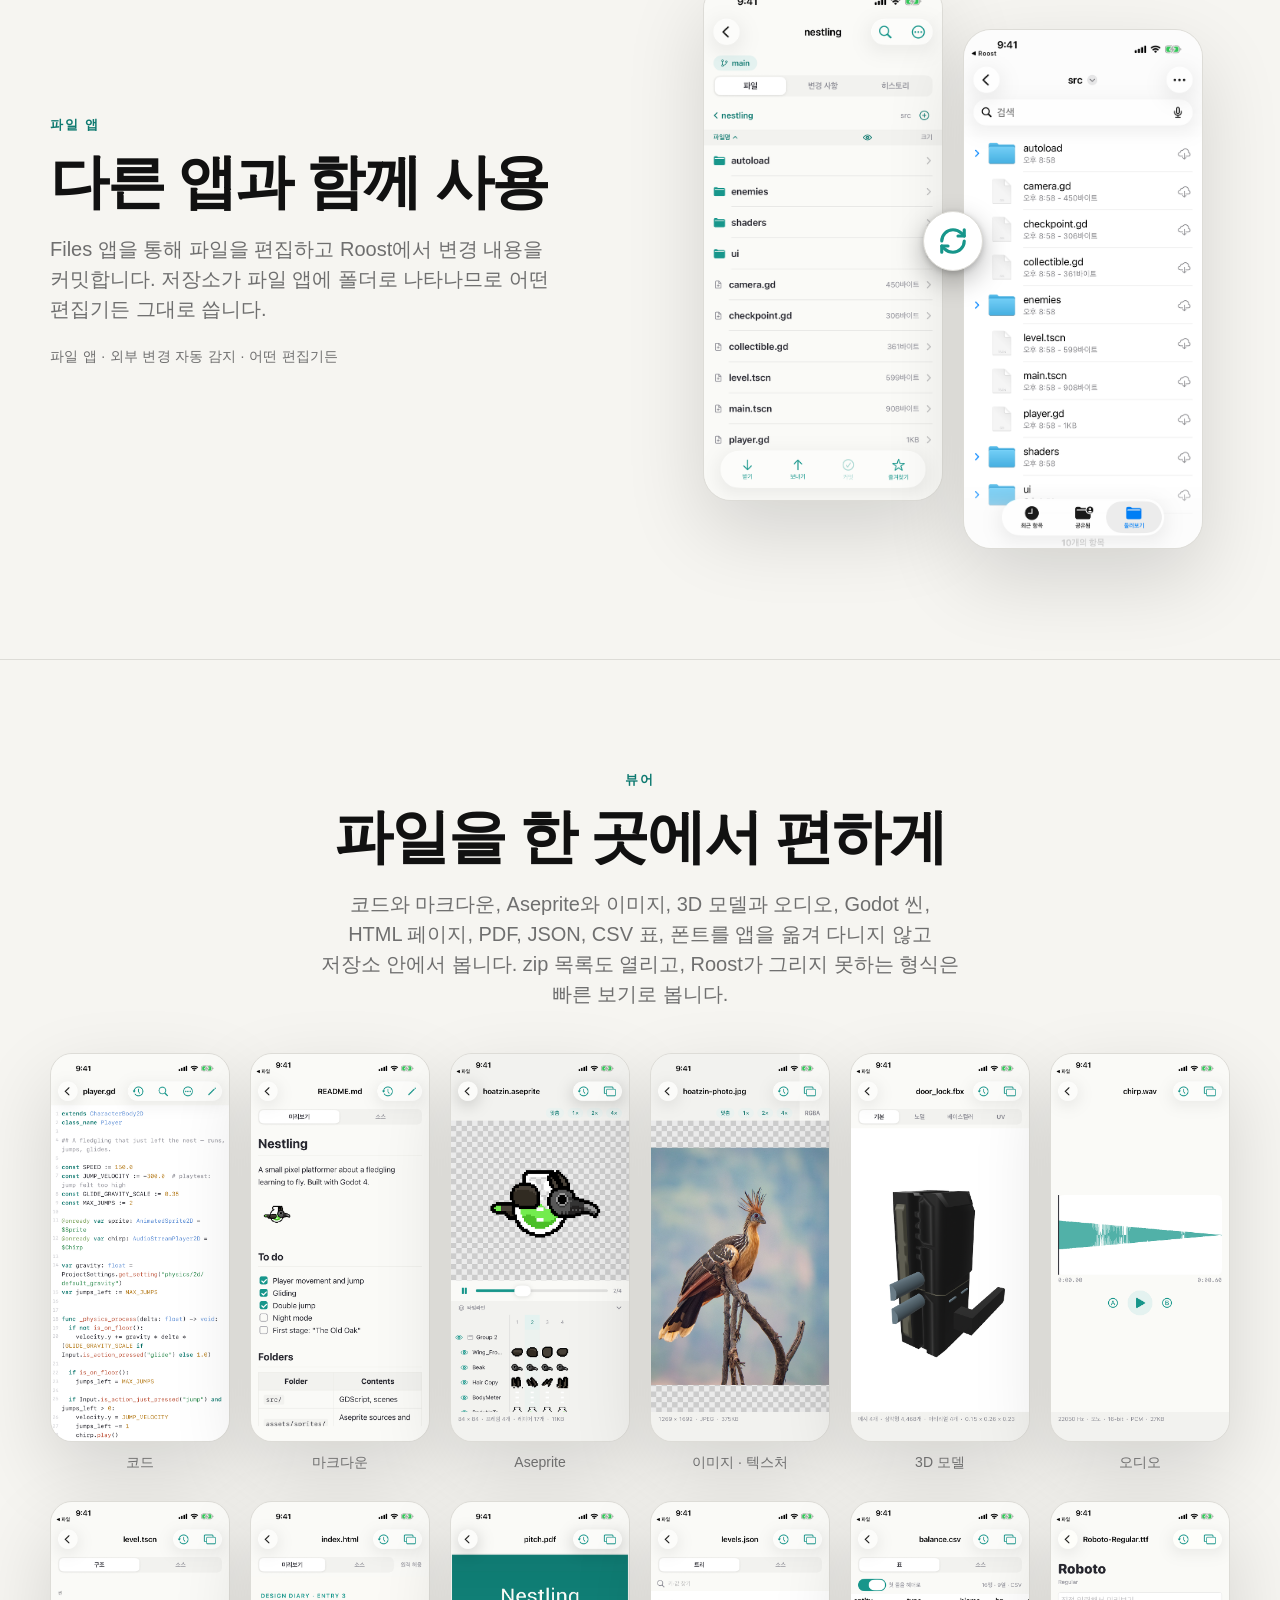
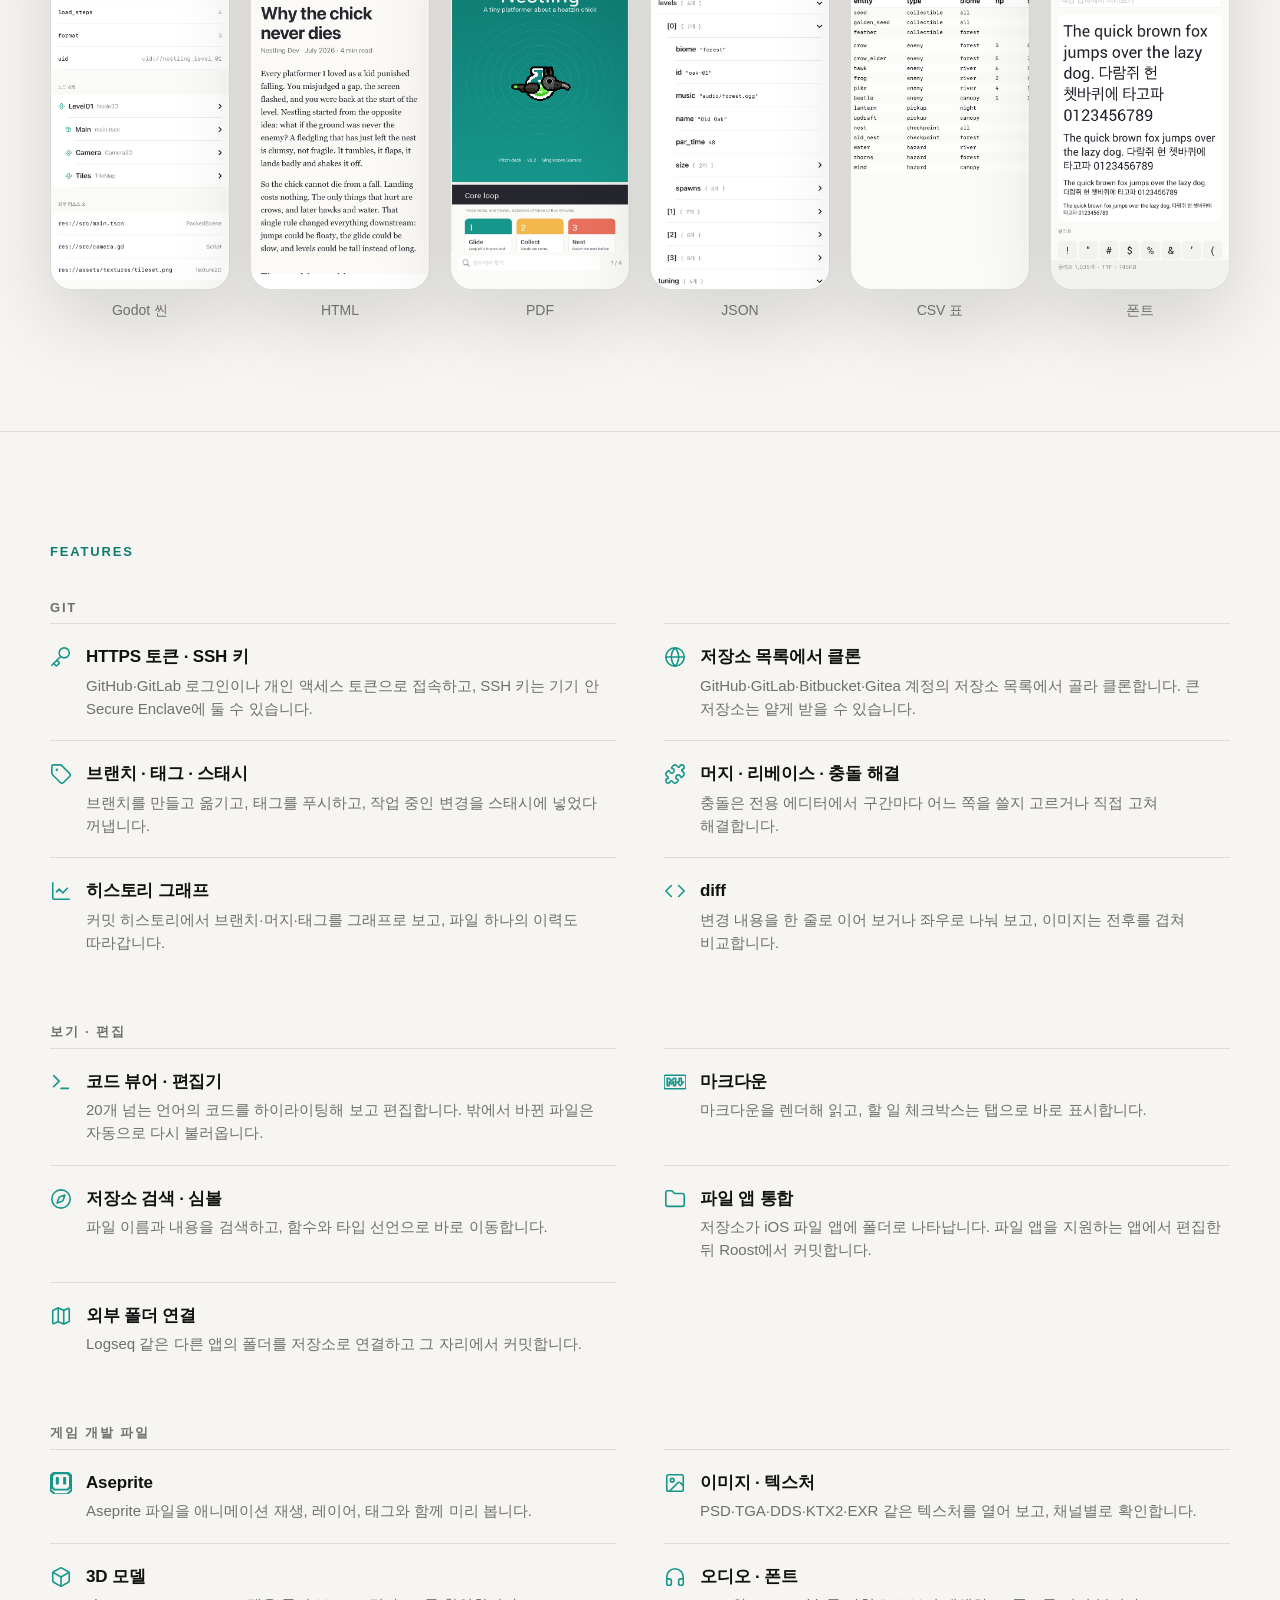
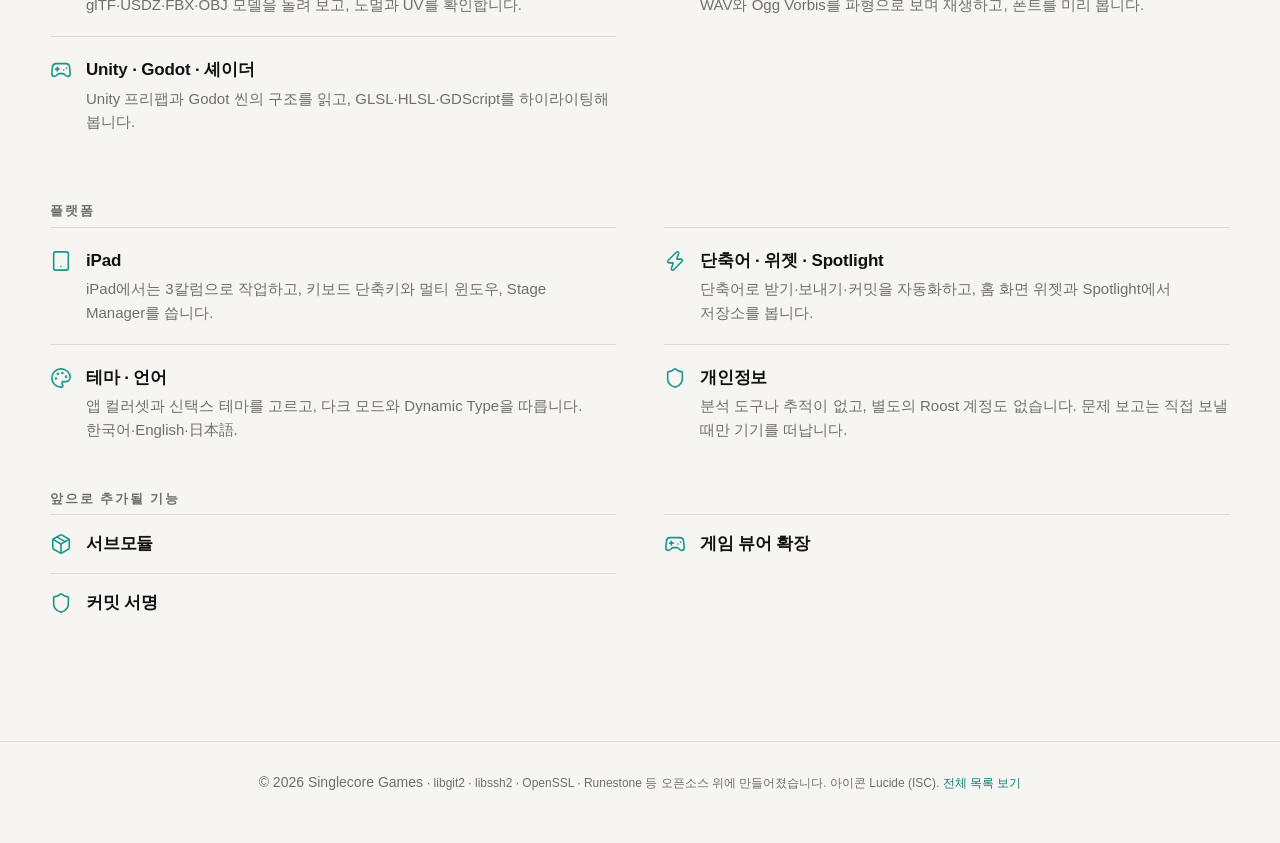
==== commit a3118c8f: "iPad feature icon: tablet" ====
--- a/ko/index.html
+++ b/ko/index.html
@@ -34,11 +34,11 @@
 <symbol id="i-key" viewBox="0 0 24 24" fill="none" stroke="currentColor" stroke-width="1.75" stroke-linecap="round" stroke-linejoin="round"><path d="m2 21 9.6-9.6" /> <path d="m7.5 15.5 2.3 2.3a1 1 0 0 1 0 1.4l-2.1 2.1a1 1 0 0 1-1.4 0L4 19" /> <circle cx="15.5" cy="7.5" r="5.5" /></symbol>
 <symbol id="i-map" viewBox="0 0 24 24" fill="none" stroke="currentColor" stroke-width="1.75" stroke-linecap="round" stroke-linejoin="round"><path d="M14.106 5.553a2 2 0 0 0 1.788 0l3.659-1.83A1 1 0 0 1 21 4.619v12.764a1 1 0 0 1-.553.894l-4.553 2.277a2 2 0 0 1-1.788 0l-4.212-2.106a2 2 0 0 0-1.788 0l-3.659 1.83A1 1 0 0 1 3 19.381V6.618a1 1 0 0 1 .553-.894l4.553-2.277a2 2 0 0 1 1.788 0z" /> <path d="M15 5.764v15" /> <path d="M9 3.236v15" /></symbol>
 <symbol id="i-markdown" viewBox="0 0 24 24" fill="none" stroke="currentColor" stroke-width="1.75" stroke-linecap="round" stroke-linejoin="round"><title>Markdown</title><path d="M22.27 19.385H1.73A1.73 1.73 0 010 17.655V6.345a1.73 1.73 0 011.73-1.73h20.54A1.73 1.73 0 0124 6.345v11.308a1.73 1.73 0 01-1.73 1.731zM5.769 15.923v-4.5l2.308 2.885 2.307-2.885v4.5h2.308V8.078h-2.308l-2.307 2.885-2.308-2.885H3.46v7.847zM21.232 12h-2.309V8.077h-2.307V12h-2.308l3.461 4.039z"/></symbol>
-<symbol id="i-monitor" viewBox="0 0 24 24" fill="none" stroke="currentColor" stroke-width="1.75" stroke-linecap="round" stroke-linejoin="round"><rect width="20" height="14" x="2" y="3" rx="2" /> <line x1="8" x2="16" y1="21" y2="21" /> <line x1="12" x2="12" y1="17" y2="21" /></symbol>
 <symbol id="i-package" viewBox="0 0 24 24" fill="none" stroke="currentColor" stroke-width="1.75" stroke-linecap="round" stroke-linejoin="round"><path d="M11 21.73a2 2 0 0 0 2 0l7-4A2 2 0 0 0 21 16V8a2 2 0 0 0-1-1.73l-7-4a2 2 0 0 0-2 0l-7 4A2 2 0 0 0 3 8v8a2 2 0 0 0 1 1.73z" /> <path d="M12 22V12" /> <polyline points="3.29 7 12 12 20.71 7" /> <path d="m7.5 4.27 9 5.15" /></symbol>
 <symbol id="i-palette" viewBox="0 0 24 24" fill="none" stroke="currentColor" stroke-width="1.75" stroke-linecap="round" stroke-linejoin="round"><path d="M12 22a1 1 0 0 1 0-20 10 9 0 0 1 10 9 5 5 0 0 1-5 5h-2.25a1.75 1.75 0 0 0-1.4 2.8l.3.4a1.75 1.75 0 0 1-1.4 2.8z" /> <circle cx="13.5" cy="6.5" r=".5" fill="currentColor" /> <circle cx="17.5" cy="10.5" r=".5" fill="currentColor" /> <circle cx="6.5" cy="12.5" r=".5" fill="currentColor" /> <circle cx="8.5" cy="7.5" r=".5" fill="currentColor" /></symbol>
 <symbol id="i-puzzle" viewBox="0 0 24 24" fill="none" stroke="currentColor" stroke-width="1.75" stroke-linecap="round" stroke-linejoin="round"><path d="M15.39 4.39a1 1 0 0 0 1.68-.474 2.5 2.5 0 1 1 3.014 3.015 1 1 0 0 0-.474 1.68l1.683 1.682a2.414 2.414 0 0 1 0 3.414L19.61 15.39a1 1 0 0 1-1.68-.474 2.5 2.5 0 1 0-3.014 3.015 1 1 0 0 1 .474 1.68l-1.683 1.682a2.414 2.414 0 0 1-3.414 0L8.61 19.61a1 1 0 0 0-1.68.474 2.5 2.5 0 1 1-3.014-3.015 1 1 0 0 0 .474-1.68l-1.683-1.682a2.414 2.414 0 0 1 0-3.414L4.39 8.61a1 1 0 0 1 1.68.474 2.5 2.5 0 1 0 3.014-3.015 1 1 0 0 1-.474-1.68l1.683-1.682a2.414 2.414 0 0 1 3.414 0z" /></symbol>
 <symbol id="i-shield" viewBox="0 0 24 24" fill="none" stroke="currentColor" stroke-width="1.75" stroke-linecap="round" stroke-linejoin="round"><path d="M20 13c0 5-3.5 7.5-7.66 8.95a1 1 0 0 1-.67-.01C7.5 20.5 4 18 4 13V6a1 1 0 0 1 1-1c2 0 4.5-1.2 6.24-2.72a1.17 1.17 0 0 1 1.52 0C14.51 3.81 17 5 19 5a1 1 0 0 1 1 1z" /></symbol>
+<symbol id="i-tablet" viewBox="0 0 24 24" fill="none" stroke="currentColor" stroke-width="1.75" stroke-linecap="round" stroke-linejoin="round"><rect width="16" height="20" x="4" y="2" rx="2" ry="2"/><line x1="12" x2="12.01" y1="18" y2="18"/></symbol>
 <symbol id="i-tag" viewBox="0 0 24 24" fill="none" stroke="currentColor" stroke-width="1.75" stroke-linecap="round" stroke-linejoin="round"><path d="M12.586 2.586A2 2 0 0 0 11.172 2H4a2 2 0 0 0-2 2v7.172a2 2 0 0 0 .586 1.414l8.704 8.704a2.426 2.426 0 0 0 3.42 0l6.58-6.58a2.426 2.426 0 0 0 0-3.42z" /> <circle cx="7.5" cy="7.5" r=".5" fill="currentColor" /></symbol>
 <symbol id="i-terminal" viewBox="0 0 24 24" fill="none" stroke="currentColor" stroke-width="1.75" stroke-linecap="round" stroke-linejoin="round"><path d="M12 19h8" /> <path d="m4 17 6-6-6-6" /></symbol>
 <symbol id="i-zap" viewBox="0 0 24 24" fill="none" stroke="currentColor" stroke-width="1.75" stroke-linecap="round" stroke-linejoin="round"><path d="M15.914 4a1.5 1.5 0 00-2.474-1.561l-9 9A1.5 1.5 0 005.5 14h4.002a.5.5 0 01.471.666L8.086 20a1.5 1.5 0 002.475 1.56l9-9A1.5 1.5 0 0018.5 10h-3.997a.5.5 0 01-.472-.667z" /></symbol>
@@ -158,7 +158,7 @@
       </ul>
       <h3 class="group">플랫폼</h3>
       <ul class="features">
-        <li><svg class="ic"><use href="#i-monitor"/></svg><div><b>iPad</b><p>iPad에서는 3칼럼으로 작업하고, 키보드 단축키와 멀티 윈도우, Stage Manager를 씁니다.</p></div></li>
+        <li><svg class="ic"><use href="#i-tablet"/></svg><div><b>iPad</b><p>iPad에서는 3칼럼으로 작업하고, 키보드 단축키와 멀티 윈도우, Stage Manager를 씁니다.</p></div></li>
         <li><svg class="ic"><use href="#i-zap"/></svg><div><b>단축어 · 위젯 · Spotlight</b><p>단축어로 받기·보내기·커밋을 자동화하고, 홈 화면 위젯과 Spotlight에서 저장소를 봅니다.</p></div></li>
         <li><svg class="ic"><use href="#i-palette"/></svg><div><b>테마 · 언어</b><p>앱 컬러셋과 신택스 테마를 고르고, 다크 모드와 Dynamic Type을 따릅니다. 한국어·English·日本語.</p></div></li>
         <li><svg class="ic"><use href="#i-shield"/></svg><div><b>개인정보</b><p>분석 도구나 추적이 없고, 별도의 Roost 계정도 없습니다. 문제 보고는 직접 보낼 때만 기기를 떠납니다.</p></div></li>
